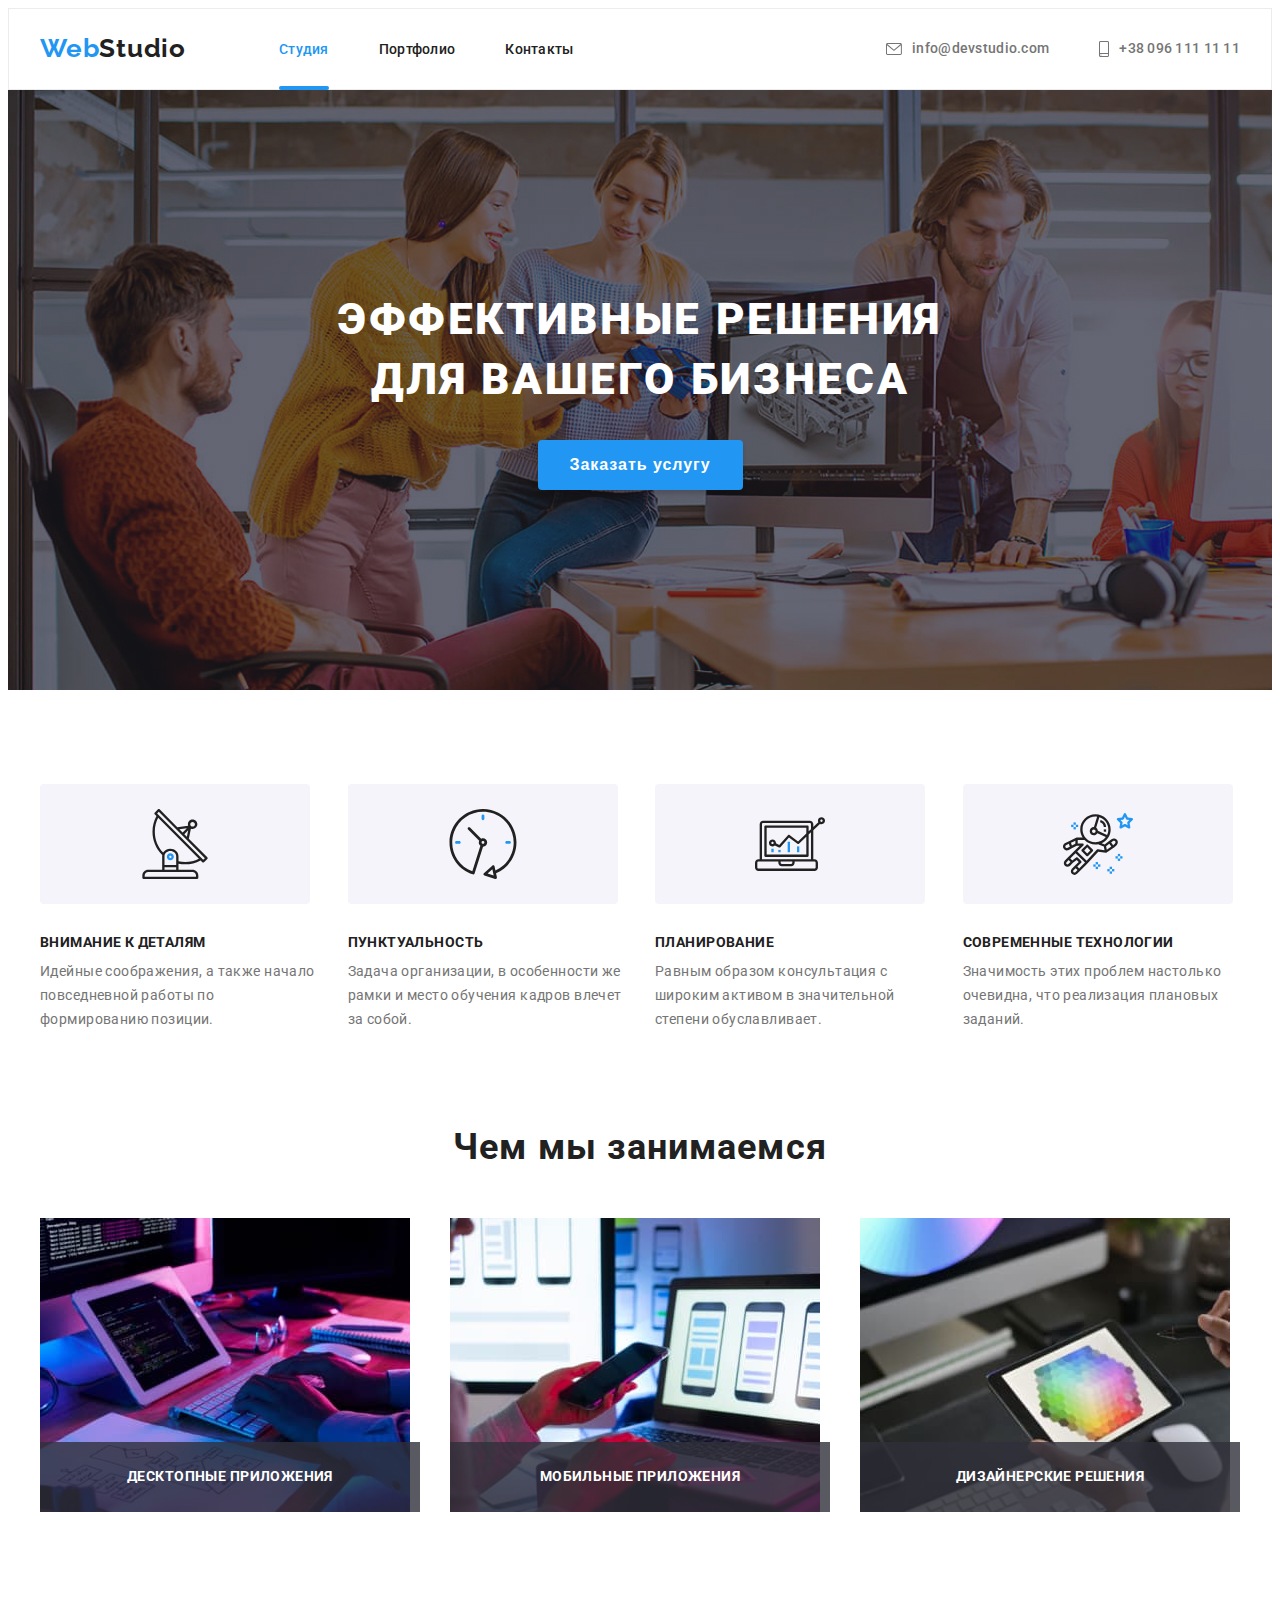
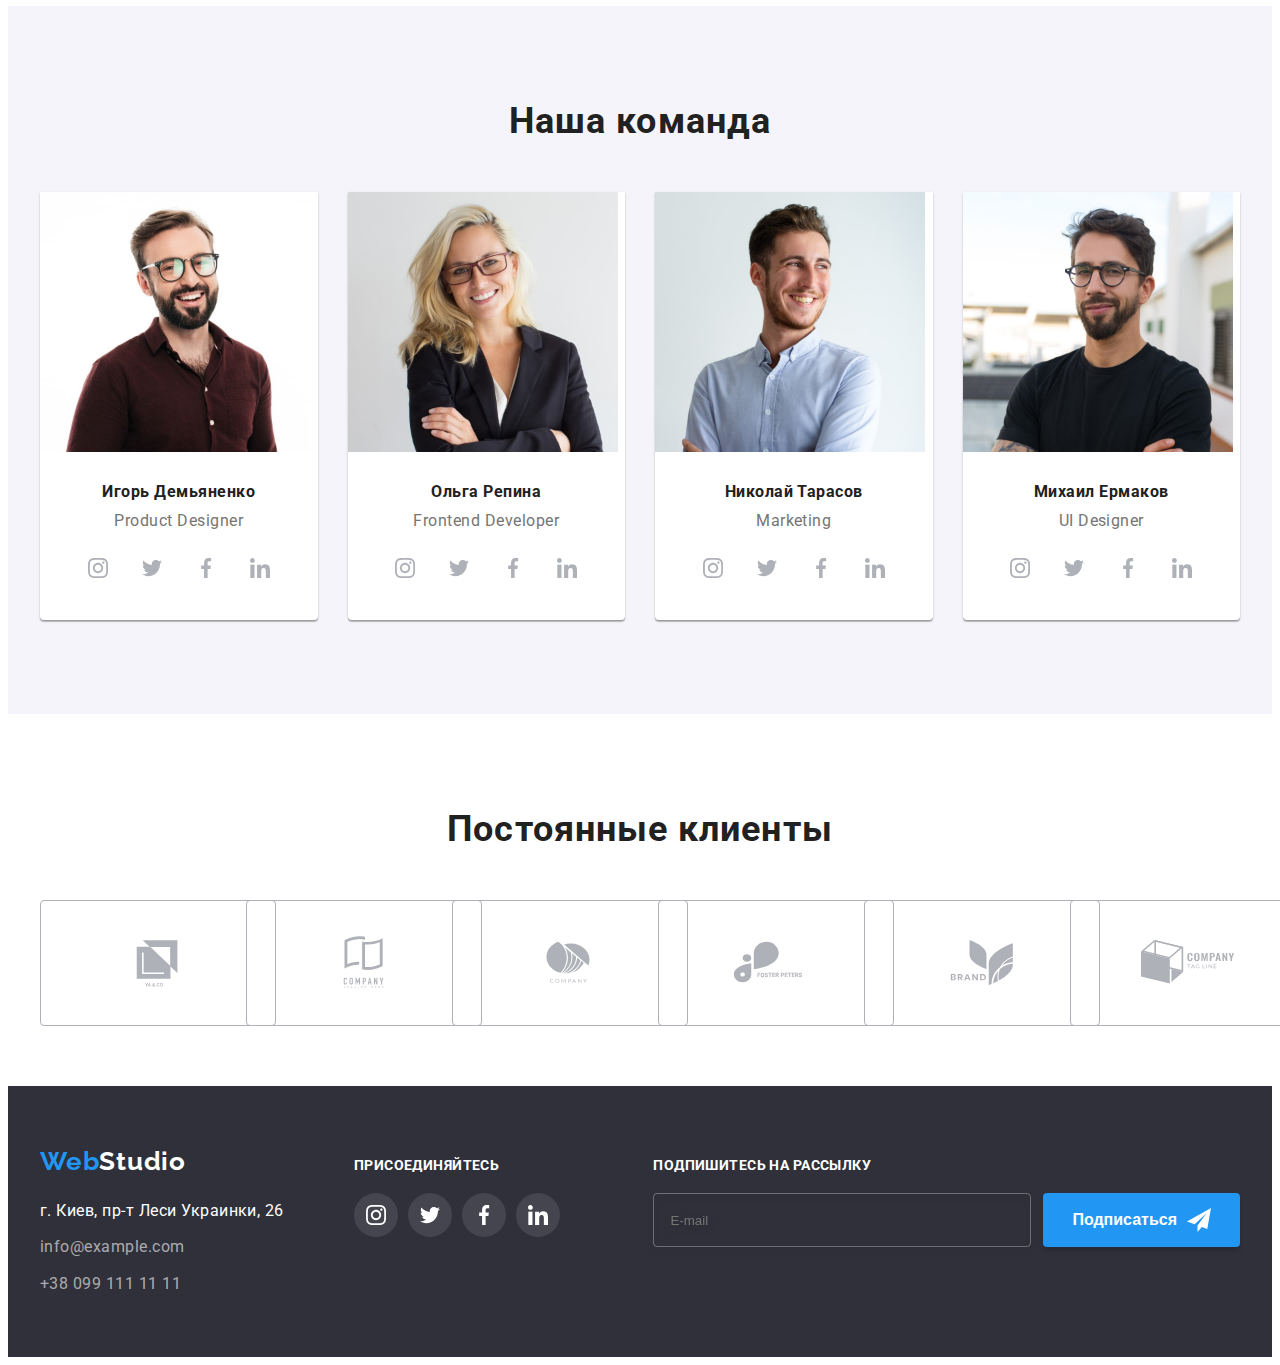
==== index.html @ e5de6712 "Выполнен рефакторинг" ====
<!DOCTYPE html>
<html lang="ru">
  <head>
    <meta charset="UTF-8" />
    <meta http-equiv="X-UA-Compatible" content="IE=edge" />
    <meta name="viewport" content="width=device-width, initial-scale=1.0" />
    <title>Студия</title>
    <link
      rel="stylesheet"
      href="https://cdnjs.cloudflare.com/ajax/libs/modern-normalize/1.1.0/modern-normalize.min.css"
      integrity="sha512-wpPYUAdjBVSE4KJnH1VR1HeZfpl1ub8YT/NKx4PuQ5NmX2tKuGu6U/JRp5y+Y8XG2tV+wKQpNHVUX03MfMFn9Q=="
      crossorigin="anonymous"
      referrerpolicy="no-referrer"
    />
    <link rel="preconnect" href="https://fonts.gstatic.com" />
    <link
      href="https://fonts.googleapis.com/css2?family=Raleway:wght@700&family=Roboto:wght@400;500;700;900&display=swap"
      rel="stylesheet"
    />
    <link rel="stylesheet" href="./css/main.min.css" />
  </head>
  <body>
    <header class="header">
      <div class="container main-nav">
        <nav class="navigation">
          <a class="logo" href="./">Web<span class="logo-text">Studio</span></a>
          <ul class="menu list">
            <li class="menu-item">
              <a class="menu-link link current" href="/">Студия</a>
            </li>
            <li class="menu-item">
              <a class="menu-link link" href="./portfolio.html">Портфолио</a>
            </li>
            <li class="menu-item">
              <a class="menu-link link" href="#">Контакты</a>
            </li>
          </ul>
        </nav>
        <ul class="contact list">
          <li class="contaact-item">
            <a class="contact-link link" href="mailto:info@devstudio.com">
              <svg width="16" height="12" class="contact-icon">
                <use href="./images/icons.svg#icon-envelope"></use>
              </svg>
              info@devstudio.com</a
            >
          </li>
          <li class="contact-item">
            <a class="contact-link link" href="tel:+380961111111">
              <svg width="10" height="16" class="contact-icon">
                <use href="./images/icons.svg#icon-smartphone"></use>
              </svg>
              +38 096 111 11 11</a
            >
          </li>
        </ul>
      </div>
    </header>

    <main>
      <section class="hero-section">
        <div class="container hero">
          <h1 class="hero-title">
            Эффективные решения <br />
            для вашего бизнеса
          </h1>
          <button class="hero-btn" type="button" data-modal-open>
            Заказать услугу
          </button>
        </div>
      </section>
      <section class="features-section section">
        <div class="container features">
          <h2 class="visually-hidden">Преимущества</h2>
          <ul class="features-list list">
            <li class="features-item">
              <div class="features-decoration">
                <svg width="70" height="70" class="features-icon">
                  <use href="./images/icons.svg#icon-antenna-1"></use>
                </svg>
              </div>
              <h3 class="features-subtitle">Внимание к деталям</h3>
              <p class="features-text">
                Идейные соображения, а также начало повседневной работы по
                формированию позиции.
              </p>
            </li>
            <li class="features-item">
              <div class="features-decoration">
                <svg width="70" height="70" class="features-icon">
                  <use href="./images/icons.svg#icon-clock-1"></use>
                </svg>
              </div>
              <h3 class="features-subtitle">Пунктуальность</h3>
              <p class="features-text">
                Задача организации, в особенности же рамки и место обучения
                кадров влечет за собой.
              </p>
            </li>
            <li class="features-item">
              <div class="features-decoration">
                <svg width="70" height="70" class="features-icon">
                  <use href="./images/icons.svg#icon-diagram-1"></use>
                </svg>
              </div>
              <h3 class="features-subtitle">Планирование</h3>
              <p class="features-text">
                Равным образом консультация с широким активом в значительной
                степени обуславливает.
              </p>
            </li>
            <li class="features-item">
              <div class="features-decoration">
                <svg width="70" height="70" class="features-icon">
                  <use href="./images/icons.svg#icon-astronaut-1"></use>
                </svg>
              </div>
              <h3 class="features-subtitle">Современные технологии</h3>
              <p class="features-text">
                Значимость этих проблем настолько очевидна, что реализация
                плановых заданий.
              </p>
            </li>
          </ul>
        </div>
      </section>
      <section class="services-section section">
        <div class="container">
          <h2 class="services-title">Чем мы занимаемся</h2>
          <ul class="services-list list">
            <li class="services-item">
              <img
                class="services-image"
                src="./images/img.jpg"
                alt="Аналитика"
                width="370"
                height="294"
              />
              <p class="services-description">Десктопные приложения</p>
            </li>
            <li class="services-item">
              <img
                class="services-image"
                src="./images/img1.jpg"
                alt="Статистика"
                width="370"
                height="294"
              />
              <p class="services-description">Мобильные приложения</p>
            </li>
            <li class="services-item">
              <img
                class="services-image"
                src="./images/img2.jpg"
                alt="Презентация"
                width="370"
                height="294"
              />
              <p class="services-description">Дизайнерские решения</p>
            </li>
          </ul>
        </div>
      </section>
      <section class="team-section section">
        <div class="container">
          <h2 class="team-title">Наша команда</h2>
          <ul class="team-list list">
            <li class="team-item">
              <img
                class="team-image"
                src="./images/demyanenko.jpg"
                alt="Игорь Демьяненко"
                width="270"
                height="260"
              />
              <h3 class="team-subtitle">Игорь Демьяненко</h3>
              <p class="team-text">Product Designer</p>
              <ul class="social-list list">
                <li class="social-list-item">
                  <a class="social-list-link" href="#">
                    <svg width="20" height="20" class="social-list-icon-">
                      <use href="./images/icons.svg#icon-instagram-2"></use>
                    </svg>
                  </a>
                </li>
                <li class="social-list-item">
                  <a class="social-list-link" href="#">
                    <svg width="20" height="20" class="social-list-icon-">
                      <use href="./images/icons.svg#icon-twitter-1"></use>
                    </svg>
                  </a>
                </li>
                <li class="social-list-item">
                  <a class="social-list-link" href="#">
                    <svg width="20" height="20" class="social-list-icon-">
                      <use href="./images/icons.svg#icon-facebook-1"></use>
                    </svg>
                  </a>
                </li>
                <li class="social-list-item">
                  <a class="social-list-link" href="#">
                    <svg width="20" height="20" class="social-list-icon-">
                      <use href="./images/icons.svg#icon-linkedin-1"></use>
                    </svg>
                  </a>
                </li>
              </ul>
            </li>
            <li class="team-item">
              <img
                class="team-image"
                src="./images/repina.jpg"
                alt="Ольга Репина"
                width="270"
                height="260"
              />
              <h3 class="team-subtitle">Ольга Репина</h3>
              <p class="team-text">Frontend Developer</p>
              <ul class="social-list list">
                <li class="social-list-item">
                  <a class="social-list-link" href="#">
                    <svg width="20" height="20" class="social-list-icon-">
                      <use href="./images/icons.svg#icon-instagram-2"></use>
                    </svg>
                  </a>
                </li>
                <li class="social-list-item">
                  <a class="social-list-link" href="#">
                    <svg width="20" height="20" class="social-list-icon-">
                      <use href="./images/icons.svg#icon-twitter-1"></use>
                    </svg>
                  </a>
                </li>
                <li class="social-list-item">
                  <a class="social-list-link" href="#">
                    <svg width="20" height="20" class="social-list-icon-">
                      <use href="./images/icons.svg#icon-facebook-1"></use>
                    </svg>
                  </a>
                </li>
                <li class="social-list-item">
                  <a class="social-list-link" href="#">
                    <svg width="20" height="20" class="social-list-icon-">
                      <use href="./images/icons.svg#icon-linkedin-1"></use>
                    </svg>
                  </a>
                </li>
              </ul>
            </li>
            <li class="team-item">
              <img
                class="team-image"
                src="./images/tarasov.jpg"
                alt="Николай Тарасов"
                width="270"
                height="260"
              />
              <h3 class="team-subtitle">Николай Тарасов</h3>
              <p class="team-text">Marketing</p>
              <ul class="social-list list">
                <li class="social-list-item">
                  <a class="social-list-link" href="#">
                    <svg width="20" height="20" class="social-list-icon-">
                      <use href="./images/icons.svg#icon-instagram-2"></use>
                    </svg>
                  </a>
                </li>
                <li class="social-list-item">
                  <a class="social-list-link" href="#">
                    <svg width="20" height="20" class="social-list-icon-">
                      <use href="./images/icons.svg#icon-twitter-1"></use>
                    </svg>
                  </a>
                </li>
                <li class="social-list-item">
                  <a class="social-list-link" href="#">
                    <svg width="20" height="20" class="social-list-icon-">
                      <use href="./images/icons.svg#icon-facebook-1"></use>
                    </svg>
                  </a>
                </li>
                <li class="social-list-item">
                  <a class="social-list-link" href="#">
                    <svg width="20" height="20" class="social-list-icon-">
                      <use href="./images/icons.svg#icon-linkedin-1"></use>
                    </svg>
                  </a>
                </li>
              </ul>
            </li>
            <li class="team-item">
              <img
                class="team-image"
                src="./images/ermakov.jpg"
                alt="Михаил Ермаков"
                width="270"
                height="260"
              />
              <h3 class="team-subtitle">Михаил Ермаков</h3>
              <p class="team-text">UI Designer</p>
              <ul class="social-list list">
                <li class="social-list-item">
                  <a class="social-list-link" href="#">
                    <svg width="20" height="20" class="social-list-icon-">
                      <use href="./images/icons.svg#icon-instagram-2"></use>
                    </svg>
                  </a>
                </li>
                <li class="social-list-item">
                  <a class="social-list-link" href="#">
                    <svg width="20" height="20" class="social-list-icon-">
                      <use href="./images/icons.svg#icon-twitter-1"></use>
                    </svg>
                  </a>
                </li>
                <li class="social-list-item">
                  <a class="social-list-link" href="#">
                    <svg width="20" height="20" class="social-list-icon-">
                      <use href="./images/icons.svg#icon-facebook-1"></use>
                    </svg>
                  </a>
                </li>
                <li class="social-list-item">
                  <a class="social-list-link" href="#">
                    <svg width="20" height="20" class="social-list-icon-">
                      <use href="./images/icons.svg#icon-linkedin-1"></use>
                    </svg>
                  </a>
                </li>
              </ul>
            </li>
          </ul>
        </div>
      </section>
      <section class="clients-section section">
        <div class="container">
          <h2 class="clients-title">Постоянные клиенты</h2>
          <ul class="clients-list list">
            <li class="clients-item">
              <a href="#" class="clients-link">
                <svg width="106" height="60" class="clients-icon">
                  <use href="./images/icons.svg#icon-client-1"></use>
                </svg>
              </a>
            </li>
            <li class="clients-item">
              <a href="#" class="clients-link">
                <svg width="106" height="60" class="clients-icon">
                  <use href="./images/icons.svg#icon-client-2"></use>
                </svg>
              </a>
            </li>
            <li class="clients-item">
              <a href="#" class="clients-link">
                <svg width="106" height="60" class="clients-icon">
                  <use href="./images/icons.svg#icon-client-3"></use>
                </svg>
              </a>
            </li>
            <li class="clients-item">
              <a href="#" class="clients-link">
                <svg width="106" height="60" class="clients-icon">
                  <use href="./images/icons.svg#icon-client-4"></use>
                </svg>
              </a>
            </li>
            <li class="clients-item">
              <a href="#" class="clients-link">
                <svg width="106" height="60" class="clients-icon">
                  <use href="./images/icons.svg#icon-client-5"></use>
                </svg>
              </a>
            </li>
            <li class="clients-item">
              <a href="#" class="clients-link">
                <svg width="106" height="60" class="clients-icon">
                  <use href="./images/icons.svg#icon-client-6"></use>
                </svg>
              </a>
            </li>
          </ul>
        </div>
      </section>
    </main>
    <footer class="footer">
      <div class="container footer-flex">
        <div class="footer-nav">
          <a class="footer-logo logo" href="/"
            >Web<span class="footer-text">Studio</span></a
          >
          <address class="footer-contacts">
            <p class="adress-text">г. Киев, пр-т Леси Украинки, 26</p>
            <a class="footer-link link" href="mailto:info@example.com"
              >info@example.com</a
            >
            <a class="footer-link link" href="tel:+380991111111"
              >+38 099 111 11 11</a
            >
          </address>
        </div>
        <div class="footer-social">
          <h3 class="footer-social-subtitle">Присоединяйтесь</h3>
          <ul class="footer-social-list list">
            <li class="footer-social-item">
              <a href="#" class="footer-social-link">
                <svg width="20" height="20" class="footer-social-icon">
                  <use href="./images/icons.svg#icon-instagram-2"></use>
                </svg>
              </a>
            </li>
            <li class="footer-social-item">
              <a href="#" class="footer-social-link">
                <svg width="20" height="20" class="footer-social-icon">
                  <use href="./images/icons.svg#icon-twitter-1"></use>
                </svg>
              </a>
            </li>
            <li class="footer-social-item">
              <a href="#" class="footer-social-link">
                <svg width="20" height="20" class="footer-social-icon">
                  <use href="./images/icons.svg#icon-facebook-1"></use>
                </svg>
              </a>
            </li>
            <li class="footer-social-item">
              <a href="#" class="footer-social-link">
                <svg width="20" height="20" class="footer-social-icon">
                  <use href="./images/icons.svg#icon-linkedin-1"></use>
                </svg>
              </a>
            </li>
          </ul>
        </div>
        <div class="footer-subscription">
          <h3 class="footer-form-subtitle">Подпишитесь на рассылку</h3>
          <form action="#" class="footer-form">
            <input
              type="email"
              class="footer-form-input"
              name="mail"
              placeholder="E-mail"
              required
            />
            <button class="subscribe-button">
              Подписаться
              <svg width="24" height="24" class="subscribe-button-icon">
                <use href="./images/icons.svg#icon-icon-send"></use>
              </svg>
            </button>
          </form>
        </div>
      </div>
    </footer>
    <div class="backdrop is-hidden" data-modal>
      <div class="modal">
        <p class="modal-title">Оставьте свои данные, мы вам перезвоним</p>
        <form action="#" class="modal-form">
          <label class="modal-form-field">
            <span class="form-field-text">Имя</span>
            <span class="modal-form-input-wrapper">
              <input
                type="text"
                class="modal-form-input"
                name="user-name"
                minlength="2"
                pattern="[a-zA-Zа-яёА-ЯЁ]+"
                title="мя должно содержать символы кирилицы или латиницы"
                required
              />
              <span class="modal-form-icon">
                <svg width="18" height="18">
                  <use href="./images/icons.svg#icon-person-black-18dp-1"></use>
                </svg>
              </span>
            </span>
          </label>
          <label class="modal-form-field">
            <span class="form-field-text">Телефон</span>
            <span class="modal-form-input-wrapper">
              <input
                type="tel"
                class="modal-form-input"
                name="phone"
                pattern="[0-9]{3}-[0-9]{3}-[0-9]{2}-[0-9]{2}"
                title="050-000-00-00"
                required
              />
              <span class="modal-form-icon">
                <svg width="18" height="18">
                  <use href="./images/icons.svg#icon-phone-black-18dp-1"></use>
                </svg>
              </span>
            </span>
          </label>
          <label class="modal-form-field">
            <span class="form-field-text">Почта</span>
            <span class="modal-form-input-wrapper">
              <input
                type="email"
                class="modal-form-input"
                name="mail"
                required
              />
              <span class="modal-form-icon">
                <svg width="18" height="18">
                  <use href="./images/icons.svg#icon-email-black-18dp-1"></use>
                </svg>
              </span>
            </span>
          </label>

          <label class="modal-form-field-comment">
            <span class="form-field-text">Комментарий</span>
            <textarea
              name="user-message"
              class="modal-form-message"
              rows="4"
              placeholder="Введите текст"
            ></textarea>
          </label>

          <input
            type="checkbox"
            class="modal-form-checkbox visually-hidden"
            id="accept-policy"
          />
          <label for="accept-policy" class="modal-form-checkbox-label">
            Соглашаюсь с рассылкой и принимаю
            <a href="#" class="modal-form-link"> Условия договора</a>
          </label>
          <button type="submit" class="submit-button">Отправить</button>
        </form>
        <button type="button" class="close-button" data-modal-close>
          <svg width="18" height="18" class="close-button-icon">
            <use href="./images/icons.svg#icon-close"></use>
          </svg>
        </button>
      </div>
    </div>
    <script src="./js/modal.js"></script>
  </body>
</html>
---- css/main.min.css ----
:root{--main-font: "Roboto", sans-serif;--secondary-font: "Raleway", sans-serif;--accent-color: #2196f3;--main-color: #212121;--secondary-color: #757575}.list{list-style:none}.link{text-decoration:none}h1,h2,h3,h4,p{margin-top:0;margin-bottom:0}ul,ol{margin-bottom:0;margin-top:0;padding-left:0}img{display:block;max-width:100%;height:auto}body{font-family:var(--main-font);font-weight:500;color:var(--main-color)}.section{padding-top:94px;padding-bottom:94px}.container{width:1200px;padding-left:15px;padding-right:15px;margin:0 auto}.visually-hidden{position:absolute !important;clip:rect(1px 1px 1px 1px);clip:rect(1px, 1px, 1px, 1px);padding:0 !important;border:0 !important;height:1px !important;width:1px !important;overflow:hidden}.header{border:1px solid #ececec}.main-nav{display:flex;align-items:center}.navigation{display:flex;align-items:center}.menu{display:flex;align-items:center;margin-left:93px}.menu-item:not(:last-child){margin-right:50px}.menu-item:visited{color:var(--main-color)}.menu-link{position:relative;display:block;padding-top:32px;padding-bottom:32px;color:var(--main-color);font-size:14px;line-height:1.15;letter-spacing:0.02em;transition:color 250ms cubic-bezier(0.4, 0, 0.2, 1)}.menu-link:hover,.menu-link:focus{color:var(--accent-color)}.menu-link.current{color:var(--accent-color)}.menu-link.current::after{content:"";position:absolute;left:0;bottom:-1px;width:100%;height:4px;border-radius:2px;background-color:var(--accent-color)}.contact{display:flex;margin-left:auto;align-items:center}.contact-item:last-child{margin-left:50px}.contact-link{display:flex;align-items:center;font-size:14px;line-height:1.15px;letter-spacing:0.02em;color:var(--secondary-color)}.contact-link:hover,.contact-link:focus{color:var(--accent-color)}.contact-icon{margin-right:10px;fill:currentColor}.logo{font-family:var(--secondary-font);font-weight:700;font-size:26px;line-height:1.2;letter-spacing:0.03em;color:var(--accent-color);text-decoration:none}.logo-text{color:var(--main-color)}.footer{background-color:#2f303a;padding-top:60px;padding-bottom:60px}.footer-flex{display:flex;align-items:baseline}.footer-nav{display:flex;flex-direction:column;margin-right:70px}.footer-logo{margin-bottom:20px}.footer-text{color:#ffffff}.adress-text{margin-bottom:9px;font-weight:400;font-style:normal;font-size:16px;line-height:1.7;letter-spacing:0.03em;color:#ffffff}.footer-link{display:flex;font-weight:400;font-style:normal;font-size:16px;line-height:1.7;letter-spacing:0.03em;color:rgba(255,255,255,0.6);transition:color 250ms cubic-bezier(0.4, 0, 0.2, 1)}.footer-link:hover,.footer-link:focus{color:var(--accent-color)}.footer-link:not(:last-child){margin-bottom:9px}.footer-social{display:flex;flex-direction:column}.footer-social-subtitle{margin-bottom:20px;font-weight:700;font-size:14px;line-height:1.15;letter-spacing:0.03em;color:#ffffff;text-transform:uppercase}.footer-social-list{display:flex;justify-content:space-between;align-items:center;width:206px}.footer-social-link{display:flex;align-items:center;justify-content:center;width:44px;height:44px;border-radius:50%;background-color:rgba(255,255,255,0.1);fill:#ffffff;transition:background-color 250ms cubic-bezier(0.4, 0, 0.2, 1)}.footer-social-link:hover,.footer-social-link:focus{background-color:var(--accent-color)}.footer-social.icon{width:20px;height:20px}.footer-subscription{margin-left:auto}.footer-form-subtitle{margin-bottom:20px;font-weight:700;font-size:14px;line-height:1.15;letter-spacing:0.03em;color:#ffffff;text-transform:uppercase}.footer-form{display:flex}.footer-form-input{width:358px;height:50px;padding-left:16px;background-color:transparent;color:#ffffff;border:1px solid rgba(255,255,255,0.3);filter:drop-shadow(0px 4px 4px rgba(0,0,0,0.15));border-radius:4px;margin-right:12px}.subscribe-button{display:inline-flex;padding:10px 29px;align-items:center;background:#2196f3;box-shadow:0px 4px 4px rgba(0,0,0,0.15);border-radius:4px;border:0;font-weight:700;font-size:16px;line-height:1.875;color:#ffffff;cursor:pointer;transition:background-color 250ms cubic-bezier(0.4, 0, 0.2, 1)}.subscribe-button:hover,.subscribe-button:focus{background:#188ce8;box-shadow:0px 4px 4px rgba(0,0,0,0.15);border-radius:4px}.subscribe-button-icon{margin-left:10px}.hero-section{max-width:1600px;padding-top:200px;padding-bottom:200px;margin-left:auto;margin-right:auto;background-color:#2f303a;background-image:linear-gradient(rgba(47,48,58,0.4), rgba(47,48,58,0.4)),url(../images/hero.jpg);background-repeat:no-repeat;background-size:cover}.hero{display:flex;flex-direction:column;align-items:center}.hero-title{font-weight:900;font-size:44px;line-height:1.36;text-align:center;letter-spacing:0.06em;text-transform:uppercase;color:#ffffff;margin-bottom:30px}.hero-btn{padding:10px 32px;font-weight:700;font-size:16px;line-height:1.9;text-align:center;letter-spacing:0.06em;color:#ffffff;background-color:var(--accent-color);box-shadow:0px 4px 4px rgba(0,0,0,0.15);border-radius:4px;border:none;cursor:pointer}.features-section{padding-bottom:0}.features-list{display:flex;flex-wrap:wrap;margin-left:-30px;margin-top:-30px}.features-decoration{display:flex;justify-content:center;align-items:center;margin-bottom:30px;width:270px;height:120px;background:#f5f4fa;border-radius:4px}.features-item{flex-basis:calc((100% - 120px) / 4);margin-left:30px;margin-top:30px}.features-subtitle{margin-bottom:10px;font-weight:700;font-size:14px;line-height:1.15;letter-spacing:0.03em;text-transform:uppercase}.features-text{font-weight:400;font-size:14px;line-height:1.7;letter-spacing:0.03em;color:var(--secondary-color)}.services-title{margin-bottom:50px;font-weight:700;font-size:36px;line-height:1.17;text-align:center;letter-spacing:0.03em}.services-list{display:flex;flex-wrap:wrap;margin-left:-30px;margin-top:-30px}.services-item{position:relative;overflow:hidden;flex-basis:calc((100% - 90px) / 3);margin-left:30px;margin-top:30px}.services-description{position:absolute;bottom:0;left:0;width:100%;text-align:center;padding-top:27px;padding-bottom:27px;font-size:14px;font-weight:700;line-height:1.14;letter-spacing:0.03em;color:#ffffff;background-color:rgba(47,48,58,0.8);text-transform:uppercase}.team-title{margin-bottom:50px;font-weight:700;font-size:36px;line-height:1.17;text-align:center;letter-spacing:0.03em}.team-section{background-color:#f5f4fa}.team-list{display:flex;flex-wrap:wrap;margin-left:-30px;margin-top:-30px}.team-item{flex-basis:calc((100% - 120px) / 4);margin-left:30px;margin-top:30px;background-color:white;box-shadow:0px 1px 3px rgba(0,0,0,0.12),0px 1px 1px rgba(0,0,0,0.14),0px 2px 1px rgba(0,0,0,0.2);border-radius:0px 0px 4px 4px}.team-image{margin-bottom:30px}.team-subtitle{margin-bottom:10px;text-align:center;font-size:16px;line-height:1.19;letter-spacing:0.03em}.team-text{margin-bottom:16px;text-align:center;font-weight:400;font-size:16px;line-height:1.19;letter-spacing:0.03em;color:var(--secondary-color)}.social-list{display:flex;justify-content:space-between;margin-left:auto;margin-right:auto;margin-bottom:30px;width:206px}.social-list-icon{width:20px;height:20px}.social-list-link{display:flex;align-items:center;justify-content:center;width:44px;height:44px;border-radius:50%;background-color:#ffffff;fill:#afb1b8;transition:background-color 250ms cubic-bezier(0.4, 0, 0.2, 1)}.social-list-link:hover,.social-list-link:focus{fill:#ffffff;background-color:var(--accent-color)}.clients-title{margin-bottom:50px;font-weight:700;font-size:36px;line-height:1.17;text-align:center;letter-spacing:0.03em}.clients-list{display:flex;justify-content:space-between}.clients-item{width:170px;height:92px}.clients-link{display:flex;justify-content:center;align-items:center;padding:16px 32px;width:100%;height:100%;fill:#afb1b8;border:1px solid #afb1b8;border-radius:4px}.clients-link:hover,.clients-link:focus{fill:var(--accent-color);border:1px solid #2196f3;box-sizing:border-box;border-radius:4px}.filters-list{display:flex;justify-content:center;margin-bottom:50px}.filters-item:not(:last-child){margin-right:8px}.filters-button{padding:6px 22px;font-size:16px;line-height:1.85;text-align:center;letter-spacing:0.03em;background-color:#f5f4fa;border-radius:4px;border:none;cursor:pointer;transition:box-shadow 250ms cubic-bezier(0.4, 0, 0.2, 1);transition:background-color 250ms cubic-bezier(0.4, 0, 0.2, 1)}.filters-button:hover,.filters-button:focus{background-color:var(--accent-color);color:#ffffff;box-shadow:0px 3px 1px rgba(0,0,0,0.1),0px 1px 2px rgba(0,0,0,0.08),0px 2px 2px rgba(0,0,0,0.12);border-radius:4px}.portfolio-list{display:flex;flex-wrap:wrap;margin-left:-30px;margin-top:-30px}.portfolio-content{background:#ffffff;border:1px solid #eeeeee;padding:20px 24px;box-sizing:border-box}.portfolio-item{flex-basis:calc((100% - 90px) / 3);margin-left:30px;margin-top:30px;transition:box-shadow 250ms cubic-bezier(0.4, 0, 0.2, 1)}.portfolio-item:hover,.portfolio-item:focus{box-shadow:0px 1px 1px rgba(0,0,0,0.12),0px 4px 4px rgba(0,0,0,0.06),1px 4px 6px rgba(0,0,0,0.16);cursor:pointer}.portfolio-link{display:block;color:var(--main-color)}.portfolio-link:visited{color:var(--main-color)}.portfolio-wrapper{position:relative;overflow:hidden}.portfolio-overlay{position:absolute;top:0;left:0;width:100%;height:100%;padding:63px 24px;overflow:auto;font-weight:400;font-size:18px;line-height:1.55;letter-spacing:0.03em;color:#ffffff;background-color:rgba(33,150,243,0.9);transform:translateY(100%);transition:transform 250ms cubic-bezier(0.4, 0, 0.2, 1)}.portfolio-link:hover .portfolio-overlay,.portfolio-link:focus .portfolio-overlay{transform:translateY(0%)}.portfolio-subtitle{margin-bottom:4px;font-weight:700;font-size:18px;line-height:2;letter-spacing:0.06em;color:var(--main-color)}.portfolio-text{font-weight:400;font-size:16px;line-height:1.87;letter-spacing:0.03em;color:var(--secondary-color)}.backdrop{position:fixed;top:0;left:0;width:100vw;height:100vh;background-color:rgba(0,0,0,0.2);transition:opacity 250ms linear, visibility 250ms linear}.is-hidden{opacity:0;visibility:hidden;pointer-events:none}.modal{position:absolute;left:50%;top:50%;transform:translate(-50%, -50%);width:528px;padding:40px;background-color:#ffffff}.modal-title{margin-bottom:12px;font-weight:700;font-size:20px;line-height:1.15;letter-spacing:0.03em;text-align:center}.close-button{position:absolute;display:flex;align-items:center;justify-content:center;top:8px;right:8px;width:30px;height:30px;border-radius:50%;border:1px solid rgba(0,0,0,0.1);background-color:transparent;cursor:pointer;transition:fill 250ms linear}.close-button:focus,.close-button:hover{fill:var(--accent-color)}.modal-form{display:flex;flex-direction:column}.modal-form-field{display:flex;flex-direction:column;margin-bottom:10px;position:relative}.modal-form-field-comment{margin-bottom:20px}.form-field-text{font-weight:400;font-size:12px;letter-spacing:0.01em;color:var(--secondary-color);margin-bottom:4px}.modal-form-input-wrapper{position:relative;display:block}.modal-form-input{width:100%;height:40px;border:1px solid rgba(33,33,33,0.2);border-radius:4px;padding-left:40px;cursor:pointer;transition:border-color 250ms linear}.modal-form-input:focus,.modal-form-input:hover{outline:none;border-color:var(--accent-color)}.modal-form-icon{position:absolute;top:50%;left:12px;transform:translateY(-50%)}.modal-form-icon .modal-form-input:focus,.modal-form-input:hover+.modal-form-icon{fill:var(--accent-color)}.modal-form-message{width:100%;height:120px;border:1px solid rgba(33,33,33,0.2);border-radius:4px;resize:none;padding-left:16px;padding-top:12px;transition:border-color 250ms linear}.modal-form-message:hover,.modal-form-message:focus{outline:none;border-color:var(--accent-color)}.modal-form-message::placeholder{font-weight:400;font-size:12px;line-height:1.16;letter-spacing:0.01em;color:rgba(117,117,117,0.5)}.modal-form-checkbox-label{display:flex;align-items:center;justify-content:center;margin-top:var(--accent-color);font-size:14px;line-height:1.71px;letter-spacing:0.03em;color:var(--secondary-color);margin-bottom:30px}.modal-form-checkbox-label::before{display:block;content:"";width:16px;height:15px;border:2px solid #212121;border-radius:2px;cursor:pointer;margin-right:10px}.modal-form-checkbox:checked+.modal-form-checkbox-label::before{background-image:url(../images/icon_check.svg);border:none}.modal-form-checkbox:focus+.modal-form-checkbox-label::before{color:rgba 0,0,255,0.5}.modal-form-link{margin-left:4px;color:var(--accent-color);transition:border-color 250ms linear}.submit-button{align-self:center;padding:10px 55px;font-weight:700;font-size:16px;line-height:1.9;text-align:center;letter-spacing:0.06em;color:#ffffff;background-color:var(--accent-color);box-shadow:0px 4px 4px rgba(0,0,0,0.15);border-radius:4px;border:none;cursor:pointer;transition:box-shadow 250ms cubic-bezier(0.4, 0, 0.2, 1);transition:background-color 250ms cubic-bezier(0.4, 0, 0.2, 1)}.submit-button:hover,.submit-button:focus{background:#188ce8;box-shadow:0px 4px 4px rgba(0,0,0,0.15);border-radius:4px}
/*# sourceMappingURL=main.min.css.map */
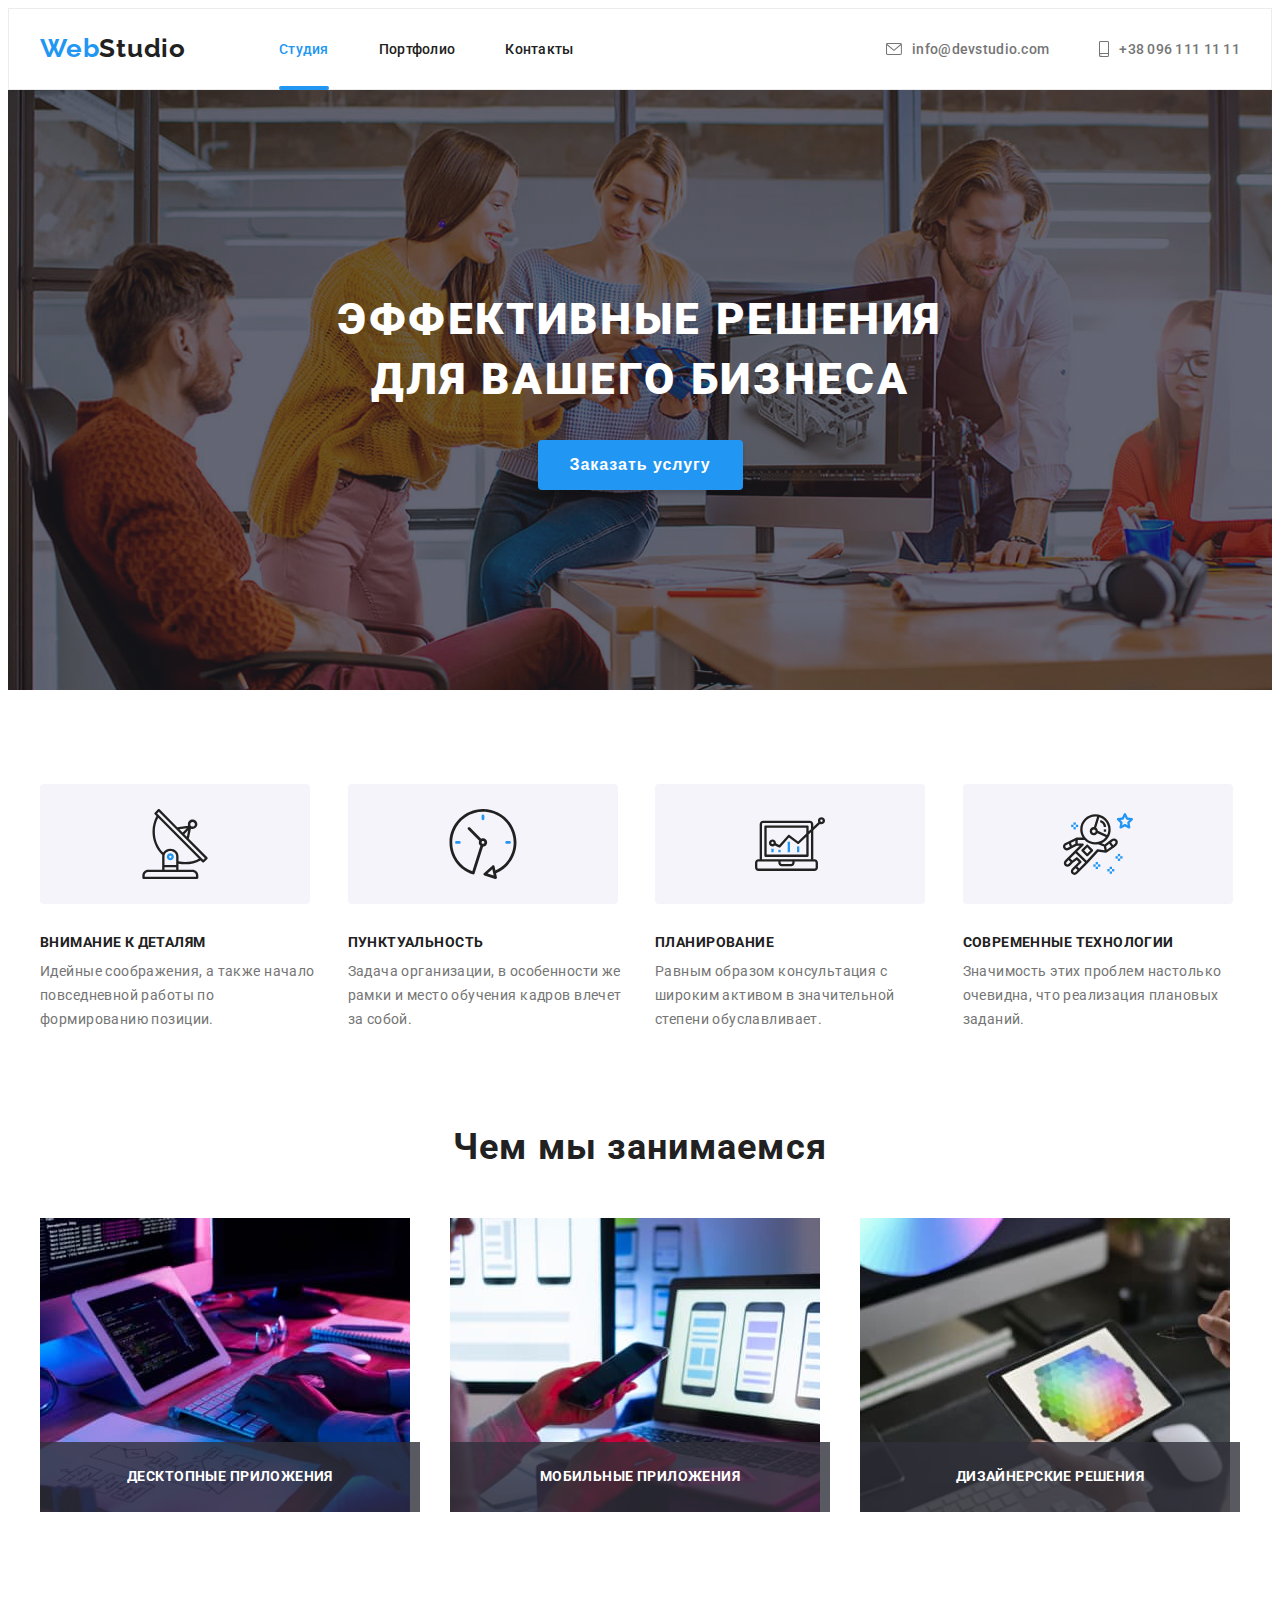
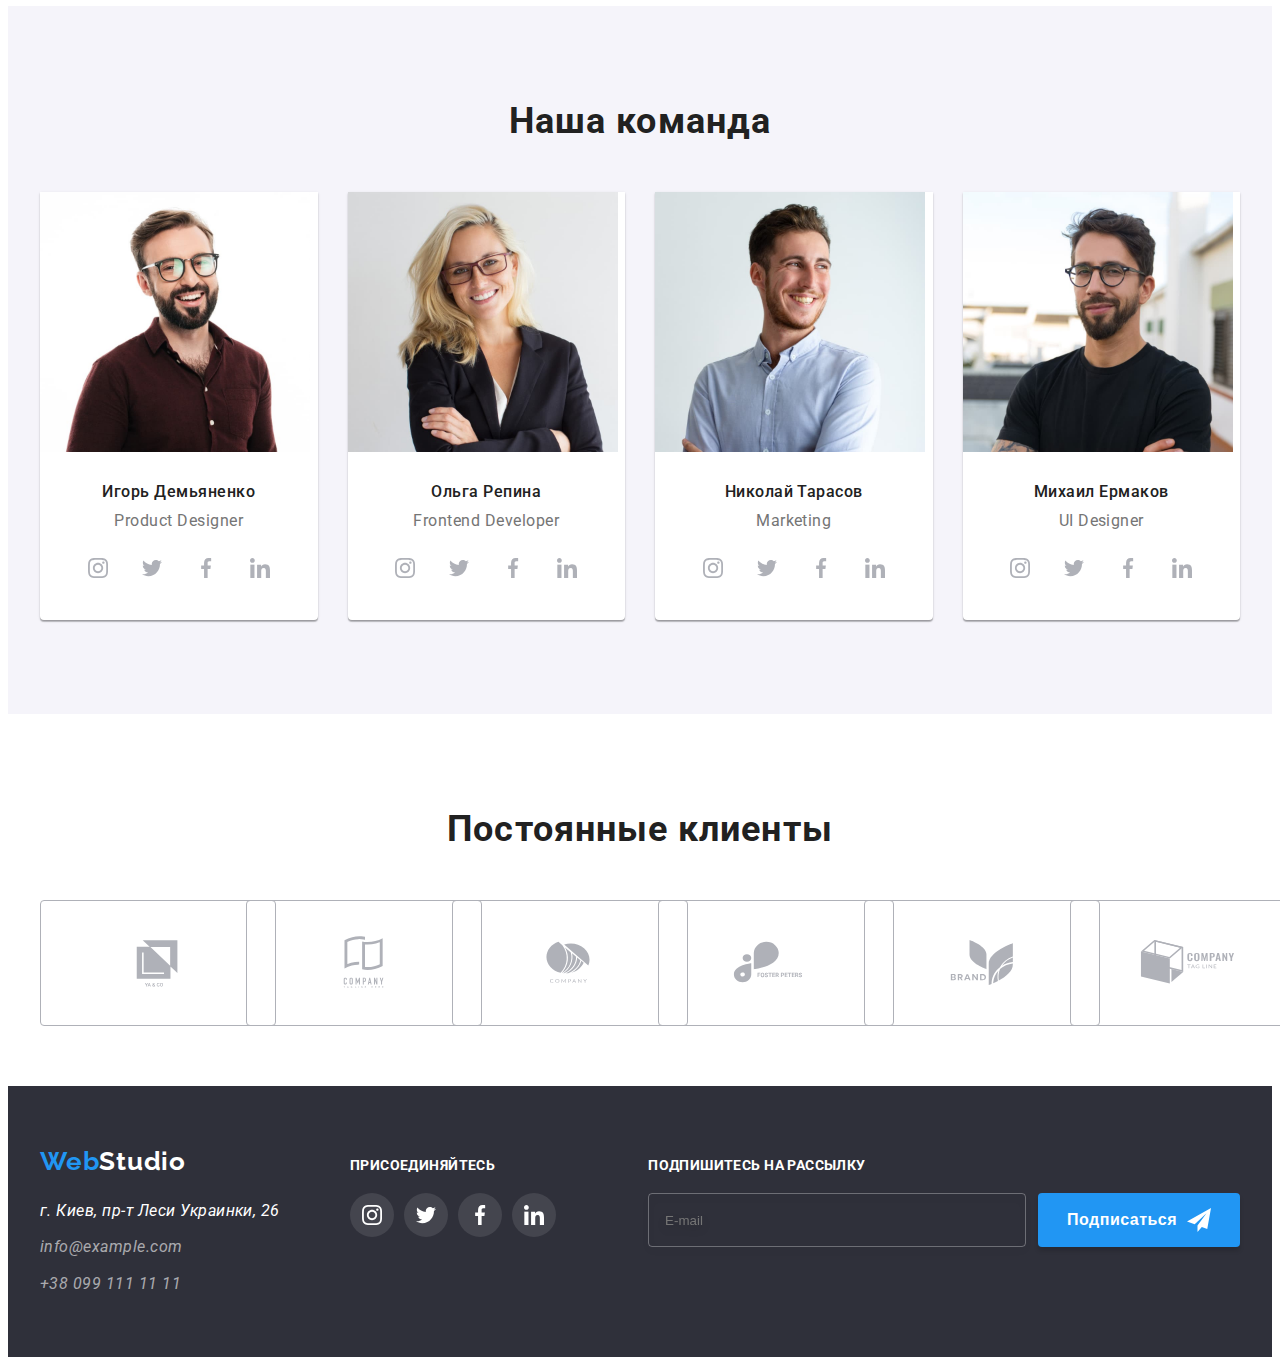
==== commit a642466f: "Прописаны по БЭМу секции хэдера, героя и преимуществ" ====
--- a/index.html
+++ b/index.html
@@ -21,33 +21,37 @@
   </head>
   <body>
     <header class="header">
-      <div class="container main-nav">
+      <div class="container header__navigation">
         <nav class="navigation">
-          <a class="logo" href="./">Web<span class="logo-text">Studio</span></a>
-          <ul class="menu list">
-            <li class="menu-item">
-              <a class="menu-link link current" href="/">Студия</a>
-            </li>
-            <li class="menu-item">
-              <a class="menu-link link" href="./portfolio.html">Портфолио</a>
-            </li>
-            <li class="menu-item">
-              <a class="menu-link link" href="#">Контакты</a>
+          <a class="logo" href="./"
+            >Web<span class="logo__text">Studio</span></a
+          >
+          <ul class="navigation__list list">
+            <li class="navigation__item">
+              <a class="navigation__link link current" href="/">Студия</a>
+            </li>
+            <li class="navigation__item">
+              <a class="navigation__link link" href="./portfolio.html"
+                >Портфолио</a
+              >
+            </li>
+            <li class="navigation__item">
+              <a class="navigation__link link" href="#">Контакты</a>
             </li>
           </ul>
         </nav>
         <ul class="contact list">
-          <li class="contaact-item">
-            <a class="contact-link link" href="mailto:info@devstudio.com">
-              <svg width="16" height="12" class="contact-icon">
+          <li class="contaact__item">
+            <a class="contact__link link" href="mailto:info@devstudio.com">
+              <svg width="16" height="12" class="contact__icon">
                 <use href="./images/icons.svg#icon-envelope"></use>
               </svg>
               info@devstudio.com</a
             >
           </li>
-          <li class="contact-item">
-            <a class="contact-link link" href="tel:+380961111111">
-              <svg width="10" height="16" class="contact-icon">
+          <li class="contact__item">
+            <a class="contact__link link" href="tel:+380961111111">
+              <svg width="10" height="16" class="contact__icon">
                 <use href="./images/icons.svg#icon-smartphone"></use>
               </svg>
               +38 096 111 11 11</a
@@ -58,65 +62,65 @@
     </header>
 
     <main>
-      <section class="hero-section">
-        <div class="container hero">
-          <h1 class="hero-title">
+      <section class="hero">
+        <div class="container hero__container">
+          <h1 class="hero__title">
             Эффективные решения <br />
             для вашего бизнеса
           </h1>
-          <button class="hero-btn" type="button" data-modal-open>
+          <button class="hero-button" type="button" data-modal-open>
             Заказать услугу
           </button>
         </div>
       </section>
-      <section class="features-section section">
-        <div class="container features">
+      <section class="features section">
+        <div class="container features__container">
           <h2 class="visually-hidden">Преимущества</h2>
-          <ul class="features-list list">
-            <li class="features-item">
-              <div class="features-decoration">
+          <ul class="features__list list">
+            <li class="features__item">
+              <div class="features__decoration">
                 <svg width="70" height="70" class="features-icon">
                   <use href="./images/icons.svg#icon-antenna-1"></use>
                 </svg>
               </div>
-              <h3 class="features-subtitle">Внимание к деталям</h3>
-              <p class="features-text">
+              <h3 class="features__subtitle">Внимание к деталям</h3>
+              <p class="features__text">
                 Идейные соображения, а также начало повседневной работы по
                 формированию позиции.
               </p>
             </li>
-            <li class="features-item">
-              <div class="features-decoration">
+            <li class="features__item">
+              <div class="features__decoration">
                 <svg width="70" height="70" class="features-icon">
                   <use href="./images/icons.svg#icon-clock-1"></use>
                 </svg>
               </div>
-              <h3 class="features-subtitle">Пунктуальность</h3>
-              <p class="features-text">
+              <h3 class="features__subtitle">Пунктуальность</h3>
+              <p class="features__text">
                 Задача организации, в особенности же рамки и место обучения
                 кадров влечет за собой.
               </p>
             </li>
-            <li class="features-item">
-              <div class="features-decoration">
+            <li class="features__item">
+              <div class="features__decoration">
                 <svg width="70" height="70" class="features-icon">
                   <use href="./images/icons.svg#icon-diagram-1"></use>
                 </svg>
               </div>
-              <h3 class="features-subtitle">Планирование</h3>
-              <p class="features-text">
+              <h3 class="features__subtitle">Планирование</h3>
+              <p class="features__text">
                 Равным образом консультация с широким активом в значительной
                 степени обуславливает.
               </p>
             </li>
-            <li class="features-item">
-              <div class="features-decoration">
+            <li class="features__item">
+              <div class="features__decoration">
                 <svg width="70" height="70" class="features-icon">
                   <use href="./images/icons.svg#icon-astronaut-1"></use>
                 </svg>
               </div>
-              <h3 class="features-subtitle">Современные технологии</h3>
-              <p class="features-text">
+              <h3 class="features__subtitle">Современные технологии</h3>
+              <p class="features__text">
                 Значимость этих проблем настолько очевидна, что реализация
                 плановых заданий.
               </p>
--- a/css/main.min.css
+++ b/css/main.min.css
@@ -1,2 +1,2 @@
-:root{--main-font: "Roboto", sans-serif;--secondary-font: "Raleway", sans-serif;--accent-color: #2196f3;--main-color: #212121;--secondary-color: #757575}.list{list-style:none}.link{text-decoration:none}h1,h2,h3,h4,p{margin-top:0;margin-bottom:0}ul,ol{margin-bottom:0;margin-top:0;padding-left:0}img{display:block;max-width:100%;height:auto}body{font-family:var(--main-font);font-weight:500;color:var(--main-color)}.section{padding-top:94px;padding-bottom:94px}.container{width:1200px;padding-left:15px;padding-right:15px;margin:0 auto}.visually-hidden{position:absolute !important;clip:rect(1px 1px 1px 1px);clip:rect(1px, 1px, 1px, 1px);padding:0 !important;border:0 !important;height:1px !important;width:1px !important;overflow:hidden}.header{border:1px solid #ececec}.main-nav{display:flex;align-items:center}.navigation{display:flex;align-items:center}.menu{display:flex;align-items:center;margin-left:93px}.menu-item:not(:last-child){margin-right:50px}.menu-item:visited{color:var(--main-color)}.menu-link{position:relative;display:block;padding-top:32px;padding-bottom:32px;color:var(--main-color);font-size:14px;line-height:1.15;letter-spacing:0.02em;transition:color 250ms cubic-bezier(0.4, 0, 0.2, 1)}.menu-link:hover,.menu-link:focus{color:var(--accent-color)}.menu-link.current{color:var(--accent-color)}.menu-link.current::after{content:"";position:absolute;left:0;bottom:-1px;width:100%;height:4px;border-radius:2px;background-color:var(--accent-color)}.contact{display:flex;margin-left:auto;align-items:center}.contact-item:last-child{margin-left:50px}.contact-link{display:flex;align-items:center;font-size:14px;line-height:1.15px;letter-spacing:0.02em;color:var(--secondary-color)}.contact-link:hover,.contact-link:focus{color:var(--accent-color)}.contact-icon{margin-right:10px;fill:currentColor}.logo{font-family:var(--secondary-font);font-weight:700;font-size:26px;line-height:1.2;letter-spacing:0.03em;color:var(--accent-color);text-decoration:none}.logo-text{color:var(--main-color)}.footer{background-color:#2f303a;padding-top:60px;padding-bottom:60px}.footer-flex{display:flex;align-items:baseline}.footer-nav{display:flex;flex-direction:column;margin-right:70px}.footer-logo{margin-bottom:20px}.footer-text{color:#ffffff}.adress-text{margin-bottom:9px;font-weight:400;font-style:normal;font-size:16px;line-height:1.7;letter-spacing:0.03em;color:#ffffff}.footer-link{display:flex;font-weight:400;font-style:normal;font-size:16px;line-height:1.7;letter-spacing:0.03em;color:rgba(255,255,255,0.6);transition:color 250ms cubic-bezier(0.4, 0, 0.2, 1)}.footer-link:hover,.footer-link:focus{color:var(--accent-color)}.footer-link:not(:last-child){margin-bottom:9px}.footer-social{display:flex;flex-direction:column}.footer-social-subtitle{margin-bottom:20px;font-weight:700;font-size:14px;line-height:1.15;letter-spacing:0.03em;color:#ffffff;text-transform:uppercase}.footer-social-list{display:flex;justify-content:space-between;align-items:center;width:206px}.footer-social-link{display:flex;align-items:center;justify-content:center;width:44px;height:44px;border-radius:50%;background-color:rgba(255,255,255,0.1);fill:#ffffff;transition:background-color 250ms cubic-bezier(0.4, 0, 0.2, 1)}.footer-social-link:hover,.footer-social-link:focus{background-color:var(--accent-color)}.footer-social.icon{width:20px;height:20px}.footer-subscription{margin-left:auto}.footer-form-subtitle{margin-bottom:20px;font-weight:700;font-size:14px;line-height:1.15;letter-spacing:0.03em;color:#ffffff;text-transform:uppercase}.footer-form{display:flex}.footer-form-input{width:358px;height:50px;padding-left:16px;background-color:transparent;color:#ffffff;border:1px solid rgba(255,255,255,0.3);filter:drop-shadow(0px 4px 4px rgba(0,0,0,0.15));border-radius:4px;margin-right:12px}.subscribe-button{display:inline-flex;padding:10px 29px;align-items:center;background:#2196f3;box-shadow:0px 4px 4px rgba(0,0,0,0.15);border-radius:4px;border:0;font-weight:700;font-size:16px;line-height:1.875;color:#ffffff;cursor:pointer;transition:background-color 250ms cubic-bezier(0.4, 0, 0.2, 1)}.subscribe-button:hover,.subscribe-button:focus{background:#188ce8;box-shadow:0px 4px 4px rgba(0,0,0,0.15);border-radius:4px}.subscribe-button-icon{margin-left:10px}.hero-section{max-width:1600px;padding-top:200px;padding-bottom:200px;margin-left:auto;margin-right:auto;background-color:#2f303a;background-image:linear-gradient(rgba(47,48,58,0.4), rgba(47,48,58,0.4)),url(../images/hero.jpg);background-repeat:no-repeat;background-size:cover}.hero{display:flex;flex-direction:column;align-items:center}.hero-title{font-weight:900;font-size:44px;line-height:1.36;text-align:center;letter-spacing:0.06em;text-transform:uppercase;color:#ffffff;margin-bottom:30px}.hero-btn{padding:10px 32px;font-weight:700;font-size:16px;line-height:1.9;text-align:center;letter-spacing:0.06em;color:#ffffff;background-color:var(--accent-color);box-shadow:0px 4px 4px rgba(0,0,0,0.15);border-radius:4px;border:none;cursor:pointer}.features-section{padding-bottom:0}.features-list{display:flex;flex-wrap:wrap;margin-left:-30px;margin-top:-30px}.features-decoration{display:flex;justify-content:center;align-items:center;margin-bottom:30px;width:270px;height:120px;background:#f5f4fa;border-radius:4px}.features-item{flex-basis:calc((100% - 120px) / 4);margin-left:30px;margin-top:30px}.features-subtitle{margin-bottom:10px;font-weight:700;font-size:14px;line-height:1.15;letter-spacing:0.03em;text-transform:uppercase}.features-text{font-weight:400;font-size:14px;line-height:1.7;letter-spacing:0.03em;color:var(--secondary-color)}.services-title{margin-bottom:50px;font-weight:700;font-size:36px;line-height:1.17;text-align:center;letter-spacing:0.03em}.services-list{display:flex;flex-wrap:wrap;margin-left:-30px;margin-top:-30px}.services-item{position:relative;overflow:hidden;flex-basis:calc((100% - 90px) / 3);margin-left:30px;margin-top:30px}.services-description{position:absolute;bottom:0;left:0;width:100%;text-align:center;padding-top:27px;padding-bottom:27px;font-size:14px;font-weight:700;line-height:1.14;letter-spacing:0.03em;color:#ffffff;background-color:rgba(47,48,58,0.8);text-transform:uppercase}.team-title{margin-bottom:50px;font-weight:700;font-size:36px;line-height:1.17;text-align:center;letter-spacing:0.03em}.team-section{background-color:#f5f4fa}.team-list{display:flex;flex-wrap:wrap;margin-left:-30px;margin-top:-30px}.team-item{flex-basis:calc((100% - 120px) / 4);margin-left:30px;margin-top:30px;background-color:white;box-shadow:0px 1px 3px rgba(0,0,0,0.12),0px 1px 1px rgba(0,0,0,0.14),0px 2px 1px rgba(0,0,0,0.2);border-radius:0px 0px 4px 4px}.team-image{margin-bottom:30px}.team-subtitle{margin-bottom:10px;text-align:center;font-size:16px;line-height:1.19;letter-spacing:0.03em}.team-text{margin-bottom:16px;text-align:center;font-weight:400;font-size:16px;line-height:1.19;letter-spacing:0.03em;color:var(--secondary-color)}.social-list{display:flex;justify-content:space-between;margin-left:auto;margin-right:auto;margin-bottom:30px;width:206px}.social-list-icon{width:20px;height:20px}.social-list-link{display:flex;align-items:center;justify-content:center;width:44px;height:44px;border-radius:50%;background-color:#ffffff;fill:#afb1b8;transition:background-color 250ms cubic-bezier(0.4, 0, 0.2, 1)}.social-list-link:hover,.social-list-link:focus{fill:#ffffff;background-color:var(--accent-color)}.clients-title{margin-bottom:50px;font-weight:700;font-size:36px;line-height:1.17;text-align:center;letter-spacing:0.03em}.clients-list{display:flex;justify-content:space-between}.clients-item{width:170px;height:92px}.clients-link{display:flex;justify-content:center;align-items:center;padding:16px 32px;width:100%;height:100%;fill:#afb1b8;border:1px solid #afb1b8;border-radius:4px}.clients-link:hover,.clients-link:focus{fill:var(--accent-color);border:1px solid #2196f3;box-sizing:border-box;border-radius:4px}.filters-list{display:flex;justify-content:center;margin-bottom:50px}.filters-item:not(:last-child){margin-right:8px}.filters-button{padding:6px 22px;font-size:16px;line-height:1.85;text-align:center;letter-spacing:0.03em;background-color:#f5f4fa;border-radius:4px;border:none;cursor:pointer;transition:box-shadow 250ms cubic-bezier(0.4, 0, 0.2, 1);transition:background-color 250ms cubic-bezier(0.4, 0, 0.2, 1)}.filters-button:hover,.filters-button:focus{background-color:var(--accent-color);color:#ffffff;box-shadow:0px 3px 1px rgba(0,0,0,0.1),0px 1px 2px rgba(0,0,0,0.08),0px 2px 2px rgba(0,0,0,0.12);border-radius:4px}.portfolio-list{display:flex;flex-wrap:wrap;margin-left:-30px;margin-top:-30px}.portfolio-content{background:#ffffff;border:1px solid #eeeeee;padding:20px 24px;box-sizing:border-box}.portfolio-item{flex-basis:calc((100% - 90px) / 3);margin-left:30px;margin-top:30px;transition:box-shadow 250ms cubic-bezier(0.4, 0, 0.2, 1)}.portfolio-item:hover,.portfolio-item:focus{box-shadow:0px 1px 1px rgba(0,0,0,0.12),0px 4px 4px rgba(0,0,0,0.06),1px 4px 6px rgba(0,0,0,0.16);cursor:pointer}.portfolio-link{display:block;color:var(--main-color)}.portfolio-link:visited{color:var(--main-color)}.portfolio-wrapper{position:relative;overflow:hidden}.portfolio-overlay{position:absolute;top:0;left:0;width:100%;height:100%;padding:63px 24px;overflow:auto;font-weight:400;font-size:18px;line-height:1.55;letter-spacing:0.03em;color:#ffffff;background-color:rgba(33,150,243,0.9);transform:translateY(100%);transition:transform 250ms cubic-bezier(0.4, 0, 0.2, 1)}.portfolio-link:hover .portfolio-overlay,.portfolio-link:focus .portfolio-overlay{transform:translateY(0%)}.portfolio-subtitle{margin-bottom:4px;font-weight:700;font-size:18px;line-height:2;letter-spacing:0.06em;color:var(--main-color)}.portfolio-text{font-weight:400;font-size:16px;line-height:1.87;letter-spacing:0.03em;color:var(--secondary-color)}.backdrop{position:fixed;top:0;left:0;width:100vw;height:100vh;background-color:rgba(0,0,0,0.2);transition:opacity 250ms linear, visibility 250ms linear}.is-hidden{opacity:0;visibility:hidden;pointer-events:none}.modal{position:absolute;left:50%;top:50%;transform:translate(-50%, -50%);width:528px;padding:40px;background-color:#ffffff}.modal-title{margin-bottom:12px;font-weight:700;font-size:20px;line-height:1.15;letter-spacing:0.03em;text-align:center}.close-button{position:absolute;display:flex;align-items:center;justify-content:center;top:8px;right:8px;width:30px;height:30px;border-radius:50%;border:1px solid rgba(0,0,0,0.1);background-color:transparent;cursor:pointer;transition:fill 250ms linear}.close-button:focus,.close-button:hover{fill:var(--accent-color)}.modal-form{display:flex;flex-direction:column}.modal-form-field{display:flex;flex-direction:column;margin-bottom:10px;position:relative}.modal-form-field-comment{margin-bottom:20px}.form-field-text{font-weight:400;font-size:12px;letter-spacing:0.01em;color:var(--secondary-color);margin-bottom:4px}.modal-form-input-wrapper{position:relative;display:block}.modal-form-input{width:100%;height:40px;border:1px solid rgba(33,33,33,0.2);border-radius:4px;padding-left:40px;cursor:pointer;transition:border-color 250ms linear}.modal-form-input:focus,.modal-form-input:hover{outline:none;border-color:var(--accent-color)}.modal-form-icon{position:absolute;top:50%;left:12px;transform:translateY(-50%)}.modal-form-icon .modal-form-input:focus,.modal-form-input:hover+.modal-form-icon{fill:var(--accent-color)}.modal-form-message{width:100%;height:120px;border:1px solid rgba(33,33,33,0.2);border-radius:4px;resize:none;padding-left:16px;padding-top:12px;transition:border-color 250ms linear}.modal-form-message:hover,.modal-form-message:focus{outline:none;border-color:var(--accent-color)}.modal-form-message::placeholder{font-weight:400;font-size:12px;line-height:1.16;letter-spacing:0.01em;color:rgba(117,117,117,0.5)}.modal-form-checkbox-label{display:flex;align-items:center;justify-content:center;margin-top:var(--accent-color);font-size:14px;line-height:1.71px;letter-spacing:0.03em;color:var(--secondary-color);margin-bottom:30px}.modal-form-checkbox-label::before{display:block;content:"";width:16px;height:15px;border:2px solid #212121;border-radius:2px;cursor:pointer;margin-right:10px}.modal-form-checkbox:checked+.modal-form-checkbox-label::before{background-image:url(../images/icon_check.svg);border:none}.modal-form-checkbox:focus+.modal-form-checkbox-label::before{color:rgba 0,0,255,0.5}.modal-form-link{margin-left:4px;color:var(--accent-color);transition:border-color 250ms linear}.submit-button{align-self:center;padding:10px 55px;font-weight:700;font-size:16px;line-height:1.9;text-align:center;letter-spacing:0.06em;color:#ffffff;background-color:var(--accent-color);box-shadow:0px 4px 4px rgba(0,0,0,0.15);border-radius:4px;border:none;cursor:pointer;transition:box-shadow 250ms cubic-bezier(0.4, 0, 0.2, 1);transition:background-color 250ms cubic-bezier(0.4, 0, 0.2, 1)}.submit-button:hover,.submit-button:focus{background:#188ce8;box-shadow:0px 4px 4px rgba(0,0,0,0.15);border-radius:4px}
+:root{--main-font: "Roboto", sans-serif;--secondary-font: "Raleway", sans-serif;--accent-color: #2196f3;--main-color: #212121;--secondary-color: #757575}.visually-hidden{position:absolute !important;clip:rect(1px 1px 1px 1px);clip:rect(1px, 1px, 1px, 1px);padding:0 !important;border:0 !important;height:1px !important;width:1px !important;overflow:hidden}.list{list-style:none}.link{text-decoration:none}h1,h2,h3,h4,p{margin-top:0;margin-bottom:0}ul,ol{margin-bottom:0;margin-top:0;padding-left:0}img{display:block;max-width:100%;height:auto}body{font-family:var(--main-font);font-weight:500;color:var(--main-color)}.section{padding-top:94px;padding-bottom:94px}.container{width:1200px;padding-left:15px;padding-right:15px;margin:0 auto}.logo{font-family:var(--secondary-font);font-size:26px;font-weight:700;line-height:1.2;letter-spacing:.03em;color:var(--accent-color);text-decoration:none}.logo__text{color:var(--main-color)}.header{border:1px solid #ececec}.header__navigation{display:flex;align-items:center}.navigation{display:flex;align-items:center}.navigation__list{display:flex;align-items:center;margin-left:93px}.navigation__item:not(:last-child){margin-right:50px}.navigation__item:visited{color:var(--main-color)}.navigation__link{position:relative;display:block;padding-top:32px;padding-bottom:32px;color:var(--main-color);font-size:14px;font-weight:500;line-height:1.15;letter-spacing:.02em;transition:color 250ms cubic-bezier(0.4, 0, 0.2, 1)}.navigation__link:hover,.navigation__link:focus{color:var(--accent-color)}.navigation__link.current{color:var(--accent-color)}.navigation__link.current::after{content:"";position:absolute;left:0;bottom:-1px;width:100%;height:4px;border-radius:2px;background-color:var(--accent-color)}.contact{display:flex;margin-left:auto;align-items:center}.contact__item:last-child{margin-left:50px}.contact__link{display:flex;align-items:center;font-size:14px;font-weight:500;line-height:1.15;letter-spacing:.02em;color:var(--secondary-color)}.contact__link:hover,.contact__link:focus{color:var(--accent-color)}.contact__icon{margin-right:10px;fill:currentColor}.footer{background-color:#2f303a;padding-top:60px;padding-bottom:60px}.footer-flex{display:flex;align-items:baseline}.footer-nav{display:flex;flex-direction:column;margin-right:70px}.footer-logo{margin-bottom:20px}.footer-text{color:#ffffff}.adress-text{margin-bottom:9px;font-size:16px;font-weight:400;line-height:1.7;letter-spacing:.03em;color:#ffffff}.footer-link{display:flex;font-size:16px;font-weight:400;line-height:1.7;letter-spacing:.03em;color:rgba(255,255,255,0.6);transition:color 250ms cubic-bezier(0.4, 0, 0.2, 1)}.footer-link:hover,.footer-link:focus{color:var(--accent-color)}.footer-link:not(:last-child){margin-bottom:9px}.footer-social{display:flex;flex-direction:column}.footer-social-subtitle{margin-bottom:20px;font-size:14px;font-weight:700;line-height:1.15;letter-spacing:.03em;color:#ffffff;text-transform:uppercase}.footer-social-list{display:flex;justify-content:space-between;align-items:center;width:206px}.footer-social-link{display:flex;align-items:center;justify-content:center;width:44px;height:44px;border-radius:50%;background-color:rgba(255,255,255,0.1);fill:#ffffff;transition:background-color 250ms cubic-bezier(0.4, 0, 0.2, 1)}.footer-social-link:hover,.footer-social-link:focus{background-color:var(--accent-color)}.footer-social.icon{width:20px;height:20px}.footer-subscription{margin-left:auto}.footer-form-subtitle{margin-bottom:20px;font-size:14px;font-weight:700;line-height:1.15;letter-spacing:.03em;color:#ffffff;text-transform:uppercase}.footer-form{display:flex}.footer-form-input{width:358px;height:50px;padding-left:16px;background-color:transparent;color:#ffffff;border:1px solid rgba(255,255,255,0.3);filter:drop-shadow(0px 4px 4px rgba(0,0,0,0.15));border-radius:4px;margin-right:12px}.subscribe-button{display:inline-flex;padding:10px 29px;align-items:center;background:#2196f3;box-shadow:0px 4px 4px rgba(0,0,0,0.15);border-radius:4px;border:0;font-size:16px;font-weight:700;line-height:1.875;letter-spacing:.03em;color:#ffffff;cursor:pointer;transition:background-color 250ms cubic-bezier(0.4, 0, 0.2, 1)}.subscribe-button:hover,.subscribe-button:focus{background:#188ce8;box-shadow:0px 4px 4px rgba(0,0,0,0.15);border-radius:4px}.subscribe-button-icon{margin-left:10px}.hero{max-width:1600px;padding-top:200px;padding-bottom:200px;margin-left:auto;margin-right:auto;background-color:#2f303a;background-image:linear-gradient(rgba(47,48,58,0.4), rgba(47,48,58,0.4)),url(../images/hero.jpg);background-repeat:no-repeat;background-size:cover}.hero__container{display:flex;flex-direction:column;align-items:center}.hero__title{font-size:44px;font-weight:900;line-height:1.36;letter-spacing:.06em;text-align:center;text-transform:uppercase;color:#ffffff;margin-bottom:30px}.hero-button{padding:10px 32px;font-size:16px;font-weight:700;line-height:1.9;letter-spacing:.06em;text-align:center;color:#ffffff;background-color:var(--accent-color);box-shadow:0px 4px 4px rgba(0,0,0,0.15);border-radius:4px;border:none;cursor:pointer}.features{padding-bottom:0}.features__list{display:flex;flex-wrap:wrap;margin-left:-30px;margin-top:-30px}.features__decoration{display:flex;justify-content:center;align-items:center;margin-bottom:30px;width:270px;height:120px;background:#f5f4fa;border-radius:4px}.features__item{flex-basis:calc((100% - 120px) / 4);margin-left:30px;margin-top:30px}.features__subtitle{margin-bottom:10px;font-size:14px;font-weight:700;line-height:1.15;letter-spacing:.03em;text-transform:uppercase}.features__text{font-size:14px;font-weight:400;line-height:1.7;letter-spacing:.03em;color:var(--secondary-color)}.services-title{margin-bottom:50px;font-size:36px;font-weight:700;line-height:1.17;letter-spacing:.03em;text-align:center}.services-list{display:flex;flex-wrap:wrap;margin-left:-30px;margin-top:-30px}.services-item{position:relative;overflow:hidden;flex-basis:calc((100% - 90px) / 3);margin-left:30px;margin-top:30px}.services-description{position:absolute;bottom:0;left:0;width:100%;text-align:center;padding-top:27px;padding-bottom:27px;font-size:14px;font-weight:700;line-height:1.14;letter-spacing:.03em;color:#ffffff;background-color:rgba(47,48,58,0.8);text-transform:uppercase}.team-title{margin-bottom:50px;font-size:36px;font-weight:700;line-height:1.17;letter-spacing:.03em;text-align:center}.team-section{background-color:#f5f4fa}.team-list{display:flex;flex-wrap:wrap;margin-left:-30px;margin-top:-30px}.team-item{flex-basis:calc((100% - 120px) / 4);margin-left:30px;margin-top:30px;background-color:white;box-shadow:0px 1px 3px rgba(0,0,0,0.12),0px 1px 1px rgba(0,0,0,0.14),0px 2px 1px rgba(0,0,0,0.2);border-radius:0px 0px 4px 4px}.team-image{margin-bottom:30px}.team-subtitle{margin-bottom:10px;font-size:16px;font-weight:500;line-height:1.19;letter-spacing:.03em;text-align:center}.team-text{margin-bottom:16px;text-align:center;font-size:16px;font-weight:400;line-height:1.19;letter-spacing:.03em;color:var(--secondary-color)}.social-list{display:flex;justify-content:space-between;margin-left:auto;margin-right:auto;margin-bottom:30px;width:206px}.social-list-icon{width:20px;height:20px}.social-list-link{display:flex;align-items:center;justify-content:center;width:44px;height:44px;border-radius:50%;background-color:#ffffff;fill:#afb1b8;transition:background-color 250ms cubic-bezier(0.4, 0, 0.2, 1)}.social-list-link:hover,.social-list-link:focus{fill:#ffffff;background-color:var(--accent-color)}.clients-title{margin-bottom:50px;font-size:36px;font-weight:700;line-height:1.17;letter-spacing:.03em;text-align:center}.clients-list{display:flex;justify-content:space-between}.clients-item{width:170px;height:92px}.clients-link{display:flex;justify-content:center;align-items:center;padding:16px 32px;width:100%;height:100%;fill:#afb1b8;border:1px solid #afb1b8;border-radius:4px}.clients-link:hover,.clients-link:focus{fill:var(--accent-color);border:1px solid #2196f3;box-sizing:border-box;border-radius:4px}.backdrop{position:fixed;top:0;left:0;width:100vw;height:100vh;background-color:rgba(0,0,0,0.2);transition:opacity 250ms linear, visibility 250ms linear}.is-hidden{opacity:0;visibility:hidden;pointer-events:none}.modal{position:absolute;left:50%;top:50%;transform:translate(-50%, -50%);width:528px;padding:40px;background-color:#ffffff}.modal-title{margin-bottom:12px;font-size:20px;font-weight:700;line-height:1.15;letter-spacing:.03em;text-align:center}.close-button{position:absolute;display:flex;align-items:center;justify-content:center;top:8px;right:8px;width:30px;height:30px;border-radius:50%;border:1px solid rgba(0,0,0,0.1);background-color:transparent;cursor:pointer;transition:fill 250ms linear}.close-button:focus,.close-button:hover{fill:var(--accent-color)}.modal-form{display:flex;flex-direction:column}.modal-form-field{display:flex;flex-direction:column;margin-bottom:10px;position:relative}.modal-form-field-comment{margin-bottom:20px}.form-field-text{font-size:12px;font-weight:400;line-height:1.15;letter-spacing:.01em;color:var(--secondary-color);margin-bottom:4px}.modal-form-input-wrapper{position:relative;display:block}.modal-form-input{width:100%;height:40px;border:1px solid rgba(33,33,33,0.2);border-radius:4px;padding-left:40px;cursor:pointer;transition:border-color 250ms linear}.modal-form-input:focus,.modal-form-input:hover{outline:none;border-color:var(--accent-color)}.modal-form-icon{position:absolute;top:50%;left:12px;transform:translateY(-50%)}.modal-form-icon .modal-form-input:focus,.modal-form-input:hover+.modal-form-icon{fill:var(--accent-color)}.modal-form-message{width:100%;height:120px;border:1px solid rgba(33,33,33,0.2);border-radius:4px;resize:none;padding-left:16px;padding-top:12px;transition:border-color 250ms linear}.modal-form-message:hover,.modal-form-message:focus{outline:none;border-color:var(--accent-color)}.modal-form-message::placeholder{font-size:12px;font-weight:400;line-height:1.16;letter-spacing:.01em;color:rgba(117,117,117,0.5)}.modal-form-checkbox-label{display:flex;align-items:center;justify-content:center;margin-top:var(--accent-color);font-size:14px;line-height:1.71px;letter-spacing:0.03em;color:var(--secondary-color);margin-bottom:30px}.modal-form-checkbox-label::before{display:block;content:"";width:16px;height:15px;border:2px solid #212121;border-radius:2px;cursor:pointer;margin-right:10px}.modal-form-checkbox:checked+.modal-form-checkbox-label::before{background-image:url(../images/icon_check.svg);border:none}.modal-form-checkbox:focus+.modal-form-checkbox-label::before{color:rgba 0,0,255,0.5}.modal-form-link{margin-left:4px;color:var(--accent-color);transition:border-color 250ms linear}.submit-button{align-self:center;padding:10px 55px;font-size:16px;font-weight:700;line-height:1.9;letter-spacing:.06em;text-align:center;color:#ffffff;background-color:var(--accent-color);box-shadow:0px 4px 4px rgba(0,0,0,0.15);border-radius:4px;border:none;cursor:pointer;transition:box-shadow 250ms cubic-bezier(0.4, 0, 0.2, 1);transition:background-color 250ms cubic-bezier(0.4, 0, 0.2, 1)}.submit-button:hover,.submit-button:focus{background:#188ce8;box-shadow:0px 4px 4px rgba(0,0,0,0.15);border-radius:4px}.filters-list{display:flex;justify-content:center;margin-bottom:50px}.filters-item:not(:last-child){margin-right:8px}.filters-button{padding:6px 22px;font-size:16px;font-weight:500;line-height:1.85;letter-spacing:.03em;text-align:center;background-color:#f5f4fa;border-radius:4px;border:none;cursor:pointer;transition:box-shadow 250ms cubic-bezier(0.4, 0, 0.2, 1);transition:background-color 250ms cubic-bezier(0.4, 0, 0.2, 1)}.filters-button:hover,.filters-button:focus{background-color:var(--accent-color);color:#ffffff;box-shadow:0px 3px 1px rgba(0,0,0,0.1),0px 1px 2px rgba(0,0,0,0.08),0px 2px 2px rgba(0,0,0,0.12);border-radius:4px}.portfolio-list{display:flex;flex-wrap:wrap;margin-left:-30px;margin-top:-30px}.portfolio-content{background:#ffffff;border:1px solid #eeeeee;padding:20px 24px;box-sizing:border-box}.portfolio-item{flex-basis:calc((100% - 90px) / 3);margin-left:30px;margin-top:30px;transition:box-shadow 250ms cubic-bezier(0.4, 0, 0.2, 1)}.portfolio-item:hover,.portfolio-item:focus{box-shadow:0px 1px 1px rgba(0,0,0,0.12),0px 4px 4px rgba(0,0,0,0.06),1px 4px 6px rgba(0,0,0,0.16);cursor:pointer}.portfolio-link{display:block;color:var(--main-color)}.portfolio-link:visited{color:var(--main-color)}.portfolio-wrapper{position:relative;overflow:hidden}.portfolio-overlay{position:absolute;top:0;left:0;width:100%;height:100%;padding:63px 24px;overflow:auto;font-size:18px;font-weight:400;line-height:1.55;letter-spacing:.03em;color:#ffffff;background-color:rgba(33,150,243,0.9);transform:translateY(100%);transition:transform 250ms cubic-bezier(0.4, 0, 0.2, 1)}.portfolio-link:hover .portfolio-overlay,.portfolio-link:focus .portfolio-overlay{transform:translateY(0%)}.portfolio-subtitle{margin-bottom:4px;font-size:18px;font-weight:700;line-height:2;letter-spacing:.06em;color:var(--main-color)}.portfolio-text{font-size:16px;font-weight:400;line-height:1.87;letter-spacing:.03em;color:var(--secondary-color)}
 /*# sourceMappingURL=main.min.css.map */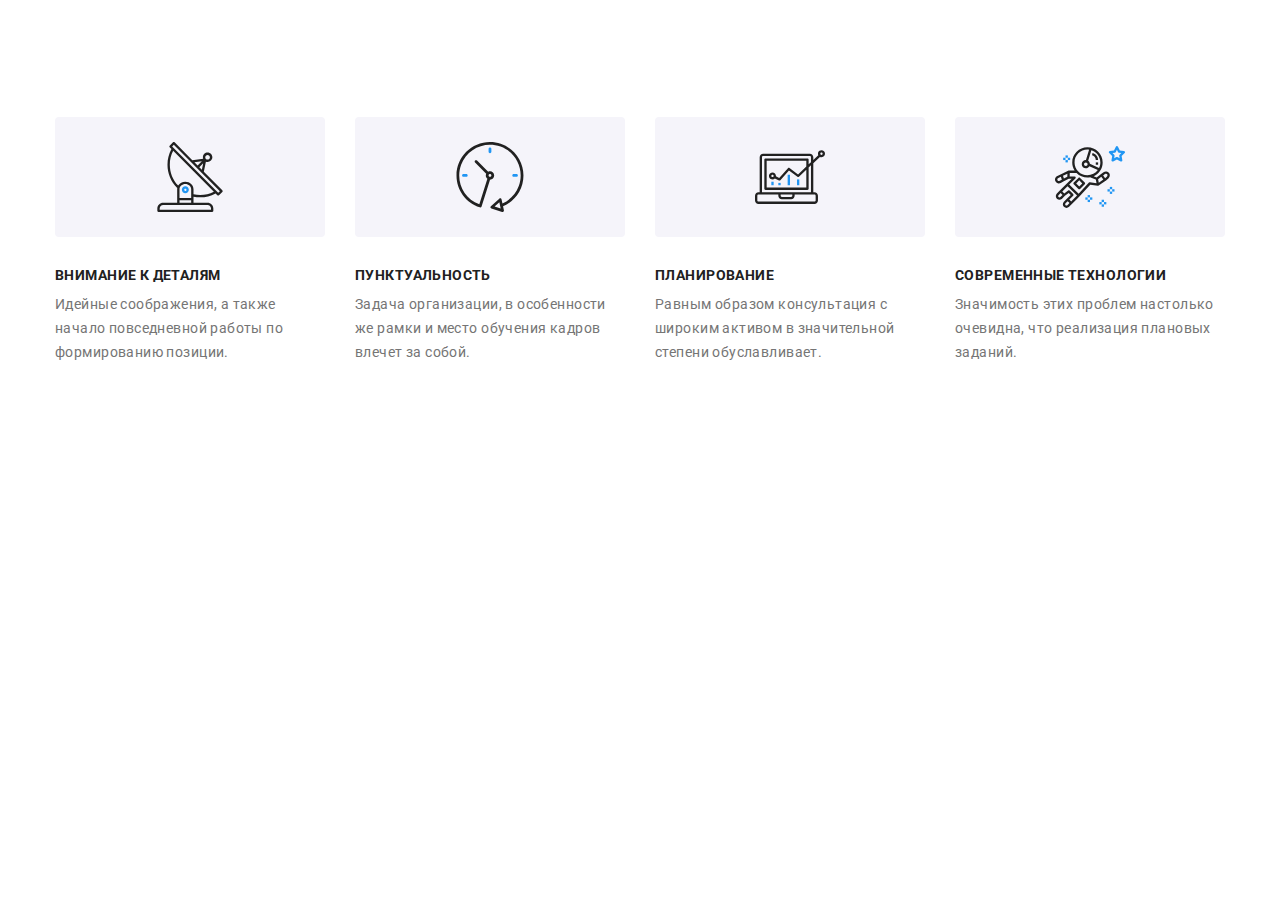
==== commit a26414a7: "mobile и desctop для features" ====
--- a/index.html
+++ b/index.html
@@ -20,7 +20,7 @@
     <link rel="stylesheet" href="./css/main.min.css" />
   </head>
   <body>
-    <header class="header">
+    <!-- <header class="header">
       <div class="container header__navigation">
         <nav class="navigation">
           <a class="logo" href="./"
@@ -59,10 +59,10 @@
           </li>
         </ul>
       </div>
-    </header>
+    </header> -->
 
     <main>
-      <section class="hero">
+      <!-- <section class="hero">
         <div class="container hero__container">
           <h1 class="hero__title">
             Эффективные решения <br />
@@ -72,7 +72,7 @@
             Заказать услугу
           </button>
         </div>
-      </section>
+      </section> -->
       <section class="features section">
         <div class="container features__container">
           <h2 class="visually-hidden">Преимущества</h2>
@@ -128,7 +128,7 @@
           </ul>
         </div>
       </section>
-      <section class="services-section section">
+      <!-- <section class="services-section section">
         <div class="container">
           <h2 class="services-title">Чем мы занимаемся</h2>
           <ul class="services-list list">
@@ -164,8 +164,8 @@
             </li>
           </ul>
         </div>
-      </section>
-      <section class="team-section section">
+      </section> -->
+      <!-- <section class="team-section section">
         <div class="container">
           <h2 class="team-title">Наша команда</h2>
           <ul class="team-list list">
@@ -335,8 +335,8 @@
             </li>
           </ul>
         </div>
-      </section>
-      <section class="clients-section section">
+      </section> -->
+      <!-- <section class="clients-section section">
         <div class="container">
           <h2 class="clients-title">Постоянные клиенты</h2>
           <ul class="clients-list list">
@@ -384,9 +384,9 @@
             </li>
           </ul>
         </div>
-      </section>
+      </section> -->
     </main>
-    <footer class="footer">
+    <!-- <footer class="footer">
       <div class="container footer-flex">
         <div class="footer-nav">
           <a class="footer-logo logo" href="/"
@@ -454,8 +454,8 @@
           </form>
         </div>
       </div>
-    </footer>
-    <div class="backdrop is-hidden" data-modal>
+    </footer> -->
+    <!-- <div class="backdrop is-hidden" data-modal>
       <div class="modal">
         <p class="modal-title">Оставьте свои данные, мы вам перезвоним</p>
         <form action="#" class="modal-form">
@@ -541,6 +541,6 @@
         </button>
       </div>
     </div>
-    <script src="./js/modal.js"></script>
+    <script src="./js/modal.js"></script> -->
   </body>
 </html>
--- a/css/main.min.css
+++ b/css/main.min.css
@@ -1,2 +1,2 @@
-:root{--main-font: "Roboto", sans-serif;--secondary-font: "Raleway", sans-serif;--accent-color: #2196f3;--main-color: #212121;--secondary-color: #757575}.visually-hidden{position:absolute !important;clip:rect(1px 1px 1px 1px);clip:rect(1px, 1px, 1px, 1px);padding:0 !important;border:0 !important;height:1px !important;width:1px !important;overflow:hidden}.list{list-style:none}.link{text-decoration:none}h1,h2,h3,h4,p{margin-top:0;margin-bottom:0}ul,ol{margin-bottom:0;margin-top:0;padding-left:0}img{display:block;max-width:100%;height:auto}body{font-family:var(--main-font);font-weight:500;color:var(--main-color)}.section{padding-top:94px;padding-bottom:94px}.container{width:1200px;padding-left:15px;padding-right:15px;margin:0 auto}.logo{font-family:var(--secondary-font);font-size:26px;font-weight:700;line-height:1.2;letter-spacing:.03em;color:var(--accent-color);text-decoration:none}.logo__text{color:var(--main-color)}.header{border:1px solid #ececec}.header__navigation{display:flex;align-items:center}.navigation{display:flex;align-items:center}.navigation__list{display:flex;align-items:center;margin-left:93px}.navigation__item:not(:last-child){margin-right:50px}.navigation__item:visited{color:var(--main-color)}.navigation__link{position:relative;display:block;padding-top:32px;padding-bottom:32px;color:var(--main-color);font-size:14px;font-weight:500;line-height:1.15;letter-spacing:.02em;transition:color 250ms cubic-bezier(0.4, 0, 0.2, 1)}.navigation__link:hover,.navigation__link:focus{color:var(--accent-color)}.navigation__link.current{color:var(--accent-color)}.navigation__link.current::after{content:"";position:absolute;left:0;bottom:-1px;width:100%;height:4px;border-radius:2px;background-color:var(--accent-color)}.contact{display:flex;margin-left:auto;align-items:center}.contact__item:last-child{margin-left:50px}.contact__link{display:flex;align-items:center;font-size:14px;font-weight:500;line-height:1.15;letter-spacing:.02em;color:var(--secondary-color)}.contact__link:hover,.contact__link:focus{color:var(--accent-color)}.contact__icon{margin-right:10px;fill:currentColor}.footer{background-color:#2f303a;padding-top:60px;padding-bottom:60px}.footer-flex{display:flex;align-items:baseline}.footer-nav{display:flex;flex-direction:column;margin-right:70px}.footer-logo{margin-bottom:20px}.footer-text{color:#ffffff}.adress-text{margin-bottom:9px;font-size:16px;font-weight:400;line-height:1.7;letter-spacing:.03em;color:#ffffff}.footer-link{display:flex;font-size:16px;font-weight:400;line-height:1.7;letter-spacing:.03em;color:rgba(255,255,255,0.6);transition:color 250ms cubic-bezier(0.4, 0, 0.2, 1)}.footer-link:hover,.footer-link:focus{color:var(--accent-color)}.footer-link:not(:last-child){margin-bottom:9px}.footer-social{display:flex;flex-direction:column}.footer-social-subtitle{margin-bottom:20px;font-size:14px;font-weight:700;line-height:1.15;letter-spacing:.03em;color:#ffffff;text-transform:uppercase}.footer-social-list{display:flex;justify-content:space-between;align-items:center;width:206px}.footer-social-link{display:flex;align-items:center;justify-content:center;width:44px;height:44px;border-radius:50%;background-color:rgba(255,255,255,0.1);fill:#ffffff;transition:background-color 250ms cubic-bezier(0.4, 0, 0.2, 1)}.footer-social-link:hover,.footer-social-link:focus{background-color:var(--accent-color)}.footer-social.icon{width:20px;height:20px}.footer-subscription{margin-left:auto}.footer-form-subtitle{margin-bottom:20px;font-size:14px;font-weight:700;line-height:1.15;letter-spacing:.03em;color:#ffffff;text-transform:uppercase}.footer-form{display:flex}.footer-form-input{width:358px;height:50px;padding-left:16px;background-color:transparent;color:#ffffff;border:1px solid rgba(255,255,255,0.3);filter:drop-shadow(0px 4px 4px rgba(0,0,0,0.15));border-radius:4px;margin-right:12px}.subscribe-button{display:inline-flex;padding:10px 29px;align-items:center;background:#2196f3;box-shadow:0px 4px 4px rgba(0,0,0,0.15);border-radius:4px;border:0;font-size:16px;font-weight:700;line-height:1.875;letter-spacing:.03em;color:#ffffff;cursor:pointer;transition:background-color 250ms cubic-bezier(0.4, 0, 0.2, 1)}.subscribe-button:hover,.subscribe-button:focus{background:#188ce8;box-shadow:0px 4px 4px rgba(0,0,0,0.15);border-radius:4px}.subscribe-button-icon{margin-left:10px}.hero{max-width:1600px;padding-top:200px;padding-bottom:200px;margin-left:auto;margin-right:auto;background-color:#2f303a;background-image:linear-gradient(rgba(47,48,58,0.4), rgba(47,48,58,0.4)),url(../images/hero.jpg);background-repeat:no-repeat;background-size:cover}.hero__container{display:flex;flex-direction:column;align-items:center}.hero__title{font-size:44px;font-weight:900;line-height:1.36;letter-spacing:.06em;text-align:center;text-transform:uppercase;color:#ffffff;margin-bottom:30px}.hero-button{padding:10px 32px;font-size:16px;font-weight:700;line-height:1.9;letter-spacing:.06em;text-align:center;color:#ffffff;background-color:var(--accent-color);box-shadow:0px 4px 4px rgba(0,0,0,0.15);border-radius:4px;border:none;cursor:pointer}.features{padding-bottom:0}.features__list{display:flex;flex-wrap:wrap;margin-left:-30px;margin-top:-30px}.features__decoration{display:flex;justify-content:center;align-items:center;margin-bottom:30px;width:270px;height:120px;background:#f5f4fa;border-radius:4px}.features__item{flex-basis:calc((100% - 120px) / 4);margin-left:30px;margin-top:30px}.features__subtitle{margin-bottom:10px;font-size:14px;font-weight:700;line-height:1.15;letter-spacing:.03em;text-transform:uppercase}.features__text{font-size:14px;font-weight:400;line-height:1.7;letter-spacing:.03em;color:var(--secondary-color)}.services-title{margin-bottom:50px;font-size:36px;font-weight:700;line-height:1.17;letter-spacing:.03em;text-align:center}.services-list{display:flex;flex-wrap:wrap;margin-left:-30px;margin-top:-30px}.services-item{position:relative;overflow:hidden;flex-basis:calc((100% - 90px) / 3);margin-left:30px;margin-top:30px}.services-description{position:absolute;bottom:0;left:0;width:100%;text-align:center;padding-top:27px;padding-bottom:27px;font-size:14px;font-weight:700;line-height:1.14;letter-spacing:.03em;color:#ffffff;background-color:rgba(47,48,58,0.8);text-transform:uppercase}.team-title{margin-bottom:50px;font-size:36px;font-weight:700;line-height:1.17;letter-spacing:.03em;text-align:center}.team-section{background-color:#f5f4fa}.team-list{display:flex;flex-wrap:wrap;margin-left:-30px;margin-top:-30px}.team-item{flex-basis:calc((100% - 120px) / 4);margin-left:30px;margin-top:30px;background-color:white;box-shadow:0px 1px 3px rgba(0,0,0,0.12),0px 1px 1px rgba(0,0,0,0.14),0px 2px 1px rgba(0,0,0,0.2);border-radius:0px 0px 4px 4px}.team-image{margin-bottom:30px}.team-subtitle{margin-bottom:10px;font-size:16px;font-weight:500;line-height:1.19;letter-spacing:.03em;text-align:center}.team-text{margin-bottom:16px;text-align:center;font-size:16px;font-weight:400;line-height:1.19;letter-spacing:.03em;color:var(--secondary-color)}.social-list{display:flex;justify-content:space-between;margin-left:auto;margin-right:auto;margin-bottom:30px;width:206px}.social-list-icon{width:20px;height:20px}.social-list-link{display:flex;align-items:center;justify-content:center;width:44px;height:44px;border-radius:50%;background-color:#ffffff;fill:#afb1b8;transition:background-color 250ms cubic-bezier(0.4, 0, 0.2, 1)}.social-list-link:hover,.social-list-link:focus{fill:#ffffff;background-color:var(--accent-color)}.clients-title{margin-bottom:50px;font-size:36px;font-weight:700;line-height:1.17;letter-spacing:.03em;text-align:center}.clients-list{display:flex;justify-content:space-between}.clients-item{width:170px;height:92px}.clients-link{display:flex;justify-content:center;align-items:center;padding:16px 32px;width:100%;height:100%;fill:#afb1b8;border:1px solid #afb1b8;border-radius:4px}.clients-link:hover,.clients-link:focus{fill:var(--accent-color);border:1px solid #2196f3;box-sizing:border-box;border-radius:4px}.backdrop{position:fixed;top:0;left:0;width:100vw;height:100vh;background-color:rgba(0,0,0,0.2);transition:opacity 250ms linear, visibility 250ms linear}.is-hidden{opacity:0;visibility:hidden;pointer-events:none}.modal{position:absolute;left:50%;top:50%;transform:translate(-50%, -50%);width:528px;padding:40px;background-color:#ffffff}.modal-title{margin-bottom:12px;font-size:20px;font-weight:700;line-height:1.15;letter-spacing:.03em;text-align:center}.close-button{position:absolute;display:flex;align-items:center;justify-content:center;top:8px;right:8px;width:30px;height:30px;border-radius:50%;border:1px solid rgba(0,0,0,0.1);background-color:transparent;cursor:pointer;transition:fill 250ms linear}.close-button:focus,.close-button:hover{fill:var(--accent-color)}.modal-form{display:flex;flex-direction:column}.modal-form-field{display:flex;flex-direction:column;margin-bottom:10px;position:relative}.modal-form-field-comment{margin-bottom:20px}.form-field-text{font-size:12px;font-weight:400;line-height:1.15;letter-spacing:.01em;color:var(--secondary-color);margin-bottom:4px}.modal-form-input-wrapper{position:relative;display:block}.modal-form-input{width:100%;height:40px;border:1px solid rgba(33,33,33,0.2);border-radius:4px;padding-left:40px;cursor:pointer;transition:border-color 250ms linear}.modal-form-input:focus,.modal-form-input:hover{outline:none;border-color:var(--accent-color)}.modal-form-icon{position:absolute;top:50%;left:12px;transform:translateY(-50%)}.modal-form-icon .modal-form-input:focus,.modal-form-input:hover+.modal-form-icon{fill:var(--accent-color)}.modal-form-message{width:100%;height:120px;border:1px solid rgba(33,33,33,0.2);border-radius:4px;resize:none;padding-left:16px;padding-top:12px;transition:border-color 250ms linear}.modal-form-message:hover,.modal-form-message:focus{outline:none;border-color:var(--accent-color)}.modal-form-message::placeholder{font-size:12px;font-weight:400;line-height:1.16;letter-spacing:.01em;color:rgba(117,117,117,0.5)}.modal-form-checkbox-label{display:flex;align-items:center;justify-content:center;margin-top:var(--accent-color);font-size:14px;line-height:1.71px;letter-spacing:0.03em;color:var(--secondary-color);margin-bottom:30px}.modal-form-checkbox-label::before{display:block;content:"";width:16px;height:15px;border:2px solid #212121;border-radius:2px;cursor:pointer;margin-right:10px}.modal-form-checkbox:checked+.modal-form-checkbox-label::before{background-image:url(../images/icon_check.svg);border:none}.modal-form-checkbox:focus+.modal-form-checkbox-label::before{color:rgba 0,0,255,0.5}.modal-form-link{margin-left:4px;color:var(--accent-color);transition:border-color 250ms linear}.submit-button{align-self:center;padding:10px 55px;font-size:16px;font-weight:700;line-height:1.9;letter-spacing:.06em;text-align:center;color:#ffffff;background-color:var(--accent-color);box-shadow:0px 4px 4px rgba(0,0,0,0.15);border-radius:4px;border:none;cursor:pointer;transition:box-shadow 250ms cubic-bezier(0.4, 0, 0.2, 1);transition:background-color 250ms cubic-bezier(0.4, 0, 0.2, 1)}.submit-button:hover,.submit-button:focus{background:#188ce8;box-shadow:0px 4px 4px rgba(0,0,0,0.15);border-radius:4px}.filters-list{display:flex;justify-content:center;margin-bottom:50px}.filters-item:not(:last-child){margin-right:8px}.filters-button{padding:6px 22px;font-size:16px;font-weight:500;line-height:1.85;letter-spacing:.03em;text-align:center;background-color:#f5f4fa;border-radius:4px;border:none;cursor:pointer;transition:box-shadow 250ms cubic-bezier(0.4, 0, 0.2, 1);transition:background-color 250ms cubic-bezier(0.4, 0, 0.2, 1)}.filters-button:hover,.filters-button:focus{background-color:var(--accent-color);color:#ffffff;box-shadow:0px 3px 1px rgba(0,0,0,0.1),0px 1px 2px rgba(0,0,0,0.08),0px 2px 2px rgba(0,0,0,0.12);border-radius:4px}.portfolio-list{display:flex;flex-wrap:wrap;margin-left:-30px;margin-top:-30px}.portfolio-content{background:#ffffff;border:1px solid #eeeeee;padding:20px 24px;box-sizing:border-box}.portfolio-item{flex-basis:calc((100% - 90px) / 3);margin-left:30px;margin-top:30px;transition:box-shadow 250ms cubic-bezier(0.4, 0, 0.2, 1)}.portfolio-item:hover,.portfolio-item:focus{box-shadow:0px 1px 1px rgba(0,0,0,0.12),0px 4px 4px rgba(0,0,0,0.06),1px 4px 6px rgba(0,0,0,0.16);cursor:pointer}.portfolio-link{display:block;color:var(--main-color)}.portfolio-link:visited{color:var(--main-color)}.portfolio-wrapper{position:relative;overflow:hidden}.portfolio-overlay{position:absolute;top:0;left:0;width:100%;height:100%;padding:63px 24px;overflow:auto;font-size:18px;font-weight:400;line-height:1.55;letter-spacing:.03em;color:#ffffff;background-color:rgba(33,150,243,0.9);transform:translateY(100%);transition:transform 250ms cubic-bezier(0.4, 0, 0.2, 1)}.portfolio-link:hover .portfolio-overlay,.portfolio-link:focus .portfolio-overlay{transform:translateY(0%)}.portfolio-subtitle{margin-bottom:4px;font-size:18px;font-weight:700;line-height:2;letter-spacing:.06em;color:var(--main-color)}.portfolio-text{font-size:16px;font-weight:400;line-height:1.87;letter-spacing:.03em;color:var(--secondary-color)}
+:root{--main-font: "Roboto", sans-serif;--secondary-font: "Raleway", sans-serif;--accent-color: #2196f3;--main-color: #212121;--secondary-color: #757575}.visually-hidden{position:absolute !important;clip:rect(1px 1px 1px 1px);clip:rect(1px, 1px, 1px, 1px);padding:0 !important;border:0 !important;height:1px !important;width:1px !important;overflow:hidden}.list{list-style:none}.link{text-decoration:none}h1,h2,h3,h4,p{margin-top:0;margin-bottom:0}ul,ol{margin-bottom:0;margin-top:0;padding-left:0}img{display:block;max-width:100%;height:auto}body{font-family:var(--main-font);font-weight:500;color:var(--main-color)}.section{padding-top:60px;padding-bottom:60px}@media screen and (min-width: 1200px){.section{padding-top:94px;padding-bottom:94px}}.container{padding-left:15px;padding-right:15px}@media screen and (min-width: 480px){.container{width:480px;margin:0 auto}}@media screen and (min-width: 768px){.container{width:768px}}@media screen and (min-width: 1200px){.container{width:1200px}}.logo{font-family:var(--secondary-font);font-size:26px;font-weight:700;line-height:1.2;letter-spacing:.03em;color:var(--accent-color);text-decoration:none}.logo__text{color:var(--main-color)}.header{border:1px solid #ececec}.header__navigation{display:flex;align-items:center}.navigation{display:flex;align-items:center}.navigation__list{display:flex;align-items:center;margin-left:93px}.navigation__item:not(:last-child){margin-right:50px}.navigation__item:visited{color:var(--main-color)}.navigation__link{position:relative;display:block;padding-top:32px;padding-bottom:32px;color:var(--main-color);font-size:14px;font-weight:500;line-height:1.15;letter-spacing:.02em;transition:color 250ms cubic-bezier(0.4, 0, 0.2, 1)}.navigation__link:hover,.navigation__link:focus{color:var(--accent-color)}.navigation__link.current{color:var(--accent-color)}.navigation__link.current::after{content:"";position:absolute;left:0;bottom:-1px;width:100%;height:4px;border-radius:2px;background-color:var(--accent-color)}.contact{display:flex;margin-left:auto;align-items:center}.contact__item:last-child{margin-left:50px}.contact__link{display:flex;align-items:center;font-size:14px;font-weight:500;line-height:1.15;letter-spacing:.02em;color:var(--secondary-color)}.contact__link:hover,.contact__link:focus{color:var(--accent-color)}.contact__icon{margin-right:10px;fill:currentColor}.footer{background-color:#2f303a;padding-top:60px;padding-bottom:60px}.footer-flex{display:flex;align-items:baseline}.footer-nav{display:flex;flex-direction:column;margin-right:70px}.footer-logo{margin-bottom:20px}.footer-text{color:#ffffff}.adress-text{margin-bottom:9px;font-size:16px;font-weight:400;line-height:1.7;letter-spacing:.03em;color:#ffffff}.footer-link{display:flex;font-size:16px;font-weight:400;line-height:1.7;letter-spacing:.03em;color:rgba(255,255,255,0.6);transition:color 250ms cubic-bezier(0.4, 0, 0.2, 1)}.footer-link:hover,.footer-link:focus{color:var(--accent-color)}.footer-link:not(:last-child){margin-bottom:9px}.footer-social{display:flex;flex-direction:column}.footer-social-subtitle{margin-bottom:20px;font-size:14px;font-weight:700;line-height:1.15;letter-spacing:.03em;color:#ffffff;text-transform:uppercase}.footer-social-list{display:flex;justify-content:space-between;align-items:center;width:206px}.footer-social-link{display:flex;align-items:center;justify-content:center;width:44px;height:44px;border-radius:50%;background-color:rgba(255,255,255,0.1);fill:#ffffff;transition:background-color 250ms cubic-bezier(0.4, 0, 0.2, 1)}.footer-social-link:hover,.footer-social-link:focus{background-color:var(--accent-color)}.footer-social.icon{width:20px;height:20px}.footer-subscription{margin-left:auto}.footer-form-subtitle{margin-bottom:20px;font-size:14px;font-weight:700;line-height:1.15;letter-spacing:.03em;color:#ffffff;text-transform:uppercase}.footer-form{display:flex}.footer-form-input{width:358px;height:50px;padding-left:16px;background-color:transparent;color:#ffffff;border:1px solid rgba(255,255,255,0.3);filter:drop-shadow(0px 4px 4px rgba(0,0,0,0.15));border-radius:4px;margin-right:12px}.subscribe-button{display:inline-flex;padding:10px 29px;align-items:center;background:#2196f3;box-shadow:0px 4px 4px rgba(0,0,0,0.15);border-radius:4px;border:0;font-size:16px;font-weight:700;line-height:1.875;letter-spacing:.03em;color:#ffffff;cursor:pointer;transition:background-color 250ms cubic-bezier(0.4, 0, 0.2, 1)}.subscribe-button:hover,.subscribe-button:focus{background:#188ce8;box-shadow:0px 4px 4px rgba(0,0,0,0.15);border-radius:4px}.subscribe-button-icon{margin-left:10px}.hero{max-width:1600px;padding-top:200px;padding-bottom:200px;margin-left:auto;margin-right:auto;background-color:#2f303a;background-image:linear-gradient(rgba(47,48,58,0.4), rgba(47,48,58,0.4)),url(../images/hero.jpg);background-repeat:no-repeat;background-size:cover}.hero__container{display:flex;flex-direction:column;align-items:center}.hero__title{font-size:44px;font-weight:900;line-height:1.36;letter-spacing:.06em;text-align:center;text-transform:uppercase;color:#ffffff;margin-bottom:30px}.hero-button{padding:10px 32px;font-size:16px;font-weight:700;line-height:1.9;letter-spacing:.06em;text-align:center;color:#ffffff;background-color:var(--accent-color);box-shadow:0px 4px 4px rgba(0,0,0,0.15);border-radius:4px;border:none;cursor:pointer}.features__decoration{display:flex;justify-content:center;align-items:center;height:120px;background:#f5f4fa;margin-bottom:30px;border-radius:4px}.features__item{margin-top:30px}.features__subtitle{margin-bottom:10px;font-size:14px;font-weight:700;line-height:1.15;letter-spacing:.03em;text-transform:uppercase;text-align:center}.features__text{font-size:14px;font-weight:400;line-height:1.7;letter-spacing:.03em;color:var(--secondary-color)}@media screen and (max-width: 767px){.features__list:not(:last-child){margin-bottom:20px}}@media screen and (min-width: 768px){.features__subtitle{text-align:left}.features__list{display:flex;flex-wrap:wrap}.features__item{flex-basis:calc((100% - 60px) / 2);margin:15px}}@media screen and (min-width: 1200px){.features__item{flex-basis:calc((100% - 120px) / 4);margin:15px}}.services-title{margin-bottom:50px;font-size:36px;font-weight:700;line-height:1.17;letter-spacing:.03em;text-align:center}.services-list{display:flex;flex-wrap:wrap;margin-left:-30px;margin-top:-30px}.services-item{position:relative;overflow:hidden;flex-basis:calc((100% - 90px) / 3);margin-left:30px;margin-top:30px}.services-description{position:absolute;bottom:0;left:0;width:100%;text-align:center;padding-top:27px;padding-bottom:27px;font-size:14px;font-weight:700;line-height:1.14;letter-spacing:.03em;color:#ffffff;background-color:rgba(47,48,58,0.8);text-transform:uppercase}.team-title{margin-bottom:50px;font-size:36px;font-weight:700;line-height:1.17;letter-spacing:.03em;text-align:center}.team-section{background-color:#f5f4fa}.team-list{display:flex;flex-wrap:wrap;margin-left:-30px;margin-top:-30px}.team-item{flex-basis:calc((100% - 120px) / 4);margin-left:30px;margin-top:30px;background-color:white;box-shadow:0px 1px 3px rgba(0,0,0,0.12),0px 1px 1px rgba(0,0,0,0.14),0px 2px 1px rgba(0,0,0,0.2);border-radius:0px 0px 4px 4px}.team-image{margin-bottom:30px}.team-subtitle{margin-bottom:10px;font-size:16px;font-weight:500;line-height:1.19;letter-spacing:.03em;text-align:center}.team-text{margin-bottom:16px;text-align:center;font-size:16px;font-weight:400;line-height:1.19;letter-spacing:.03em;color:var(--secondary-color)}.social-list{display:flex;justify-content:space-between;margin-left:auto;margin-right:auto;margin-bottom:30px;width:206px}.social-list-icon{width:20px;height:20px}.social-list-link{display:flex;align-items:center;justify-content:center;width:44px;height:44px;border-radius:50%;background-color:#ffffff;fill:#afb1b8;transition:background-color 250ms cubic-bezier(0.4, 0, 0.2, 1)}.social-list-link:hover,.social-list-link:focus{fill:#ffffff;background-color:var(--accent-color)}.clients-title{margin-bottom:50px;font-size:36px;font-weight:700;line-height:1.17;letter-spacing:.03em;text-align:center}.clients-list{display:flex;justify-content:space-between}.clients-item{width:170px;height:92px}.clients-link{display:flex;justify-content:center;align-items:center;padding:16px 32px;width:100%;height:100%;fill:#afb1b8;border:1px solid #afb1b8;border-radius:4px}.clients-link:hover,.clients-link:focus{fill:var(--accent-color);border:1px solid #2196f3;box-sizing:border-box;border-radius:4px}.backdrop{position:fixed;top:0;left:0;width:100vw;height:100vh;background-color:rgba(0,0,0,0.2);transition:opacity 250ms linear, visibility 250ms linear}.is-hidden{opacity:0;visibility:hidden;pointer-events:none}.modal{position:absolute;left:50%;top:50%;transform:translate(-50%, -50%);width:528px;padding:40px;background-color:#ffffff}.modal-title{margin-bottom:12px;font-size:20px;font-weight:700;line-height:1.15;letter-spacing:.03em;text-align:center}.close-button{position:absolute;display:flex;align-items:center;justify-content:center;top:8px;right:8px;width:30px;height:30px;border-radius:50%;border:1px solid rgba(0,0,0,0.1);background-color:transparent;cursor:pointer;transition:fill 250ms linear}.close-button:focus,.close-button:hover{fill:var(--accent-color)}.modal-form{display:flex;flex-direction:column}.modal-form-field{display:flex;flex-direction:column;margin-bottom:10px;position:relative}.modal-form-field-comment{margin-bottom:20px}.form-field-text{font-size:12px;font-weight:400;line-height:1.15;letter-spacing:.01em;color:var(--secondary-color);margin-bottom:4px}.modal-form-input-wrapper{position:relative;display:block}.modal-form-input{width:100%;height:40px;border:1px solid rgba(33,33,33,0.2);border-radius:4px;padding-left:40px;cursor:pointer;transition:border-color 250ms linear}.modal-form-input:focus,.modal-form-input:hover{outline:none;border-color:var(--accent-color)}.modal-form-icon{position:absolute;top:50%;left:12px;transform:translateY(-50%)}.modal-form-icon .modal-form-input:focus,.modal-form-input:hover+.modal-form-icon{fill:var(--accent-color)}.modal-form-message{width:100%;height:120px;border:1px solid rgba(33,33,33,0.2);border-radius:4px;resize:none;padding-left:16px;padding-top:12px;transition:border-color 250ms linear}.modal-form-message:hover,.modal-form-message:focus{outline:none;border-color:var(--accent-color)}.modal-form-message::placeholder{font-size:12px;font-weight:400;line-height:1.16;letter-spacing:.01em;color:rgba(117,117,117,0.5)}.modal-form-checkbox-label{display:flex;align-items:center;justify-content:center;margin-top:var(--accent-color);font-size:14px;line-height:1.71px;letter-spacing:0.03em;color:var(--secondary-color);margin-bottom:30px}.modal-form-checkbox-label::before{display:block;content:"";width:16px;height:15px;border:2px solid #212121;border-radius:2px;cursor:pointer;margin-right:10px}.modal-form-checkbox:checked+.modal-form-checkbox-label::before{background-image:url(../images/icon_check.svg);border:none}.modal-form-checkbox:focus+.modal-form-checkbox-label::before{color:rgba 0,0,255,0.5}.modal-form-link{margin-left:4px;color:var(--accent-color);transition:border-color 250ms linear}.submit-button{align-self:center;padding:10px 55px;font-size:16px;font-weight:700;line-height:1.9;letter-spacing:.06em;text-align:center;color:#ffffff;background-color:var(--accent-color);box-shadow:0px 4px 4px rgba(0,0,0,0.15);border-radius:4px;border:none;cursor:pointer;transition:box-shadow 250ms cubic-bezier(0.4, 0, 0.2, 1);transition:background-color 250ms cubic-bezier(0.4, 0, 0.2, 1)}.submit-button:hover,.submit-button:focus{background:#188ce8;box-shadow:0px 4px 4px rgba(0,0,0,0.15);border-radius:4px}.filters-list{display:flex;justify-content:center;margin-bottom:50px}.filters-item:not(:last-child){margin-right:8px}.filters-button{padding:6px 22px;font-size:16px;font-weight:500;line-height:1.85;letter-spacing:.03em;text-align:center;background-color:#f5f4fa;border-radius:4px;border:none;cursor:pointer;transition:box-shadow 250ms cubic-bezier(0.4, 0, 0.2, 1);transition:background-color 250ms cubic-bezier(0.4, 0, 0.2, 1)}.filters-button:hover,.filters-button:focus{background-color:var(--accent-color);color:#ffffff;box-shadow:0px 3px 1px rgba(0,0,0,0.1),0px 1px 2px rgba(0,0,0,0.08),0px 2px 2px rgba(0,0,0,0.12);border-radius:4px}.portfolio-list{display:flex;flex-wrap:wrap;margin-left:-30px;margin-top:-30px}.portfolio-content{background:#ffffff;border:1px solid #eeeeee;padding:20px 24px;box-sizing:border-box}.portfolio-item{flex-basis:calc((100% - 90px) / 3);margin-left:30px;margin-top:30px;transition:box-shadow 250ms cubic-bezier(0.4, 0, 0.2, 1)}.portfolio-item:hover,.portfolio-item:focus{box-shadow:0px 1px 1px rgba(0,0,0,0.12),0px 4px 4px rgba(0,0,0,0.06),1px 4px 6px rgba(0,0,0,0.16);cursor:pointer}.portfolio-link{display:block;color:var(--main-color)}.portfolio-link:visited{color:var(--main-color)}.portfolio-wrapper{position:relative;overflow:hidden}.portfolio-overlay{position:absolute;top:0;left:0;width:100%;height:100%;padding:63px 24px;overflow:auto;font-size:18px;font-weight:400;line-height:1.55;letter-spacing:.03em;color:#ffffff;background-color:rgba(33,150,243,0.9);transform:translateY(100%);transition:transform 250ms cubic-bezier(0.4, 0, 0.2, 1)}.portfolio-link:hover .portfolio-overlay,.portfolio-link:focus .portfolio-overlay{transform:translateY(0%)}.portfolio-subtitle{margin-bottom:4px;font-size:18px;font-weight:700;line-height:2;letter-spacing:.06em;color:var(--main-color)}.portfolio-text{font-size:16px;font-weight:400;line-height:1.87;letter-spacing:.03em;color:var(--secondary-color)}
 /*# sourceMappingURL=main.min.css.map */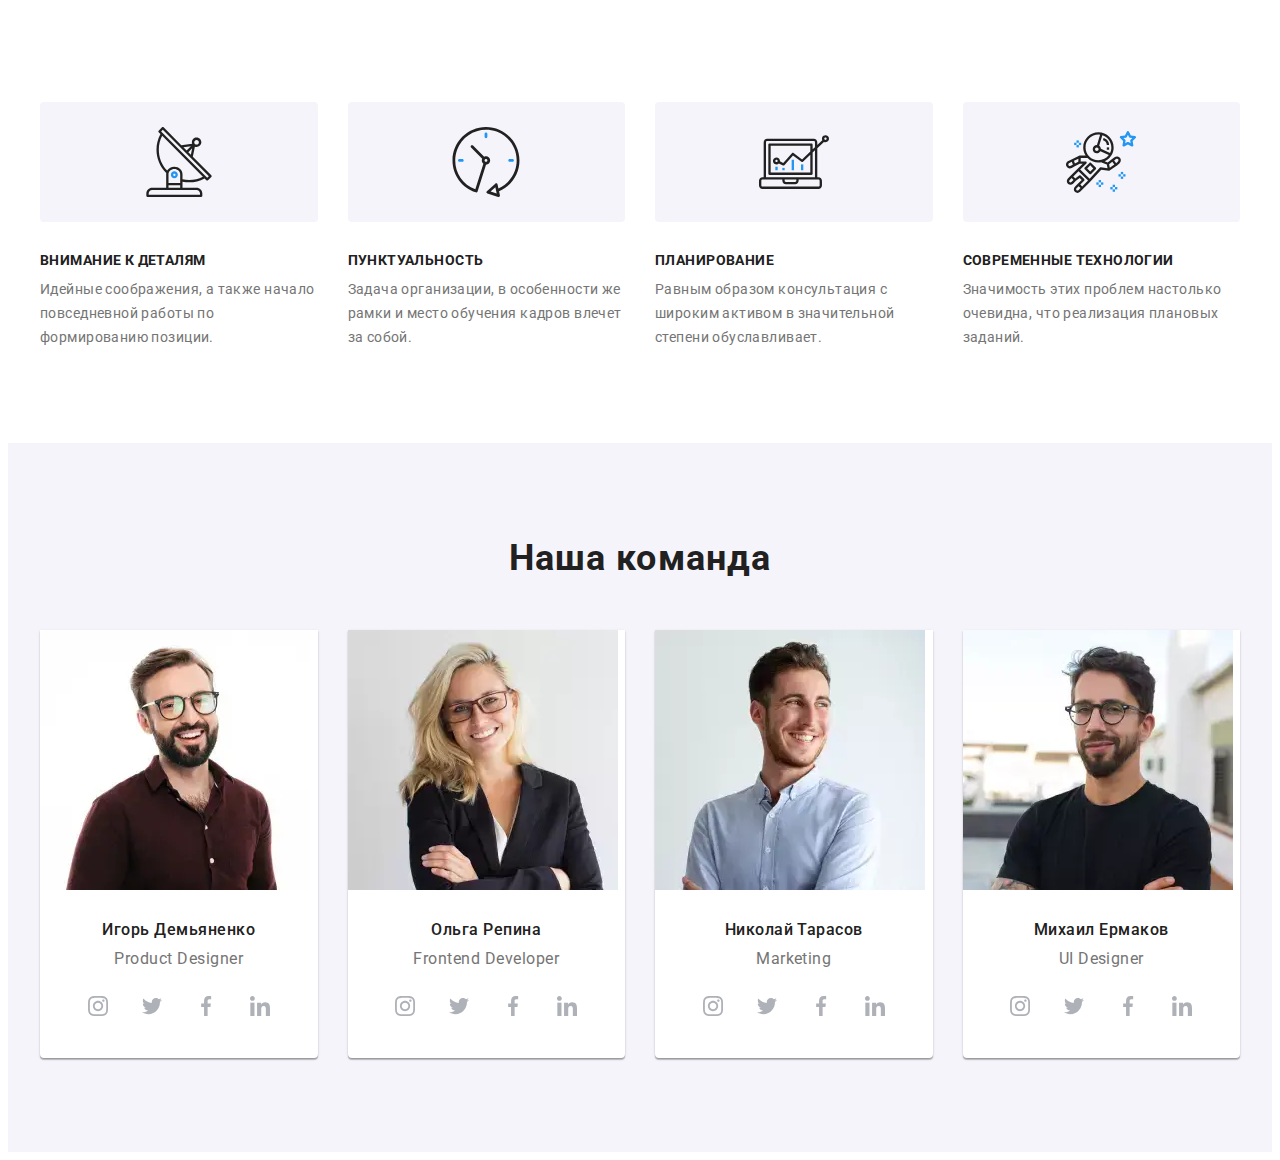
==== commit 9b62ece6: "добавлены mobile и tablet для  team" ====
--- a/index.html
+++ b/index.html
@@ -165,18 +165,67 @@
           </ul>
         </div>
       </section> -->
-      <!-- <section class="team-section section">
+      <section class="team-section section">
         <div class="container">
           <h2 class="team-title">Наша команда</h2>
           <ul class="team-list list">
             <li class="team-item">
-              <img
+              <!-- <img
                 class="team-image"
                 src="./images/demyanenko.jpg"
                 alt="Игорь Демьяненко"
                 width="270"
                 height="260"
-              />
+              /> -->
+              <picture>
+                <source
+                  media="(min-width: 1200px)"
+                  srcset="
+                    ./images/team_1/team1-desktop.webp    1x,
+                    ./images/team_1/team1-desktop@2x.webp 2x
+                  "
+                  type="image/webp"
+                />
+                <source
+                  media="(min-width: 1200px)"
+                  srcset="
+                    ./images/team_1/team1-desktop.jpg    1x,
+                    ./images/team_1/team1-desktop@2x.jpg 2x
+                  "
+                />
+                <source
+                  media="(min-width: 768px)"
+                  srcset="
+                    ./images/team_1/team1-tablet.webp    1x,
+                    ./images/team_1/team1-tablet@2x.webp 2x
+                  "
+                  type="image/webp"
+                />
+                <source
+                  media="(min-width: 768px)"
+                  srcset="
+                    ./images/team_1/team1-tablet.jpg    1x,
+                    ./images/team_1/team1-tablet@2x.jpg 2x
+                  "
+                />
+                <source
+                  media="(max-width: 767px)"
+                  srcset="
+                    ./images/team_1/team1-mobile.webp    1x,
+                    ./images/team_1/team1-mobile@2x.webp 2x
+                  "
+                  type="image/webp"
+                />
+                <source
+                  media="(max-width: 767px)"
+                  srcset="
+                    ./images/team_1/team1-mobile.jpg    1x,
+                    ./images/team_1/team1-mobile@2x.jpg 2x
+                  "
+                />
+
+                <img class="team-image" src="#" alt="Игорь Демьяненко" />
+              </picture>
               <h3 class="team-subtitle">Игорь Демьяненко</h3>
               <p class="team-text">Product Designer</p>
               <ul class="social-list list">
@@ -211,13 +260,55 @@
               </ul>
             </li>
             <li class="team-item">
-              <img
-                class="team-image"
-                src="./images/repina.jpg"
-                alt="Ольга Репина"
-                width="270"
-                height="260"
-              />
+              <picture>
+                <source
+                  media="(min-width: 1200px)"
+                  srcset="
+                    ./images/team_2/team2-desktop.webp    1x,
+                    ./images/team_2/team2-desktop@2x.webp 2x
+                  "
+                  type="image/webp"
+                />
+                <source
+                  media="(min-width: 1200px)"
+                  srcset="
+                    ./images/team_2/team2-desktop.jpg    1x,
+                    ./images/team_2/team2-desktop@2x.jpg 2x
+                  "
+                />
+                <source
+                  media="(min-width: 768px)"
+                  srcset="
+                    ./images/team_2/team2-tablet.webp    1x,
+                    ./images/team_2/team2-tablet@2x.webp 2x
+                  "
+                  type="image/webp"
+                />
+                <source
+                  media="(min-width: 768px)"
+                  srcset="
+                    ./images/team_2/team2-tablet.jpg    1x,
+                    ./images/team_2/team2-tablet@2x.jpg 2x
+                  "
+                />
+                <source
+                  media="(max-width: 767px)"
+                  srcset="
+                    ./images/team_2/team2-mobile.webp    1x,
+                    ./images/team_2/team2-mobile@2x.webp 2x
+                  "
+                  type="image/webp"
+                />
+                <source
+                  media="(max-width: 767px)"
+                  srcset="
+                    ./images/team_2/team2-mobile.jpg    1x,
+                    ./images/team_2/team2-mobile@2x.jpg 2x
+                  "
+                />
+
+                <img class="team-image" src="#" alt="Ольга Репина" />
+              </picture>
               <h3 class="team-subtitle">Ольга Репина</h3>
               <p class="team-text">Frontend Developer</p>
               <ul class="social-list list">
@@ -252,13 +343,55 @@
               </ul>
             </li>
             <li class="team-item">
-              <img
-                class="team-image"
-                src="./images/tarasov.jpg"
-                alt="Николай Тарасов"
-                width="270"
-                height="260"
-              />
+              <picture>
+                <source
+                  media="(min-width: 1200px)"
+                  srcset="
+                    ./images/team_3/team3-desktop.webp    1x,
+                    ./images/team_3/team3-desktop@2x.webp 2x
+                  "
+                  type="image/webp"
+                />
+                <source
+                  media="(min-width: 1200px)"
+                  srcset="
+                    ./images/team_3/team3-desktop.jpg    1x,
+                    ./images/team_3/team3-desktop@2x.jpg 2x
+                  "
+                />
+                <source
+                  media="(min-width: 768px)"
+                  srcset="
+                    ./images/team_3/team3-tablet.webp    1x,
+                    ./images/team_3/team3-tablet@2x.webp 2x
+                  "
+                  type="image/webp"
+                />
+                <source
+                  media="(min-width: 768px)"
+                  srcset="
+                    ./images/team_3/team3-tablet.jpg    1x,
+                    ./images/team_3/team3-tablet@2x.jpg 2x
+                  "
+                />
+                <source
+                  media="(max-width: 767px)"
+                  srcset="
+                    ./images/team_3/team3-mobile.webp    1x,
+                    ./images/team_3/team3-mobile@2x.webp 2x
+                  "
+                  type="image/webp"
+                />
+                <source
+                  media="(max-width: 767px)"
+                  srcset="
+                    ./images/team_3/team3-mobile.jpg    1x,
+                    ./images/team_3/team3-mobile@2x.jpg 2x
+                  "
+                />
+
+                <img class="team-image" src="#" alt="Николай Тарасов" />
+              </picture>
               <h3 class="team-subtitle">Николай Тарасов</h3>
               <p class="team-text">Marketing</p>
               <ul class="social-list list">
@@ -293,13 +426,55 @@
               </ul>
             </li>
             <li class="team-item">
-              <img
-                class="team-image"
-                src="./images/ermakov.jpg"
-                alt="Михаил Ермаков"
-                width="270"
-                height="260"
-              />
+              <picture>
+                <source
+                  media="(min-width: 1200px)"
+                  srcset="
+                    ./images/team_4/team4-desktop.webp    1x,
+                    ./images/team_4/team4-desktop@2x.webp 2x
+                  "
+                  type="image/webp"
+                />
+                <source
+                  media="(min-width: 1200px)"
+                  srcset="
+                    ./images/team_4/team4-desktop.jpg    1x,
+                    ./images/team_4/team4-desktop@2x.jpg 2x
+                  "
+                />
+                <source
+                  media="(min-width: 768px)"
+                  srcset="
+                    ./images/team_4/team4-tablet.webp    1x,
+                    ./images/team_4/team4-tablet@2x.webp 2x
+                  "
+                  type="image/webp"
+                />
+                <source
+                  media="(min-width: 768px)"
+                  srcset="
+                    ./images/team_4/team4-tablet.jpg    1x,
+                    ./images/team_4/team4-tablet@2x.jpg 2x
+                  "
+                />
+                <source
+                  media="(max-width: 767px)"
+                  srcset="
+                    ./images/team_4/team4-mobile.webp    1x,
+                    ./images/team_4/team4-mobile@2x.webp 2x
+                  "
+                  type="image/webp"
+                />
+                <source
+                  media="(max-width: 767px)"
+                  srcset="
+                    ./images/team_4/team4-mobile.jpg    1x,
+                    ./images/team_4/team4-mobile@2x.jpg 2x
+                  "
+                />
+
+                <img class="team-image" src="#" alt="Михаил Ермаков" />
+              </picture>
               <h3 class="team-subtitle">Михаил Ермаков</h3>
               <p class="team-text">UI Designer</p>
               <ul class="social-list list">
@@ -335,7 +510,7 @@
             </li>
           </ul>
         </div>
-      </section> -->
+      </section>
       <!-- <section class="clients-section section">
         <div class="container">
           <h2 class="clients-title">Постоянные клиенты</h2>
--- a/css/main.min.css
+++ b/css/main.min.css
@@ -1,2 +1,2 @@
-:root{--main-font: "Roboto", sans-serif;--secondary-font: "Raleway", sans-serif;--accent-color: #2196f3;--main-color: #212121;--secondary-color: #757575}.visually-hidden{position:absolute !important;clip:rect(1px 1px 1px 1px);clip:rect(1px, 1px, 1px, 1px);padding:0 !important;border:0 !important;height:1px !important;width:1px !important;overflow:hidden}.list{list-style:none}.link{text-decoration:none}h1,h2,h3,h4,p{margin-top:0;margin-bottom:0}ul,ol{margin-bottom:0;margin-top:0;padding-left:0}img{display:block;max-width:100%;height:auto}body{font-family:var(--main-font);font-weight:500;color:var(--main-color)}.section{padding-top:60px;padding-bottom:60px}@media screen and (min-width: 1200px){.section{padding-top:94px;padding-bottom:94px}}.container{padding-left:15px;padding-right:15px}@media screen and (min-width: 480px){.container{width:480px;margin:0 auto}}@media screen and (min-width: 768px){.container{width:768px}}@media screen and (min-width: 1200px){.container{width:1200px}}.logo{font-family:var(--secondary-font);font-size:26px;font-weight:700;line-height:1.2;letter-spacing:.03em;color:var(--accent-color);text-decoration:none}.logo__text{color:var(--main-color)}.header{border:1px solid #ececec}.header__navigation{display:flex;align-items:center}.navigation{display:flex;align-items:center}.navigation__list{display:flex;align-items:center;margin-left:93px}.navigation__item:not(:last-child){margin-right:50px}.navigation__item:visited{color:var(--main-color)}.navigation__link{position:relative;display:block;padding-top:32px;padding-bottom:32px;color:var(--main-color);font-size:14px;font-weight:500;line-height:1.15;letter-spacing:.02em;transition:color 250ms cubic-bezier(0.4, 0, 0.2, 1)}.navigation__link:hover,.navigation__link:focus{color:var(--accent-color)}.navigation__link.current{color:var(--accent-color)}.navigation__link.current::after{content:"";position:absolute;left:0;bottom:-1px;width:100%;height:4px;border-radius:2px;background-color:var(--accent-color)}.contact{display:flex;margin-left:auto;align-items:center}.contact__item:last-child{margin-left:50px}.contact__link{display:flex;align-items:center;font-size:14px;font-weight:500;line-height:1.15;letter-spacing:.02em;color:var(--secondary-color)}.contact__link:hover,.contact__link:focus{color:var(--accent-color)}.contact__icon{margin-right:10px;fill:currentColor}.footer{background-color:#2f303a;padding-top:60px;padding-bottom:60px}.footer-flex{display:flex;align-items:baseline}.footer-nav{display:flex;flex-direction:column;margin-right:70px}.footer-logo{margin-bottom:20px}.footer-text{color:#ffffff}.adress-text{margin-bottom:9px;font-size:16px;font-weight:400;line-height:1.7;letter-spacing:.03em;color:#ffffff}.footer-link{display:flex;font-size:16px;font-weight:400;line-height:1.7;letter-spacing:.03em;color:rgba(255,255,255,0.6);transition:color 250ms cubic-bezier(0.4, 0, 0.2, 1)}.footer-link:hover,.footer-link:focus{color:var(--accent-color)}.footer-link:not(:last-child){margin-bottom:9px}.footer-social{display:flex;flex-direction:column}.footer-social-subtitle{margin-bottom:20px;font-size:14px;font-weight:700;line-height:1.15;letter-spacing:.03em;color:#ffffff;text-transform:uppercase}.footer-social-list{display:flex;justify-content:space-between;align-items:center;width:206px}.footer-social-link{display:flex;align-items:center;justify-content:center;width:44px;height:44px;border-radius:50%;background-color:rgba(255,255,255,0.1);fill:#ffffff;transition:background-color 250ms cubic-bezier(0.4, 0, 0.2, 1)}.footer-social-link:hover,.footer-social-link:focus{background-color:var(--accent-color)}.footer-social.icon{width:20px;height:20px}.footer-subscription{margin-left:auto}.footer-form-subtitle{margin-bottom:20px;font-size:14px;font-weight:700;line-height:1.15;letter-spacing:.03em;color:#ffffff;text-transform:uppercase}.footer-form{display:flex}.footer-form-input{width:358px;height:50px;padding-left:16px;background-color:transparent;color:#ffffff;border:1px solid rgba(255,255,255,0.3);filter:drop-shadow(0px 4px 4px rgba(0,0,0,0.15));border-radius:4px;margin-right:12px}.subscribe-button{display:inline-flex;padding:10px 29px;align-items:center;background:#2196f3;box-shadow:0px 4px 4px rgba(0,0,0,0.15);border-radius:4px;border:0;font-size:16px;font-weight:700;line-height:1.875;letter-spacing:.03em;color:#ffffff;cursor:pointer;transition:background-color 250ms cubic-bezier(0.4, 0, 0.2, 1)}.subscribe-button:hover,.subscribe-button:focus{background:#188ce8;box-shadow:0px 4px 4px rgba(0,0,0,0.15);border-radius:4px}.subscribe-button-icon{margin-left:10px}.hero{max-width:1600px;padding-top:200px;padding-bottom:200px;margin-left:auto;margin-right:auto;background-color:#2f303a;background-image:linear-gradient(rgba(47,48,58,0.4), rgba(47,48,58,0.4)),url(../images/hero.jpg);background-repeat:no-repeat;background-size:cover}.hero__container{display:flex;flex-direction:column;align-items:center}.hero__title{font-size:44px;font-weight:900;line-height:1.36;letter-spacing:.06em;text-align:center;text-transform:uppercase;color:#ffffff;margin-bottom:30px}.hero-button{padding:10px 32px;font-size:16px;font-weight:700;line-height:1.9;letter-spacing:.06em;text-align:center;color:#ffffff;background-color:var(--accent-color);box-shadow:0px 4px 4px rgba(0,0,0,0.15);border-radius:4px;border:none;cursor:pointer}.features__decoration{display:flex;justify-content:center;align-items:center;height:120px;background:#f5f4fa;margin-bottom:30px;border-radius:4px}.features__item{margin-top:30px}.features__subtitle{margin-bottom:10px;font-size:14px;font-weight:700;line-height:1.15;letter-spacing:.03em;text-transform:uppercase;text-align:center}.features__text{font-size:14px;font-weight:400;line-height:1.7;letter-spacing:.03em;color:var(--secondary-color)}@media screen and (max-width: 767px){.features__list:not(:last-child){margin-bottom:20px}}@media screen and (min-width: 768px){.features__subtitle{text-align:left}.features__list{display:flex;flex-wrap:wrap}.features__item{flex-basis:calc((100% - 60px) / 2);margin:15px}}@media screen and (min-width: 1200px){.features__item{flex-basis:calc((100% - 120px) / 4);margin:15px}}.services-title{margin-bottom:50px;font-size:36px;font-weight:700;line-height:1.17;letter-spacing:.03em;text-align:center}.services-list{display:flex;flex-wrap:wrap;margin-left:-30px;margin-top:-30px}.services-item{position:relative;overflow:hidden;flex-basis:calc((100% - 90px) / 3);margin-left:30px;margin-top:30px}.services-description{position:absolute;bottom:0;left:0;width:100%;text-align:center;padding-top:27px;padding-bottom:27px;font-size:14px;font-weight:700;line-height:1.14;letter-spacing:.03em;color:#ffffff;background-color:rgba(47,48,58,0.8);text-transform:uppercase}.team-title{margin-bottom:50px;font-size:36px;font-weight:700;line-height:1.17;letter-spacing:.03em;text-align:center}.team-section{background-color:#f5f4fa}.team-list{display:flex;flex-wrap:wrap;margin-left:-30px;margin-top:-30px}.team-item{flex-basis:calc((100% - 120px) / 4);margin-left:30px;margin-top:30px;background-color:white;box-shadow:0px 1px 3px rgba(0,0,0,0.12),0px 1px 1px rgba(0,0,0,0.14),0px 2px 1px rgba(0,0,0,0.2);border-radius:0px 0px 4px 4px}.team-image{margin-bottom:30px}.team-subtitle{margin-bottom:10px;font-size:16px;font-weight:500;line-height:1.19;letter-spacing:.03em;text-align:center}.team-text{margin-bottom:16px;text-align:center;font-size:16px;font-weight:400;line-height:1.19;letter-spacing:.03em;color:var(--secondary-color)}.social-list{display:flex;justify-content:space-between;margin-left:auto;margin-right:auto;margin-bottom:30px;width:206px}.social-list-icon{width:20px;height:20px}.social-list-link{display:flex;align-items:center;justify-content:center;width:44px;height:44px;border-radius:50%;background-color:#ffffff;fill:#afb1b8;transition:background-color 250ms cubic-bezier(0.4, 0, 0.2, 1)}.social-list-link:hover,.social-list-link:focus{fill:#ffffff;background-color:var(--accent-color)}.clients-title{margin-bottom:50px;font-size:36px;font-weight:700;line-height:1.17;letter-spacing:.03em;text-align:center}.clients-list{display:flex;justify-content:space-between}.clients-item{width:170px;height:92px}.clients-link{display:flex;justify-content:center;align-items:center;padding:16px 32px;width:100%;height:100%;fill:#afb1b8;border:1px solid #afb1b8;border-radius:4px}.clients-link:hover,.clients-link:focus{fill:var(--accent-color);border:1px solid #2196f3;box-sizing:border-box;border-radius:4px}.backdrop{position:fixed;top:0;left:0;width:100vw;height:100vh;background-color:rgba(0,0,0,0.2);transition:opacity 250ms linear, visibility 250ms linear}.is-hidden{opacity:0;visibility:hidden;pointer-events:none}.modal{position:absolute;left:50%;top:50%;transform:translate(-50%, -50%);width:528px;padding:40px;background-color:#ffffff}.modal-title{margin-bottom:12px;font-size:20px;font-weight:700;line-height:1.15;letter-spacing:.03em;text-align:center}.close-button{position:absolute;display:flex;align-items:center;justify-content:center;top:8px;right:8px;width:30px;height:30px;border-radius:50%;border:1px solid rgba(0,0,0,0.1);background-color:transparent;cursor:pointer;transition:fill 250ms linear}.close-button:focus,.close-button:hover{fill:var(--accent-color)}.modal-form{display:flex;flex-direction:column}.modal-form-field{display:flex;flex-direction:column;margin-bottom:10px;position:relative}.modal-form-field-comment{margin-bottom:20px}.form-field-text{font-size:12px;font-weight:400;line-height:1.15;letter-spacing:.01em;color:var(--secondary-color);margin-bottom:4px}.modal-form-input-wrapper{position:relative;display:block}.modal-form-input{width:100%;height:40px;border:1px solid rgba(33,33,33,0.2);border-radius:4px;padding-left:40px;cursor:pointer;transition:border-color 250ms linear}.modal-form-input:focus,.modal-form-input:hover{outline:none;border-color:var(--accent-color)}.modal-form-icon{position:absolute;top:50%;left:12px;transform:translateY(-50%)}.modal-form-icon .modal-form-input:focus,.modal-form-input:hover+.modal-form-icon{fill:var(--accent-color)}.modal-form-message{width:100%;height:120px;border:1px solid rgba(33,33,33,0.2);border-radius:4px;resize:none;padding-left:16px;padding-top:12px;transition:border-color 250ms linear}.modal-form-message:hover,.modal-form-message:focus{outline:none;border-color:var(--accent-color)}.modal-form-message::placeholder{font-size:12px;font-weight:400;line-height:1.16;letter-spacing:.01em;color:rgba(117,117,117,0.5)}.modal-form-checkbox-label{display:flex;align-items:center;justify-content:center;margin-top:var(--accent-color);font-size:14px;line-height:1.71px;letter-spacing:0.03em;color:var(--secondary-color);margin-bottom:30px}.modal-form-checkbox-label::before{display:block;content:"";width:16px;height:15px;border:2px solid #212121;border-radius:2px;cursor:pointer;margin-right:10px}.modal-form-checkbox:checked+.modal-form-checkbox-label::before{background-image:url(../images/icon_check.svg);border:none}.modal-form-checkbox:focus+.modal-form-checkbox-label::before{color:rgba 0,0,255,0.5}.modal-form-link{margin-left:4px;color:var(--accent-color);transition:border-color 250ms linear}.submit-button{align-self:center;padding:10px 55px;font-size:16px;font-weight:700;line-height:1.9;letter-spacing:.06em;text-align:center;color:#ffffff;background-color:var(--accent-color);box-shadow:0px 4px 4px rgba(0,0,0,0.15);border-radius:4px;border:none;cursor:pointer;transition:box-shadow 250ms cubic-bezier(0.4, 0, 0.2, 1);transition:background-color 250ms cubic-bezier(0.4, 0, 0.2, 1)}.submit-button:hover,.submit-button:focus{background:#188ce8;box-shadow:0px 4px 4px rgba(0,0,0,0.15);border-radius:4px}.filters-list{display:flex;justify-content:center;margin-bottom:50px}.filters-item:not(:last-child){margin-right:8px}.filters-button{padding:6px 22px;font-size:16px;font-weight:500;line-height:1.85;letter-spacing:.03em;text-align:center;background-color:#f5f4fa;border-radius:4px;border:none;cursor:pointer;transition:box-shadow 250ms cubic-bezier(0.4, 0, 0.2, 1);transition:background-color 250ms cubic-bezier(0.4, 0, 0.2, 1)}.filters-button:hover,.filters-button:focus{background-color:var(--accent-color);color:#ffffff;box-shadow:0px 3px 1px rgba(0,0,0,0.1),0px 1px 2px rgba(0,0,0,0.08),0px 2px 2px rgba(0,0,0,0.12);border-radius:4px}.portfolio-list{display:flex;flex-wrap:wrap;margin-left:-30px;margin-top:-30px}.portfolio-content{background:#ffffff;border:1px solid #eeeeee;padding:20px 24px;box-sizing:border-box}.portfolio-item{flex-basis:calc((100% - 90px) / 3);margin-left:30px;margin-top:30px;transition:box-shadow 250ms cubic-bezier(0.4, 0, 0.2, 1)}.portfolio-item:hover,.portfolio-item:focus{box-shadow:0px 1px 1px rgba(0,0,0,0.12),0px 4px 4px rgba(0,0,0,0.06),1px 4px 6px rgba(0,0,0,0.16);cursor:pointer}.portfolio-link{display:block;color:var(--main-color)}.portfolio-link:visited{color:var(--main-color)}.portfolio-wrapper{position:relative;overflow:hidden}.portfolio-overlay{position:absolute;top:0;left:0;width:100%;height:100%;padding:63px 24px;overflow:auto;font-size:18px;font-weight:400;line-height:1.55;letter-spacing:.03em;color:#ffffff;background-color:rgba(33,150,243,0.9);transform:translateY(100%);transition:transform 250ms cubic-bezier(0.4, 0, 0.2, 1)}.portfolio-link:hover .portfolio-overlay,.portfolio-link:focus .portfolio-overlay{transform:translateY(0%)}.portfolio-subtitle{margin-bottom:4px;font-size:18px;font-weight:700;line-height:2;letter-spacing:.06em;color:var(--main-color)}.portfolio-text{font-size:16px;font-weight:400;line-height:1.87;letter-spacing:.03em;color:var(--secondary-color)}
+:root{--main-font: "Roboto", sans-serif;--secondary-font: "Raleway", sans-serif;--accent-color: #2196f3;--main-color: #212121;--secondary-color: #757575}.visually-hidden{position:absolute !important;clip:rect(1px 1px 1px 1px);clip:rect(1px, 1px, 1px, 1px);padding:0 !important;border:0 !important;height:1px !important;width:1px !important;overflow:hidden}.list{list-style:none}.link{text-decoration:none}h1,h2,h3,h4,p{margin-top:0;margin-bottom:0}ul,ol{margin-bottom:0;margin-top:0;padding-left:0}img{display:block;max-width:100%;height:auto}body{font-family:var(--main-font);font-weight:500;color:var(--main-color)}.section{padding-top:60px;padding-bottom:60px}@media screen and (min-width: 1200px){.section{padding-top:94px;padding-bottom:94px}}.container{padding-left:15px;padding-right:15px}@media screen and (min-width: 480px){.container{width:480px;margin:0 auto}}@media screen and (min-width: 768px){.container{width:768px}}@media screen and (min-width: 1200px){.container{width:1200px}}.logo{font-family:var(--secondary-font);font-size:26px;font-weight:700;line-height:1.2;letter-spacing:.03em;color:var(--accent-color);text-decoration:none}.logo__text{color:var(--main-color)}.header{border:1px solid #ececec}.header__navigation{display:flex;align-items:center}.navigation{display:flex;align-items:center}.navigation__list{display:flex;align-items:center;margin-left:93px}.navigation__item:not(:last-child){margin-right:50px}.navigation__item:visited{color:var(--main-color)}.navigation__link{position:relative;display:block;padding-top:32px;padding-bottom:32px;color:var(--main-color);font-size:14px;font-weight:500;line-height:1.15;letter-spacing:.02em;transition:color 250ms cubic-bezier(0.4, 0, 0.2, 1)}.navigation__link:hover,.navigation__link:focus{color:var(--accent-color)}.navigation__link.current{color:var(--accent-color)}.navigation__link.current::after{content:"";position:absolute;left:0;bottom:-1px;width:100%;height:4px;border-radius:2px;background-color:var(--accent-color)}.contact{display:flex;margin-left:auto;align-items:center}.contact__item:last-child{margin-left:50px}.contact__link{display:flex;align-items:center;font-size:14px;font-weight:500;line-height:1.15;letter-spacing:.02em;color:var(--secondary-color)}.contact__link:hover,.contact__link:focus{color:var(--accent-color)}.contact__icon{margin-right:10px;fill:currentColor}.footer{background-color:#2f303a;padding-top:60px;padding-bottom:60px}.footer-flex{display:flex;align-items:baseline}.footer-nav{display:flex;flex-direction:column;margin-right:70px}.footer-logo{margin-bottom:20px}.footer-text{color:#ffffff}.adress-text{margin-bottom:9px;font-size:16px;font-weight:400;line-height:1.7;letter-spacing:.03em;color:#ffffff}.footer-link{display:flex;font-size:16px;font-weight:400;line-height:1.7;letter-spacing:.03em;color:rgba(255,255,255,0.6);transition:color 250ms cubic-bezier(0.4, 0, 0.2, 1)}.footer-link:hover,.footer-link:focus{color:var(--accent-color)}.footer-link:not(:last-child){margin-bottom:9px}.footer-social{display:flex;flex-direction:column}.footer-social-subtitle{margin-bottom:20px;font-size:14px;font-weight:700;line-height:1.15;letter-spacing:.03em;color:#ffffff;text-transform:uppercase}.footer-social-list{display:flex;justify-content:space-between;align-items:center;width:206px}.footer-social-link{display:flex;align-items:center;justify-content:center;width:44px;height:44px;border-radius:50%;background-color:rgba(255,255,255,0.1);fill:#ffffff;transition:background-color 250ms cubic-bezier(0.4, 0, 0.2, 1)}.footer-social-link:hover,.footer-social-link:focus{background-color:var(--accent-color)}.footer-social.icon{width:20px;height:20px}.footer-subscription{margin-left:auto}.footer-form-subtitle{margin-bottom:20px;font-size:14px;font-weight:700;line-height:1.15;letter-spacing:.03em;color:#ffffff;text-transform:uppercase}.footer-form{display:flex}.footer-form-input{width:358px;height:50px;padding-left:16px;background-color:transparent;color:#ffffff;border:1px solid rgba(255,255,255,0.3);filter:drop-shadow(0px 4px 4px rgba(0,0,0,0.15));border-radius:4px;margin-right:12px}.subscribe-button{display:inline-flex;padding:10px 29px;align-items:center;background:#2196f3;box-shadow:0px 4px 4px rgba(0,0,0,0.15);border-radius:4px;border:0;font-size:16px;font-weight:700;line-height:1.875;letter-spacing:.03em;color:#ffffff;cursor:pointer;transition:background-color 250ms cubic-bezier(0.4, 0, 0.2, 1)}.subscribe-button:hover,.subscribe-button:focus{background:#188ce8;box-shadow:0px 4px 4px rgba(0,0,0,0.15);border-radius:4px}.subscribe-button-icon{margin-left:10px}.hero{max-width:1600px;padding-top:200px;padding-bottom:200px;margin-left:auto;margin-right:auto;background-color:#2f303a;background-image:linear-gradient(rgba(47,48,58,0.4), rgba(47,48,58,0.4)),url(../images/hero.jpg);background-repeat:no-repeat;background-size:cover}.hero__container{display:flex;flex-direction:column;align-items:center}.hero__title{font-size:44px;font-weight:900;line-height:1.36;letter-spacing:.06em;text-align:center;text-transform:uppercase;color:#ffffff;margin-bottom:30px}.hero-button{padding:10px 32px;font-size:16px;font-weight:700;line-height:1.9;letter-spacing:.06em;text-align:center;color:#ffffff;background-color:var(--accent-color);box-shadow:0px 4px 4px rgba(0,0,0,0.15);border-radius:4px;border:none;cursor:pointer}.features__decoration{display:flex;justify-content:center;align-items:center;height:120px;background:#f5f4fa;margin-bottom:30px;border-radius:4px}.features__subtitle{margin-bottom:10px;font-size:14px;font-weight:700;line-height:1.15;letter-spacing:.03em;text-transform:uppercase;text-align:center}.features__text{font-size:14px;font-weight:400;line-height:1.7;letter-spacing:.03em;color:var(--secondary-color)}@media screen and (max-width: 767px){.features__item:not(:last-child){margin-bottom:30px}}@media screen and (min-width: 768px){.features__subtitle{text-align:left}.features__list{display:flex;flex-wrap:wrap;margin-top:-30px;margin-left:-30px}.features__item{flex-basis:calc((100% - 60px) / 2);margin-top:30px;margin-left:30px}}@media screen and (min-width: 1200px){.features__item{flex-basis:calc((100% - 120px) / 4)}}.services-title{margin-bottom:50px;font-size:36px;font-weight:700;line-height:1.17;letter-spacing:.03em;text-align:center}.services-list{display:flex;flex-wrap:wrap;margin-left:-30px;margin-top:-30px}.services-item{position:relative;overflow:hidden;flex-basis:calc((100% - 90px) / 3);margin-left:30px;margin-top:30px}.services-description{position:absolute;bottom:0;left:0;width:100%;text-align:center;padding-top:27px;padding-bottom:27px;font-size:14px;font-weight:700;line-height:1.14;letter-spacing:.03em;color:#ffffff;background-color:rgba(47,48,58,0.8);text-transform:uppercase}.team-section{background-color:#f5f4fa}.team-title{font-size:28px;font-weight:700;line-height:1.17;letter-spacing:.03em;text-align:center;margin-bottom:30px}.team-item{background-color:white;box-shadow:0px 1px 3px rgba(0,0,0,0.12),0px 1px 1px rgba(0,0,0,0.14),0px 2px 1px rgba(0,0,0,0.2);border-radius:0px 0px 4px 4px}.team-image{margin-bottom:30px}.team-subtitle{margin-bottom:10px;font-size:16px;font-weight:500;line-height:1.19;letter-spacing:.03em;text-align:center}.team-text{margin-bottom:16px;text-align:center;font-size:16px;font-weight:400;line-height:1.19;letter-spacing:.03em;color:var(--secondary-color)}.social-list{display:flex;justify-content:space-between;margin-left:auto;margin-right:auto;margin-bottom:24px;width:206px}.social-list-icon{width:20px;height:20px}.social-list-link{display:flex;align-items:center;justify-content:center;width:44px;height:44px;border-radius:50%;background-color:#ffffff;fill:#afb1b8;transition:background-color 250ms cubic-bezier(0.4, 0, 0.2, 1)}.social-list-link:hover,.social-list-link:focus{fill:#ffffff;background-color:var(--accent-color)}@media screen and (max-width: 767px){.team-list:not(:last-child){margin-bottom:30px}}@media screen and (min-width: 768px){.team-list{display:flex;flex-wrap:wrap;margin-top:-30px;margin-left:-30px}.team-item{flex-basis:calc((100% - 60px) / 2);margin-top:30px;margin-left:30px}}@media screen and (min-width: 1200px){.team-title{font-size:36px;font-weight:700;line-height:1.17;letter-spacing:.03em;margin-bottom:50px}.team-item{flex-basis:calc((100% - 120px) / 4);margin-top:30px;margin-left:30px}.social-list{margin-bottom:30px}}.clients-title{margin-bottom:50px;font-size:36px;font-weight:700;line-height:1.17;letter-spacing:.03em;text-align:center}.clients-list{display:flex;justify-content:space-between}.clients-item{width:170px;height:92px}.clients-link{display:flex;justify-content:center;align-items:center;padding:16px 32px;width:100%;height:100%;fill:#afb1b8;border:1px solid #afb1b8;border-radius:4px}.clients-link:hover,.clients-link:focus{fill:var(--accent-color);border:1px solid #2196f3;box-sizing:border-box;border-radius:4px}.backdrop{position:fixed;top:0;left:0;width:100vw;height:100vh;background-color:rgba(0,0,0,0.2);transition:opacity 250ms linear, visibility 250ms linear}.is-hidden{opacity:0;visibility:hidden;pointer-events:none}.modal{position:absolute;left:50%;top:50%;transform:translate(-50%, -50%);width:528px;padding:40px;background-color:#ffffff}.modal-title{margin-bottom:12px;font-size:20px;font-weight:700;line-height:1.15;letter-spacing:.03em;text-align:center}.close-button{position:absolute;display:flex;align-items:center;justify-content:center;top:8px;right:8px;width:30px;height:30px;border-radius:50%;border:1px solid rgba(0,0,0,0.1);background-color:transparent;cursor:pointer;transition:fill 250ms linear}.close-button:focus,.close-button:hover{fill:var(--accent-color)}.modal-form{display:flex;flex-direction:column}.modal-form-field{display:flex;flex-direction:column;margin-bottom:10px;position:relative}.modal-form-field-comment{margin-bottom:20px}.form-field-text{font-size:12px;font-weight:400;line-height:1.15;letter-spacing:.01em;color:var(--secondary-color);margin-bottom:4px}.modal-form-input-wrapper{position:relative;display:block}.modal-form-input{width:100%;height:40px;border:1px solid rgba(33,33,33,0.2);border-radius:4px;padding-left:40px;cursor:pointer;transition:border-color 250ms linear}.modal-form-input:focus,.modal-form-input:hover{outline:none;border-color:var(--accent-color)}.modal-form-icon{position:absolute;top:50%;left:12px;transform:translateY(-50%)}.modal-form-icon .modal-form-input:focus,.modal-form-input:hover+.modal-form-icon{fill:var(--accent-color)}.modal-form-message{width:100%;height:120px;border:1px solid rgba(33,33,33,0.2);border-radius:4px;resize:none;padding-left:16px;padding-top:12px;transition:border-color 250ms linear}.modal-form-message:hover,.modal-form-message:focus{outline:none;border-color:var(--accent-color)}.modal-form-message::placeholder{font-size:12px;font-weight:400;line-height:1.16;letter-spacing:.01em;color:rgba(117,117,117,0.5)}.modal-form-checkbox-label{display:flex;align-items:center;justify-content:center;margin-top:var(--accent-color);font-size:14px;line-height:1.71px;letter-spacing:0.03em;color:var(--secondary-color);margin-bottom:30px}.modal-form-checkbox-label::before{display:block;content:"";width:16px;height:15px;border:2px solid #212121;border-radius:2px;cursor:pointer;margin-right:10px}.modal-form-checkbox:checked+.modal-form-checkbox-label::before{background-image:url(../images/icon_check.svg);border:none}.modal-form-checkbox:focus+.modal-form-checkbox-label::before{color:rgba 0,0,255,0.5}.modal-form-link{margin-left:4px;color:var(--accent-color);transition:border-color 250ms linear}.submit-button{align-self:center;padding:10px 55px;font-size:16px;font-weight:700;line-height:1.9;letter-spacing:.06em;text-align:center;color:#ffffff;background-color:var(--accent-color);box-shadow:0px 4px 4px rgba(0,0,0,0.15);border-radius:4px;border:none;cursor:pointer;transition:box-shadow 250ms cubic-bezier(0.4, 0, 0.2, 1);transition:background-color 250ms cubic-bezier(0.4, 0, 0.2, 1)}.submit-button:hover,.submit-button:focus{background:#188ce8;box-shadow:0px 4px 4px rgba(0,0,0,0.15);border-radius:4px}.filters-list{display:flex;justify-content:center;margin-bottom:50px}.filters-item:not(:last-child){margin-right:8px}.filters-button{padding:6px 22px;font-size:16px;font-weight:500;line-height:1.85;letter-spacing:.03em;text-align:center;background-color:#f5f4fa;border-radius:4px;border:none;cursor:pointer;transition:box-shadow 250ms cubic-bezier(0.4, 0, 0.2, 1);transition:background-color 250ms cubic-bezier(0.4, 0, 0.2, 1)}.filters-button:hover,.filters-button:focus{background-color:var(--accent-color);color:#ffffff;box-shadow:0px 3px 1px rgba(0,0,0,0.1),0px 1px 2px rgba(0,0,0,0.08),0px 2px 2px rgba(0,0,0,0.12);border-radius:4px}.portfolio-list{display:flex;flex-wrap:wrap;margin-left:-30px;margin-top:-30px}.portfolio-content{background:#ffffff;border:1px solid #eeeeee;padding:20px 24px;box-sizing:border-box}.portfolio-item{flex-basis:calc((100% - 90px) / 3);margin-left:30px;margin-top:30px;transition:box-shadow 250ms cubic-bezier(0.4, 0, 0.2, 1)}.portfolio-item:hover,.portfolio-item:focus{box-shadow:0px 1px 1px rgba(0,0,0,0.12),0px 4px 4px rgba(0,0,0,0.06),1px 4px 6px rgba(0,0,0,0.16);cursor:pointer}.portfolio-link{display:block;color:var(--main-color)}.portfolio-link:visited{color:var(--main-color)}.portfolio-wrapper{position:relative;overflow:hidden}.portfolio-overlay{position:absolute;top:0;left:0;width:100%;height:100%;padding:63px 24px;overflow:auto;font-size:18px;font-weight:400;line-height:1.55;letter-spacing:.03em;color:#ffffff;background-color:rgba(33,150,243,0.9);transform:translateY(100%);transition:transform 250ms cubic-bezier(0.4, 0, 0.2, 1)}.portfolio-link:hover .portfolio-overlay,.portfolio-link:focus .portfolio-overlay{transform:translateY(0%)}.portfolio-subtitle{margin-bottom:4px;font-size:18px;font-weight:700;line-height:2;letter-spacing:.06em;color:var(--main-color)}.portfolio-text{font-size:16px;font-weight:400;line-height:1.87;letter-spacing:.03em;color:var(--secondary-color)}
 /*# sourceMappingURL=main.min.css.map */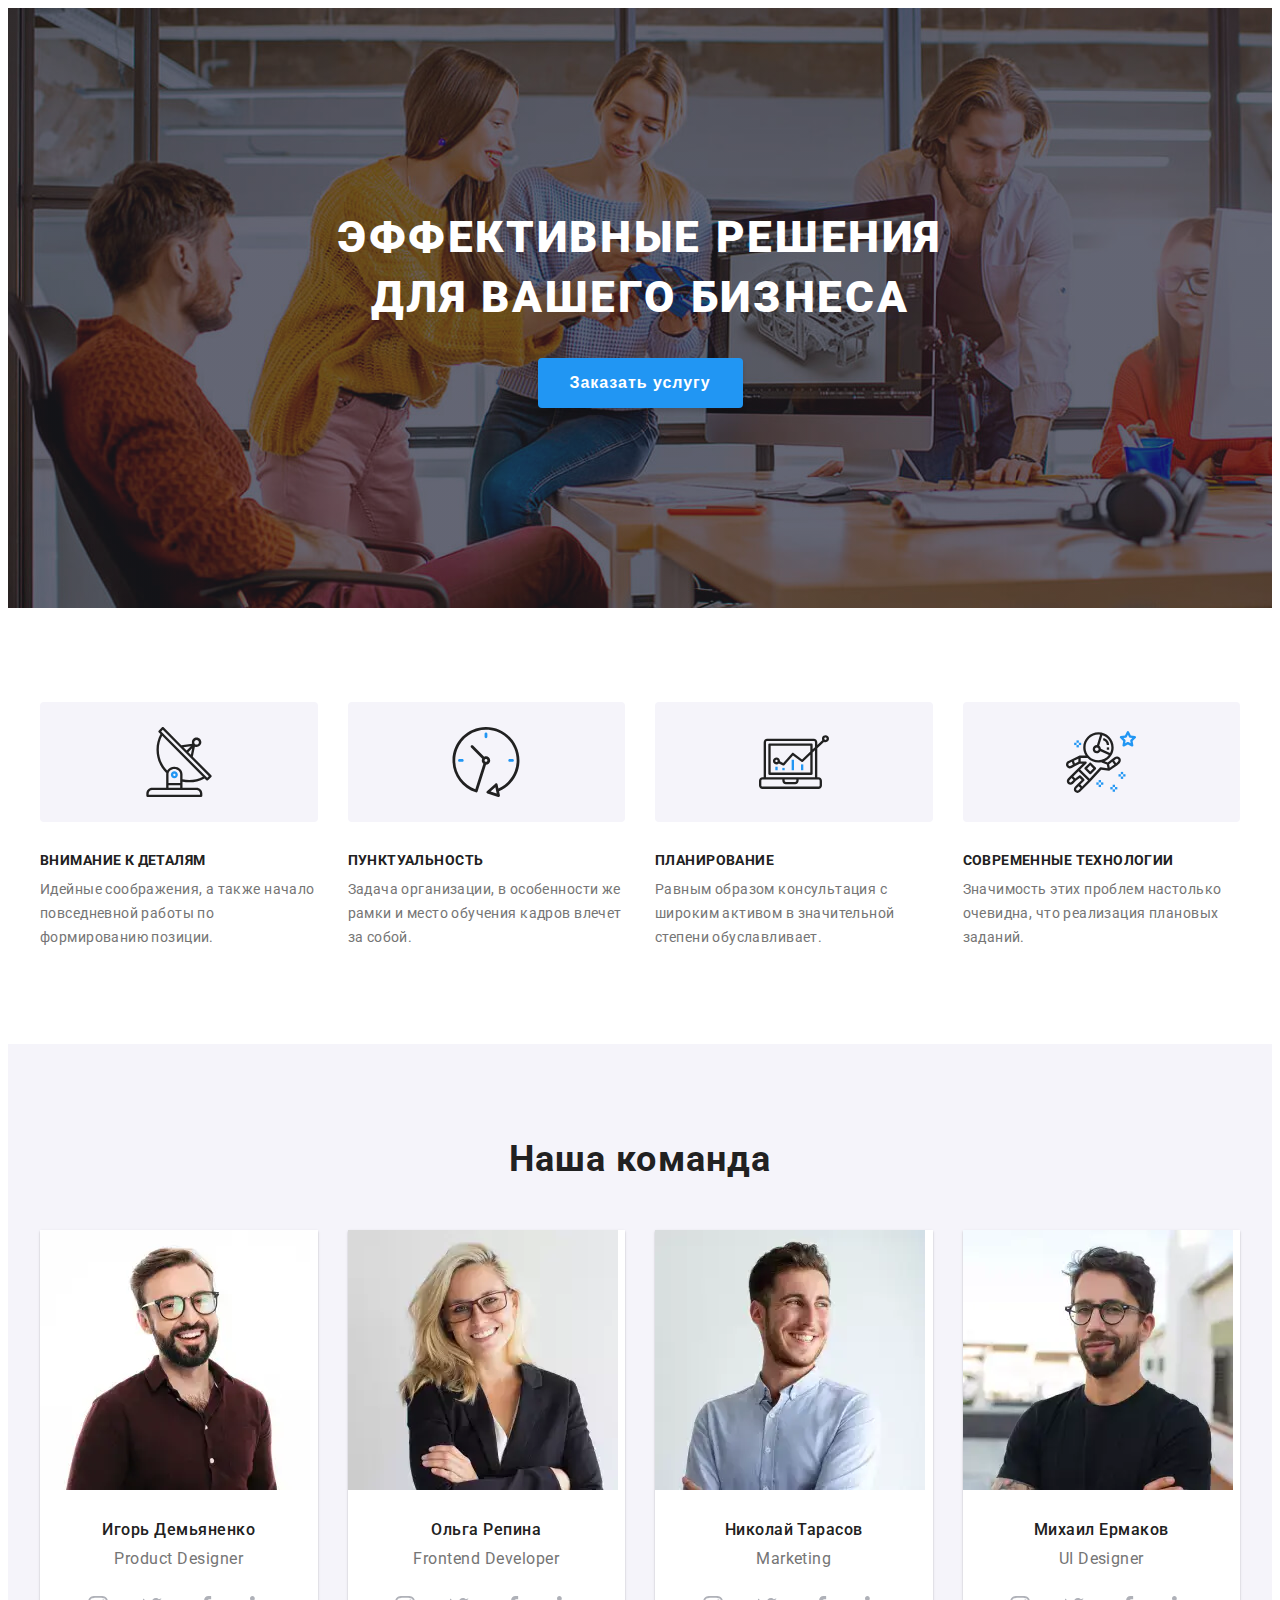
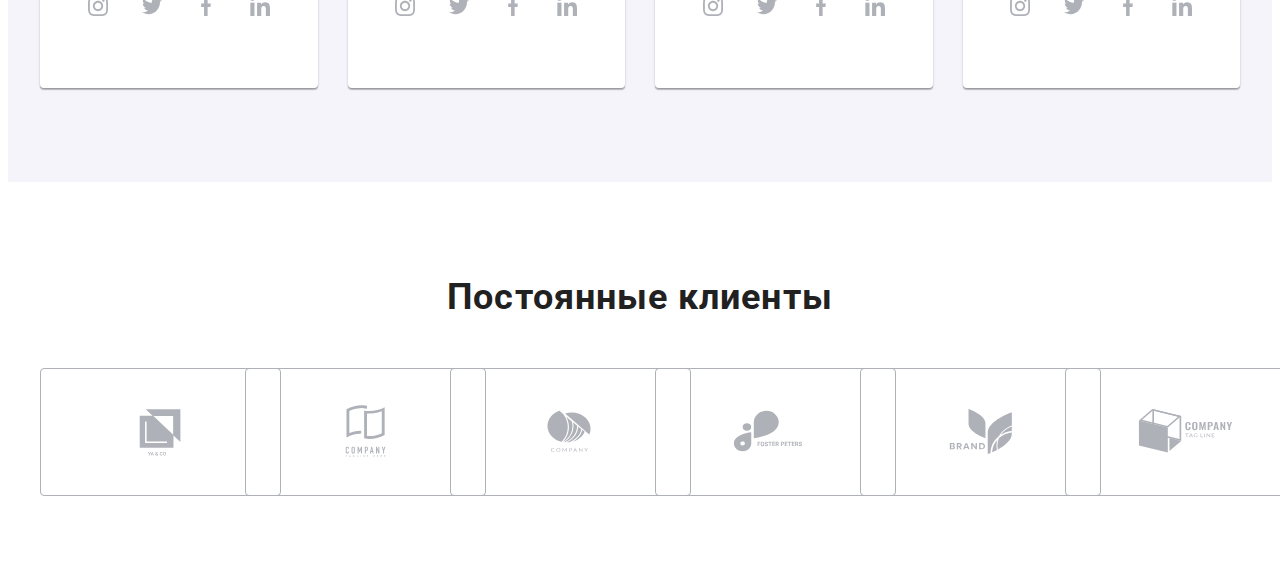
==== commit 830870a5: "Добавлена секция Hero и клиенты" ====
--- a/index.html
+++ b/index.html
@@ -62,7 +62,7 @@
     </header> -->
 
     <main>
-      <!-- <section class="hero">
+      <section class="hero">
         <div class="container hero__container">
           <h1 class="hero__title">
             Эффективные решения <br />
@@ -72,7 +72,7 @@
             Заказать услугу
           </button>
         </div>
-      </section> -->
+      </section>
       <section class="features section">
         <div class="container features__container">
           <h2 class="visually-hidden">Преимущества</h2>
@@ -226,38 +226,40 @@
 
                 <img class="team-image" src="#" alt="Игорь Демьяненко" />
               </picture>
-              <h3 class="team-subtitle">Игорь Демьяненко</h3>
-              <p class="team-text">Product Designer</p>
-              <ul class="social-list list">
-                <li class="social-list-item">
-                  <a class="social-list-link" href="#">
-                    <svg width="20" height="20" class="social-list-icon-">
-                      <use href="./images/icons.svg#icon-instagram-2"></use>
-                    </svg>
-                  </a>
-                </li>
-                <li class="social-list-item">
-                  <a class="social-list-link" href="#">
-                    <svg width="20" height="20" class="social-list-icon-">
-                      <use href="./images/icons.svg#icon-twitter-1"></use>
-                    </svg>
-                  </a>
-                </li>
-                <li class="social-list-item">
-                  <a class="social-list-link" href="#">
-                    <svg width="20" height="20" class="social-list-icon-">
-                      <use href="./images/icons.svg#icon-facebook-1"></use>
-                    </svg>
-                  </a>
-                </li>
-                <li class="social-list-item">
-                  <a class="social-list-link" href="#">
-                    <svg width="20" height="20" class="social-list-icon-">
-                      <use href="./images/icons.svg#icon-linkedin-1"></use>
-                    </svg>
-                  </a>
-                </li>
-              </ul>
+              <div class="team-info">
+                <h3 class="team-subtitle">Игорь Демьяненко</h3>
+                <p class="team-text">Product Designer</p>
+                <ul class="social-list list">
+                  <li class="social-list-item">
+                    <a class="social-list-link" href="#">
+                      <svg width="20" height="20" class="social-list-icon-">
+                        <use href="./images/icons.svg#icon-instagram-2"></use>
+                      </svg>
+                    </a>
+                  </li>
+                  <li class="social-list-item">
+                    <a class="social-list-link" href="#">
+                      <svg width="20" height="20" class="social-list-icon-">
+                        <use href="./images/icons.svg#icon-twitter-1"></use>
+                      </svg>
+                    </a>
+                  </li>
+                  <li class="social-list-item">
+                    <a class="social-list-link" href="#">
+                      <svg width="20" height="20" class="social-list-icon-">
+                        <use href="./images/icons.svg#icon-facebook-1"></use>
+                      </svg>
+                    </a>
+                  </li>
+                  <li class="social-list-item">
+                    <a class="social-list-link" href="#">
+                      <svg width="20" height="20" class="social-list-icon-">
+                        <use href="./images/icons.svg#icon-linkedin-1"></use>
+                      </svg>
+                    </a>
+                  </li>
+                </ul>
+              </div>
             </li>
             <li class="team-item">
               <picture>
@@ -309,38 +311,40 @@
 
                 <img class="team-image" src="#" alt="Ольга Репина" />
               </picture>
-              <h3 class="team-subtitle">Ольга Репина</h3>
-              <p class="team-text">Frontend Developer</p>
-              <ul class="social-list list">
-                <li class="social-list-item">
-                  <a class="social-list-link" href="#">
-                    <svg width="20" height="20" class="social-list-icon-">
-                      <use href="./images/icons.svg#icon-instagram-2"></use>
-                    </svg>
-                  </a>
-                </li>
-                <li class="social-list-item">
-                  <a class="social-list-link" href="#">
-                    <svg width="20" height="20" class="social-list-icon-">
-                      <use href="./images/icons.svg#icon-twitter-1"></use>
-                    </svg>
-                  </a>
-                </li>
-                <li class="social-list-item">
-                  <a class="social-list-link" href="#">
-                    <svg width="20" height="20" class="social-list-icon-">
-                      <use href="./images/icons.svg#icon-facebook-1"></use>
-                    </svg>
-                  </a>
-                </li>
-                <li class="social-list-item">
-                  <a class="social-list-link" href="#">
-                    <svg width="20" height="20" class="social-list-icon-">
-                      <use href="./images/icons.svg#icon-linkedin-1"></use>
-                    </svg>
-                  </a>
-                </li>
-              </ul>
+              <div class="team-info">
+                <h3 class="team-subtitle">Ольга Репина</h3>
+                <p class="team-text">Frontend Developer</p>
+                <ul class="social-list list">
+                  <li class="social-list-item">
+                    <a class="social-list-link" href="#">
+                      <svg width="20" height="20" class="social-list-icon-">
+                        <use href="./images/icons.svg#icon-instagram-2"></use>
+                      </svg>
+                    </a>
+                  </li>
+                  <li class="social-list-item">
+                    <a class="social-list-link" href="#">
+                      <svg width="20" height="20" class="social-list-icon-">
+                        <use href="./images/icons.svg#icon-twitter-1"></use>
+                      </svg>
+                    </a>
+                  </li>
+                  <li class="social-list-item">
+                    <a class="social-list-link" href="#">
+                      <svg width="20" height="20" class="social-list-icon-">
+                        <use href="./images/icons.svg#icon-facebook-1"></use>
+                      </svg>
+                    </a>
+                  </li>
+                  <li class="social-list-item">
+                    <a class="social-list-link" href="#">
+                      <svg width="20" height="20" class="social-list-icon-">
+                        <use href="./images/icons.svg#icon-linkedin-1"></use>
+                      </svg>
+                    </a>
+                  </li>
+                </ul>
+              </div>
             </li>
             <li class="team-item">
               <picture>
@@ -392,38 +396,40 @@
 
                 <img class="team-image" src="#" alt="Николай Тарасов" />
               </picture>
-              <h3 class="team-subtitle">Николай Тарасов</h3>
-              <p class="team-text">Marketing</p>
-              <ul class="social-list list">
-                <li class="social-list-item">
-                  <a class="social-list-link" href="#">
-                    <svg width="20" height="20" class="social-list-icon-">
-                      <use href="./images/icons.svg#icon-instagram-2"></use>
-                    </svg>
-                  </a>
-                </li>
-                <li class="social-list-item">
-                  <a class="social-list-link" href="#">
-                    <svg width="20" height="20" class="social-list-icon-">
-                      <use href="./images/icons.svg#icon-twitter-1"></use>
-                    </svg>
-                  </a>
-                </li>
-                <li class="social-list-item">
-                  <a class="social-list-link" href="#">
-                    <svg width="20" height="20" class="social-list-icon-">
-                      <use href="./images/icons.svg#icon-facebook-1"></use>
-                    </svg>
-                  </a>
-                </li>
-                <li class="social-list-item">
-                  <a class="social-list-link" href="#">
-                    <svg width="20" height="20" class="social-list-icon-">
-                      <use href="./images/icons.svg#icon-linkedin-1"></use>
-                    </svg>
-                  </a>
-                </li>
-              </ul>
+              <div class="team-info">
+                <h3 class="team-subtitle">Николай Тарасов</h3>
+                <p class="team-text">Marketing</p>
+                <ul class="social-list list">
+                  <li class="social-list-item">
+                    <a class="social-list-link" href="#">
+                      <svg width="20" height="20" class="social-list-icon-">
+                        <use href="./images/icons.svg#icon-instagram-2"></use>
+                      </svg>
+                    </a>
+                  </li>
+                  <li class="social-list-item">
+                    <a class="social-list-link" href="#">
+                      <svg width="20" height="20" class="social-list-icon-">
+                        <use href="./images/icons.svg#icon-twitter-1"></use>
+                      </svg>
+                    </a>
+                  </li>
+                  <li class="social-list-item">
+                    <a class="social-list-link" href="#">
+                      <svg width="20" height="20" class="social-list-icon-">
+                        <use href="./images/icons.svg#icon-facebook-1"></use>
+                      </svg>
+                    </a>
+                  </li>
+                  <li class="social-list-item">
+                    <a class="social-list-link" href="#">
+                      <svg width="20" height="20" class="social-list-icon-">
+                        <use href="./images/icons.svg#icon-linkedin-1"></use>
+                      </svg>
+                    </a>
+                  </li>
+                </ul>
+              </div>
             </li>
             <li class="team-item">
               <picture>
@@ -475,43 +481,45 @@
 
                 <img class="team-image" src="#" alt="Михаил Ермаков" />
               </picture>
-              <h3 class="team-subtitle">Михаил Ермаков</h3>
-              <p class="team-text">UI Designer</p>
-              <ul class="social-list list">
-                <li class="social-list-item">
-                  <a class="social-list-link" href="#">
-                    <svg width="20" height="20" class="social-list-icon-">
-                      <use href="./images/icons.svg#icon-instagram-2"></use>
-                    </svg>
-                  </a>
-                </li>
-                <li class="social-list-item">
-                  <a class="social-list-link" href="#">
-                    <svg width="20" height="20" class="social-list-icon-">
-                      <use href="./images/icons.svg#icon-twitter-1"></use>
-                    </svg>
-                  </a>
-                </li>
-                <li class="social-list-item">
-                  <a class="social-list-link" href="#">
-                    <svg width="20" height="20" class="social-list-icon-">
-                      <use href="./images/icons.svg#icon-facebook-1"></use>
-                    </svg>
-                  </a>
-                </li>
-                <li class="social-list-item">
-                  <a class="social-list-link" href="#">
-                    <svg width="20" height="20" class="social-list-icon-">
-                      <use href="./images/icons.svg#icon-linkedin-1"></use>
-                    </svg>
-                  </a>
-                </li>
-              </ul>
+              <div class="team-info">
+                <h3 class="team-subtitle">Михаил Ермаков</h3>
+                <p class="team-text">UI Designer</p>
+                <ul class="social-list list">
+                  <li class="social-list-item">
+                    <a class="social-list-link" href="#">
+                      <svg width="20" height="20" class="social-list-icon-">
+                        <use href="./images/icons.svg#icon-instagram-2"></use>
+                      </svg>
+                    </a>
+                  </li>
+                  <li class="social-list-item">
+                    <a class="social-list-link" href="#">
+                      <svg width="20" height="20" class="social-list-icon-">
+                        <use href="./images/icons.svg#icon-twitter-1"></use>
+                      </svg>
+                    </a>
+                  </li>
+                  <li class="social-list-item">
+                    <a class="social-list-link" href="#">
+                      <svg width="20" height="20" class="social-list-icon-">
+                        <use href="./images/icons.svg#icon-facebook-1"></use>
+                      </svg>
+                    </a>
+                  </li>
+                  <li class="social-list-item">
+                    <a class="social-list-link" href="#">
+                      <svg width="20" height="20" class="social-list-icon-">
+                        <use href="./images/icons.svg#icon-linkedin-1"></use>
+                      </svg>
+                    </a>
+                  </li>
+                </ul>
+              </div>
             </li>
           </ul>
         </div>
       </section>
-      <!-- <section class="clients-section section">
+      <section class="clients-section section">
         <div class="container">
           <h2 class="clients-title">Постоянные клиенты</h2>
           <ul class="clients-list list">
@@ -559,7 +567,7 @@
             </li>
           </ul>
         </div>
-      </section> -->
+      </section>
     </main>
     <!-- <footer class="footer">
       <div class="container footer-flex">
--- a/css/main.min.css
+++ b/css/main.min.css
@@ -1,2 +1,2 @@
-:root{--main-font: "Roboto", sans-serif;--secondary-font: "Raleway", sans-serif;--accent-color: #2196f3;--main-color: #212121;--secondary-color: #757575}.visually-hidden{position:absolute !important;clip:rect(1px 1px 1px 1px);clip:rect(1px, 1px, 1px, 1px);padding:0 !important;border:0 !important;height:1px !important;width:1px !important;overflow:hidden}.list{list-style:none}.link{text-decoration:none}h1,h2,h3,h4,p{margin-top:0;margin-bottom:0}ul,ol{margin-bottom:0;margin-top:0;padding-left:0}img{display:block;max-width:100%;height:auto}body{font-family:var(--main-font);font-weight:500;color:var(--main-color)}.section{padding-top:60px;padding-bottom:60px}@media screen and (min-width: 1200px){.section{padding-top:94px;padding-bottom:94px}}.container{padding-left:15px;padding-right:15px}@media screen and (min-width: 480px){.container{width:480px;margin:0 auto}}@media screen and (min-width: 768px){.container{width:768px}}@media screen and (min-width: 1200px){.container{width:1200px}}.logo{font-family:var(--secondary-font);font-size:26px;font-weight:700;line-height:1.2;letter-spacing:.03em;color:var(--accent-color);text-decoration:none}.logo__text{color:var(--main-color)}.header{border:1px solid #ececec}.header__navigation{display:flex;align-items:center}.navigation{display:flex;align-items:center}.navigation__list{display:flex;align-items:center;margin-left:93px}.navigation__item:not(:last-child){margin-right:50px}.navigation__item:visited{color:var(--main-color)}.navigation__link{position:relative;display:block;padding-top:32px;padding-bottom:32px;color:var(--main-color);font-size:14px;font-weight:500;line-height:1.15;letter-spacing:.02em;transition:color 250ms cubic-bezier(0.4, 0, 0.2, 1)}.navigation__link:hover,.navigation__link:focus{color:var(--accent-color)}.navigation__link.current{color:var(--accent-color)}.navigation__link.current::after{content:"";position:absolute;left:0;bottom:-1px;width:100%;height:4px;border-radius:2px;background-color:var(--accent-color)}.contact{display:flex;margin-left:auto;align-items:center}.contact__item:last-child{margin-left:50px}.contact__link{display:flex;align-items:center;font-size:14px;font-weight:500;line-height:1.15;letter-spacing:.02em;color:var(--secondary-color)}.contact__link:hover,.contact__link:focus{color:var(--accent-color)}.contact__icon{margin-right:10px;fill:currentColor}.footer{background-color:#2f303a;padding-top:60px;padding-bottom:60px}.footer-flex{display:flex;align-items:baseline}.footer-nav{display:flex;flex-direction:column;margin-right:70px}.footer-logo{margin-bottom:20px}.footer-text{color:#ffffff}.adress-text{margin-bottom:9px;font-size:16px;font-weight:400;line-height:1.7;letter-spacing:.03em;color:#ffffff}.footer-link{display:flex;font-size:16px;font-weight:400;line-height:1.7;letter-spacing:.03em;color:rgba(255,255,255,0.6);transition:color 250ms cubic-bezier(0.4, 0, 0.2, 1)}.footer-link:hover,.footer-link:focus{color:var(--accent-color)}.footer-link:not(:last-child){margin-bottom:9px}.footer-social{display:flex;flex-direction:column}.footer-social-subtitle{margin-bottom:20px;font-size:14px;font-weight:700;line-height:1.15;letter-spacing:.03em;color:#ffffff;text-transform:uppercase}.footer-social-list{display:flex;justify-content:space-between;align-items:center;width:206px}.footer-social-link{display:flex;align-items:center;justify-content:center;width:44px;height:44px;border-radius:50%;background-color:rgba(255,255,255,0.1);fill:#ffffff;transition:background-color 250ms cubic-bezier(0.4, 0, 0.2, 1)}.footer-social-link:hover,.footer-social-link:focus{background-color:var(--accent-color)}.footer-social.icon{width:20px;height:20px}.footer-subscription{margin-left:auto}.footer-form-subtitle{margin-bottom:20px;font-size:14px;font-weight:700;line-height:1.15;letter-spacing:.03em;color:#ffffff;text-transform:uppercase}.footer-form{display:flex}.footer-form-input{width:358px;height:50px;padding-left:16px;background-color:transparent;color:#ffffff;border:1px solid rgba(255,255,255,0.3);filter:drop-shadow(0px 4px 4px rgba(0,0,0,0.15));border-radius:4px;margin-right:12px}.subscribe-button{display:inline-flex;padding:10px 29px;align-items:center;background:#2196f3;box-shadow:0px 4px 4px rgba(0,0,0,0.15);border-radius:4px;border:0;font-size:16px;font-weight:700;line-height:1.875;letter-spacing:.03em;color:#ffffff;cursor:pointer;transition:background-color 250ms cubic-bezier(0.4, 0, 0.2, 1)}.subscribe-button:hover,.subscribe-button:focus{background:#188ce8;box-shadow:0px 4px 4px rgba(0,0,0,0.15);border-radius:4px}.subscribe-button-icon{margin-left:10px}.hero{max-width:1600px;padding-top:200px;padding-bottom:200px;margin-left:auto;margin-right:auto;background-color:#2f303a;background-image:linear-gradient(rgba(47,48,58,0.4), rgba(47,48,58,0.4)),url(../images/hero.jpg);background-repeat:no-repeat;background-size:cover}.hero__container{display:flex;flex-direction:column;align-items:center}.hero__title{font-size:44px;font-weight:900;line-height:1.36;letter-spacing:.06em;text-align:center;text-transform:uppercase;color:#ffffff;margin-bottom:30px}.hero-button{padding:10px 32px;font-size:16px;font-weight:700;line-height:1.9;letter-spacing:.06em;text-align:center;color:#ffffff;background-color:var(--accent-color);box-shadow:0px 4px 4px rgba(0,0,0,0.15);border-radius:4px;border:none;cursor:pointer}.features__decoration{display:flex;justify-content:center;align-items:center;height:120px;background:#f5f4fa;margin-bottom:30px;border-radius:4px}.features__subtitle{margin-bottom:10px;font-size:14px;font-weight:700;line-height:1.15;letter-spacing:.03em;text-transform:uppercase;text-align:center}.features__text{font-size:14px;font-weight:400;line-height:1.7;letter-spacing:.03em;color:var(--secondary-color)}@media screen and (max-width: 767px){.features__item:not(:last-child){margin-bottom:30px}}@media screen and (min-width: 768px){.features__subtitle{text-align:left}.features__list{display:flex;flex-wrap:wrap;margin-top:-30px;margin-left:-30px}.features__item{flex-basis:calc((100% - 60px) / 2);margin-top:30px;margin-left:30px}}@media screen and (min-width: 1200px){.features__item{flex-basis:calc((100% - 120px) / 4)}}.services-title{margin-bottom:50px;font-size:36px;font-weight:700;line-height:1.17;letter-spacing:.03em;text-align:center}.services-list{display:flex;flex-wrap:wrap;margin-left:-30px;margin-top:-30px}.services-item{position:relative;overflow:hidden;flex-basis:calc((100% - 90px) / 3);margin-left:30px;margin-top:30px}.services-description{position:absolute;bottom:0;left:0;width:100%;text-align:center;padding-top:27px;padding-bottom:27px;font-size:14px;font-weight:700;line-height:1.14;letter-spacing:.03em;color:#ffffff;background-color:rgba(47,48,58,0.8);text-transform:uppercase}.team-section{background-color:#f5f4fa}.team-title{font-size:28px;font-weight:700;line-height:1.17;letter-spacing:.03em;text-align:center;margin-bottom:30px}.team-item{background-color:white;box-shadow:0px 1px 3px rgba(0,0,0,0.12),0px 1px 1px rgba(0,0,0,0.14),0px 2px 1px rgba(0,0,0,0.2);border-radius:0px 0px 4px 4px}.team-image{margin-bottom:30px}.team-subtitle{margin-bottom:10px;font-size:16px;font-weight:500;line-height:1.19;letter-spacing:.03em;text-align:center}.team-text{margin-bottom:16px;text-align:center;font-size:16px;font-weight:400;line-height:1.19;letter-spacing:.03em;color:var(--secondary-color)}.social-list{display:flex;justify-content:space-between;margin-left:auto;margin-right:auto;margin-bottom:24px;width:206px}.social-list-icon{width:20px;height:20px}.social-list-link{display:flex;align-items:center;justify-content:center;width:44px;height:44px;border-radius:50%;background-color:#ffffff;fill:#afb1b8;transition:background-color 250ms cubic-bezier(0.4, 0, 0.2, 1)}.social-list-link:hover,.social-list-link:focus{fill:#ffffff;background-color:var(--accent-color)}@media screen and (max-width: 767px){.team-list:not(:last-child){margin-bottom:30px}}@media screen and (min-width: 768px){.team-list{display:flex;flex-wrap:wrap;margin-top:-30px;margin-left:-30px}.team-item{flex-basis:calc((100% - 60px) / 2);margin-top:30px;margin-left:30px}}@media screen and (min-width: 1200px){.team-title{font-size:36px;font-weight:700;line-height:1.17;letter-spacing:.03em;margin-bottom:50px}.team-item{flex-basis:calc((100% - 120px) / 4);margin-top:30px;margin-left:30px}.social-list{margin-bottom:30px}}.clients-title{margin-bottom:50px;font-size:36px;font-weight:700;line-height:1.17;letter-spacing:.03em;text-align:center}.clients-list{display:flex;justify-content:space-between}.clients-item{width:170px;height:92px}.clients-link{display:flex;justify-content:center;align-items:center;padding:16px 32px;width:100%;height:100%;fill:#afb1b8;border:1px solid #afb1b8;border-radius:4px}.clients-link:hover,.clients-link:focus{fill:var(--accent-color);border:1px solid #2196f3;box-sizing:border-box;border-radius:4px}.backdrop{position:fixed;top:0;left:0;width:100vw;height:100vh;background-color:rgba(0,0,0,0.2);transition:opacity 250ms linear, visibility 250ms linear}.is-hidden{opacity:0;visibility:hidden;pointer-events:none}.modal{position:absolute;left:50%;top:50%;transform:translate(-50%, -50%);width:528px;padding:40px;background-color:#ffffff}.modal-title{margin-bottom:12px;font-size:20px;font-weight:700;line-height:1.15;letter-spacing:.03em;text-align:center}.close-button{position:absolute;display:flex;align-items:center;justify-content:center;top:8px;right:8px;width:30px;height:30px;border-radius:50%;border:1px solid rgba(0,0,0,0.1);background-color:transparent;cursor:pointer;transition:fill 250ms linear}.close-button:focus,.close-button:hover{fill:var(--accent-color)}.modal-form{display:flex;flex-direction:column}.modal-form-field{display:flex;flex-direction:column;margin-bottom:10px;position:relative}.modal-form-field-comment{margin-bottom:20px}.form-field-text{font-size:12px;font-weight:400;line-height:1.15;letter-spacing:.01em;color:var(--secondary-color);margin-bottom:4px}.modal-form-input-wrapper{position:relative;display:block}.modal-form-input{width:100%;height:40px;border:1px solid rgba(33,33,33,0.2);border-radius:4px;padding-left:40px;cursor:pointer;transition:border-color 250ms linear}.modal-form-input:focus,.modal-form-input:hover{outline:none;border-color:var(--accent-color)}.modal-form-icon{position:absolute;top:50%;left:12px;transform:translateY(-50%)}.modal-form-icon .modal-form-input:focus,.modal-form-input:hover+.modal-form-icon{fill:var(--accent-color)}.modal-form-message{width:100%;height:120px;border:1px solid rgba(33,33,33,0.2);border-radius:4px;resize:none;padding-left:16px;padding-top:12px;transition:border-color 250ms linear}.modal-form-message:hover,.modal-form-message:focus{outline:none;border-color:var(--accent-color)}.modal-form-message::placeholder{font-size:12px;font-weight:400;line-height:1.16;letter-spacing:.01em;color:rgba(117,117,117,0.5)}.modal-form-checkbox-label{display:flex;align-items:center;justify-content:center;margin-top:var(--accent-color);font-size:14px;line-height:1.71px;letter-spacing:0.03em;color:var(--secondary-color);margin-bottom:30px}.modal-form-checkbox-label::before{display:block;content:"";width:16px;height:15px;border:2px solid #212121;border-radius:2px;cursor:pointer;margin-right:10px}.modal-form-checkbox:checked+.modal-form-checkbox-label::before{background-image:url(../images/icon_check.svg);border:none}.modal-form-checkbox:focus+.modal-form-checkbox-label::before{color:rgba 0,0,255,0.5}.modal-form-link{margin-left:4px;color:var(--accent-color);transition:border-color 250ms linear}.submit-button{align-self:center;padding:10px 55px;font-size:16px;font-weight:700;line-height:1.9;letter-spacing:.06em;text-align:center;color:#ffffff;background-color:var(--accent-color);box-shadow:0px 4px 4px rgba(0,0,0,0.15);border-radius:4px;border:none;cursor:pointer;transition:box-shadow 250ms cubic-bezier(0.4, 0, 0.2, 1);transition:background-color 250ms cubic-bezier(0.4, 0, 0.2, 1)}.submit-button:hover,.submit-button:focus{background:#188ce8;box-shadow:0px 4px 4px rgba(0,0,0,0.15);border-radius:4px}.filters-list{display:flex;justify-content:center;margin-bottom:50px}.filters-item:not(:last-child){margin-right:8px}.filters-button{padding:6px 22px;font-size:16px;font-weight:500;line-height:1.85;letter-spacing:.03em;text-align:center;background-color:#f5f4fa;border-radius:4px;border:none;cursor:pointer;transition:box-shadow 250ms cubic-bezier(0.4, 0, 0.2, 1);transition:background-color 250ms cubic-bezier(0.4, 0, 0.2, 1)}.filters-button:hover,.filters-button:focus{background-color:var(--accent-color);color:#ffffff;box-shadow:0px 3px 1px rgba(0,0,0,0.1),0px 1px 2px rgba(0,0,0,0.08),0px 2px 2px rgba(0,0,0,0.12);border-radius:4px}.portfolio-list{display:flex;flex-wrap:wrap;margin-left:-30px;margin-top:-30px}.portfolio-content{background:#ffffff;border:1px solid #eeeeee;padding:20px 24px;box-sizing:border-box}.portfolio-item{flex-basis:calc((100% - 90px) / 3);margin-left:30px;margin-top:30px;transition:box-shadow 250ms cubic-bezier(0.4, 0, 0.2, 1)}.portfolio-item:hover,.portfolio-item:focus{box-shadow:0px 1px 1px rgba(0,0,0,0.12),0px 4px 4px rgba(0,0,0,0.06),1px 4px 6px rgba(0,0,0,0.16);cursor:pointer}.portfolio-link{display:block;color:var(--main-color)}.portfolio-link:visited{color:var(--main-color)}.portfolio-wrapper{position:relative;overflow:hidden}.portfolio-overlay{position:absolute;top:0;left:0;width:100%;height:100%;padding:63px 24px;overflow:auto;font-size:18px;font-weight:400;line-height:1.55;letter-spacing:.03em;color:#ffffff;background-color:rgba(33,150,243,0.9);transform:translateY(100%);transition:transform 250ms cubic-bezier(0.4, 0, 0.2, 1)}.portfolio-link:hover .portfolio-overlay,.portfolio-link:focus .portfolio-overlay{transform:translateY(0%)}.portfolio-subtitle{margin-bottom:4px;font-size:18px;font-weight:700;line-height:2;letter-spacing:.06em;color:var(--main-color)}.portfolio-text{font-size:16px;font-weight:400;line-height:1.87;letter-spacing:.03em;color:var(--secondary-color)}
+:root{--main-font: "Roboto", sans-serif;--secondary-font: "Raleway", sans-serif;--accent-color: #2196f3;--main-color: #212121;--secondary-color: #757575}.visually-hidden{position:absolute !important;clip:rect(1px 1px 1px 1px);clip:rect(1px, 1px, 1px, 1px);padding:0 !important;border:0 !important;height:1px !important;width:1px !important;overflow:hidden}.list{list-style:none}.link{text-decoration:none}h1,h2,h3,h4,p{margin-top:0;margin-bottom:0}ul,ol{margin-bottom:0;margin-top:0;padding-left:0}img{display:block;max-width:100%;height:auto}body{font-family:var(--main-font);font-weight:500;color:var(--main-color)}.section{padding-top:60px;padding-bottom:60px}@media screen and (min-width: 1200px){.section{padding-top:94px;padding-bottom:94px}}.container{padding-left:15px;padding-right:15px}@media screen and (min-width: 480px){.container{width:480px;margin:0 auto}}@media screen and (min-width: 768px){.container{width:768px}}@media screen and (min-width: 1200px){.container{width:1200px}}.logo{font-family:var(--secondary-font);font-size:26px;font-weight:700;line-height:1.2;letter-spacing:.03em;color:var(--accent-color);text-decoration:none}.logo__text{color:var(--main-color)}.header{border:1px solid #ececec}.header__navigation{display:flex;align-items:center}.navigation{display:flex;align-items:center}.navigation__list{display:flex;align-items:center;margin-left:93px}.navigation__item:not(:last-child){margin-right:50px}.navigation__item:visited{color:var(--main-color)}.navigation__link{position:relative;display:block;padding-top:32px;padding-bottom:32px;color:var(--main-color);font-size:14px;font-weight:500;line-height:1.15;letter-spacing:.02em;transition:color 250ms cubic-bezier(0.4, 0, 0.2, 1)}.navigation__link:hover,.navigation__link:focus{color:var(--accent-color)}.navigation__link.current{color:var(--accent-color)}.navigation__link.current::after{content:"";position:absolute;left:0;bottom:-1px;width:100%;height:4px;border-radius:2px;background-color:var(--accent-color)}.contact{display:flex;margin-left:auto;align-items:center}.contact__item:last-child{margin-left:50px}.contact__link{display:flex;align-items:center;font-size:14px;font-weight:500;line-height:1.15;letter-spacing:.02em;color:var(--secondary-color)}.contact__link:hover,.contact__link:focus{color:var(--accent-color)}.contact__icon{margin-right:10px;fill:currentColor}.footer{background-color:#2f303a;padding-top:60px;padding-bottom:60px}.footer-flex{display:flex;align-items:baseline}.footer-nav{display:flex;flex-direction:column;margin-right:70px}.footer-logo{margin-bottom:20px}.footer-text{color:#ffffff}.adress-text{margin-bottom:9px;font-size:16px;font-weight:400;line-height:1.7;letter-spacing:.03em;color:#ffffff}.footer-link{display:flex;font-size:16px;font-weight:400;line-height:1.7;letter-spacing:.03em;color:rgba(255,255,255,0.6);transition:color 250ms cubic-bezier(0.4, 0, 0.2, 1)}.footer-link:hover,.footer-link:focus{color:var(--accent-color)}.footer-link:not(:last-child){margin-bottom:9px}.footer-social{display:flex;flex-direction:column}.footer-social-subtitle{margin-bottom:20px;font-size:14px;font-weight:700;line-height:1.15;letter-spacing:.03em;color:#ffffff;text-transform:uppercase}.footer-social-list{display:flex;justify-content:space-between;align-items:center;width:206px}.footer-social-link{display:flex;align-items:center;justify-content:center;width:44px;height:44px;border-radius:50%;background-color:rgba(255,255,255,0.1);fill:#ffffff;transition:background-color 250ms cubic-bezier(0.4, 0, 0.2, 1)}.footer-social-link:hover,.footer-social-link:focus{background-color:var(--accent-color)}.footer-social.icon{width:20px;height:20px}.footer-subscription{margin-left:auto}.footer-form-subtitle{margin-bottom:20px;font-size:14px;font-weight:700;line-height:1.15;letter-spacing:.03em;color:#ffffff;text-transform:uppercase}.footer-form{display:flex}.footer-form-input{width:358px;height:50px;padding-left:16px;background-color:transparent;color:#ffffff;border:1px solid rgba(255,255,255,0.3);filter:drop-shadow(0px 4px 4px rgba(0,0,0,0.15));border-radius:4px;margin-right:12px}.subscribe-button{display:inline-flex;padding:10px 29px;align-items:center;background:#2196f3;box-shadow:0px 4px 4px rgba(0,0,0,0.15);border-radius:4px;border:0;font-size:16px;font-weight:700;line-height:1.875;letter-spacing:.03em;color:#ffffff;cursor:pointer;transition:background-color 250ms cubic-bezier(0.4, 0, 0.2, 1)}.subscribe-button:hover,.subscribe-button:focus{background:#188ce8;box-shadow:0px 4px 4px rgba(0,0,0,0.15);border-radius:4px}.subscribe-button-icon{margin-left:10px}.hero{width:100%;padding-top:118px;padding-bottom:118px;margin-left:auto;margin-right:auto;background-color:#2f303a;background-image:linear-gradient(rgba(47,48,58,0.4), rgba(47,48,58,0.4)),url(../images/hero/hero-mobile.jpg);background-repeat:no-repeat;background-size:cover}.hero__container{display:flex;flex-direction:column;align-items:center}.hero__title{font-size:26px;font-weight:900;line-height:1.61;letter-spacing:.06em;text-align:center;text-transform:uppercase;color:#ffffff;margin-bottom:30px}.hero-button{padding:10px 32px;font-size:16px;font-weight:700;line-height:1.9;letter-spacing:.06em;text-align:center;color:#ffffff;background-color:var(--accent-color);box-shadow:0px 4px 4px rgba(0,0,0,0.15);border-radius:4px;border:none;cursor:pointer}@media screen and (min-width: 768px){.hero{background-image:linear-gradient(rgba(47,48,58,0.4), rgba(47,48,58,0.4)),url(../images/hero/hero-tablet.jpg)}}@media screen and (min-width: 1200px){.hero{padding-top:200px;padding-bottom:200px;background-image:linear-gradient(rgba(47,48,58,0.4), rgba(47,48,58,0.4)),url(../images/hero/hero-desktop.jpg)}.hero__title{font-size:44px;font-weight:900;line-height:1.36;letter-spacing:.06em}}.features__decoration{display:flex;justify-content:center;align-items:center;height:120px;background:#f5f4fa;margin-bottom:30px;border-radius:4px}.features__subtitle{margin-bottom:10px;font-size:14px;font-weight:700;line-height:1.15;letter-spacing:.03em;text-transform:uppercase;text-align:center}.features__text{font-size:14px;font-weight:400;line-height:1.7;letter-spacing:.03em;color:var(--secondary-color)}@media screen and (max-width: 767px){.features__item:not(:last-child){margin-bottom:30px}}@media screen and (min-width: 768px){.features__subtitle{text-align:left}.features__list{display:flex;flex-wrap:wrap;margin-top:-30px;margin-left:-30px}.features__item{flex-basis:calc((100% - 60px) / 2);margin-top:30px;margin-left:30px}}@media screen and (min-width: 1200px){.features__item{flex-basis:calc((100% - 120px) / 4)}}.services-title{margin-bottom:50px;font-size:36px;font-weight:700;line-height:1.17;letter-spacing:.03em;text-align:center}.services-list{display:flex;flex-wrap:wrap;margin-left:-30px;margin-top:-30px}.services-item{position:relative;overflow:hidden;flex-basis:calc((100% - 90px) / 3);margin-left:30px;margin-top:30px}.services-description{position:absolute;bottom:0;left:0;width:100%;text-align:center;padding-top:27px;padding-bottom:27px;font-size:14px;font-weight:700;line-height:1.14;letter-spacing:.03em;color:#ffffff;background-color:rgba(47,48,58,0.8);text-transform:uppercase}.team-section{background-color:#f5f4fa}.team-title{font-size:28px;font-weight:700;line-height:1.17;letter-spacing:.03em;text-align:center;margin-bottom:30px}.team-item{background-color:white;box-shadow:0px 1px 3px rgba(0,0,0,0.12),0px 1px 1px rgba(0,0,0,0.14),0px 2px 1px rgba(0,0,0,0.2);border-radius:0px 0px 4px 4px}.team-info{padding-top:30px;padding-bottom:24px;padding-left:122px;padding-right:122px}.team-subtitle{margin-bottom:10px;font-size:16px;font-weight:500;line-height:1.19;letter-spacing:.03em;text-align:center}.team-text{margin-bottom:16px;text-align:center;font-size:16px;font-weight:400;line-height:1.19;letter-spacing:.03em;color:var(--secondary-color)}.social-list{display:flex;justify-content:center;margin-left:auto;margin-right:auto}.social-list-item:not(:last-child){margin-right:10px}.social-list-icon{width:20px;height:20px}.social-list-link{display:flex;align-items:center;justify-content:center;width:44px;height:44px;border-radius:50%;background-color:#ffffff;fill:#afb1b8;transition:background-color 250ms cubic-bezier(0.4, 0, 0.2, 1)}.social-list-link:hover,.social-list-link:focus{fill:#ffffff;background-color:var(--accent-color)}@media screen and (max-width: 767px){.team-item:not(:last-child){margin-bottom:30px}}@media screen and (min-width: 768px){.team-list{display:flex;flex-wrap:wrap;margin-top:-30px;margin-left:-30px}.team-item{flex-basis:calc((100% - 60px) / 2);margin-top:30px;margin-left:30px}.team-item:not(:last-child){margin-bottom:0}.team-info{padding-left:74px;padding-right:74px}}@media screen and (min-width: 1200px){.team-title{font-size:36px;font-weight:700;line-height:1.17;letter-spacing:.03em;margin-bottom:50px}.team-item{flex-basis:calc((100% - 120px) / 4);margin-top:30px;margin-left:30px}.team-info{padding-left:32px;padding-right:32px;padding-bottom:30px}.social-list{margin-bottom:30px}}.clients-title{margin-bottom:30px;font-size:28px;font-weight:700;line-height:1.17;letter-spacing:.03em;text-align:center}.clients-list{display:flex;flex-wrap:wrap;margin-top:-30px;margin-left:-30px}.clients-item{flex-basis:calc((100% - 60px) / 2);margin-top:30px;margin-left:30px}.clients-link{display:flex;justify-content:center;align-items:center;padding:16px 32px;width:100%;height:100%;fill:#afb1b8;border:1px solid #afb1b8;border-radius:4px}.clients-link:hover,.clients-link:focus{fill:var(--accent-color);border:1px solid #2196f3;box-sizing:border-box;border-radius:4px}@media screen and (min-width: 768px){.clients-item{flex-basis:calc((100% - 90px) / 3)}}@media screen and (min-width: 1200px){.clients-title{font-size:36px;font-weight:700;line-height:1.17;letter-spacing:.03em;margin-bottom:50px}.clients-list{flex-wrap:nowrap;justify-content:space-between}}.backdrop{position:fixed;top:0;left:0;width:100vw;height:100vh;background-color:rgba(0,0,0,0.2);transition:opacity 250ms linear, visibility 250ms linear}.is-hidden{opacity:0;visibility:hidden;pointer-events:none}.modal{position:absolute;left:50%;top:50%;transform:translate(-50%, -50%);width:528px;padding:40px;background-color:#ffffff}.modal-title{margin-bottom:12px;font-size:20px;font-weight:700;line-height:1.15;letter-spacing:.03em;text-align:center}.close-button{position:absolute;display:flex;align-items:center;justify-content:center;top:8px;right:8px;width:30px;height:30px;border-radius:50%;border:1px solid rgba(0,0,0,0.1);background-color:transparent;cursor:pointer;transition:fill 250ms linear}.close-button:focus,.close-button:hover{fill:var(--accent-color)}.modal-form{display:flex;flex-direction:column}.modal-form-field{display:flex;flex-direction:column;margin-bottom:10px;position:relative}.modal-form-field-comment{margin-bottom:20px}.form-field-text{font-size:12px;font-weight:400;line-height:1.15;letter-spacing:.01em;color:var(--secondary-color);margin-bottom:4px}.modal-form-input-wrapper{position:relative;display:block}.modal-form-input{width:100%;height:40px;border:1px solid rgba(33,33,33,0.2);border-radius:4px;padding-left:40px;cursor:pointer;transition:border-color 250ms linear}.modal-form-input:focus,.modal-form-input:hover{outline:none;border-color:var(--accent-color)}.modal-form-icon{position:absolute;top:50%;left:12px;transform:translateY(-50%)}.modal-form-icon .modal-form-input:focus,.modal-form-input:hover+.modal-form-icon{fill:var(--accent-color)}.modal-form-message{width:100%;height:120px;border:1px solid rgba(33,33,33,0.2);border-radius:4px;resize:none;padding-left:16px;padding-top:12px;transition:border-color 250ms linear}.modal-form-message:hover,.modal-form-message:focus{outline:none;border-color:var(--accent-color)}.modal-form-message::placeholder{font-size:12px;font-weight:400;line-height:1.16;letter-spacing:.01em;color:rgba(117,117,117,0.5)}.modal-form-checkbox-label{display:flex;align-items:center;justify-content:center;margin-top:var(--accent-color);font-size:14px;line-height:1.71px;letter-spacing:0.03em;color:var(--secondary-color);margin-bottom:30px}.modal-form-checkbox-label::before{display:block;content:"";width:16px;height:15px;border:2px solid #212121;border-radius:2px;cursor:pointer;margin-right:10px}.modal-form-checkbox:checked+.modal-form-checkbox-label::before{background-image:url(../images/icon_check.svg);border:none}.modal-form-checkbox:focus+.modal-form-checkbox-label::before{color:rgba 0,0,255,0.5}.modal-form-link{margin-left:4px;color:var(--accent-color);transition:border-color 250ms linear}.submit-button{align-self:center;padding:10px 55px;font-size:16px;font-weight:700;line-height:1.9;letter-spacing:.06em;text-align:center;color:#ffffff;background-color:var(--accent-color);box-shadow:0px 4px 4px rgba(0,0,0,0.15);border-radius:4px;border:none;cursor:pointer;transition:box-shadow 250ms cubic-bezier(0.4, 0, 0.2, 1);transition:background-color 250ms cubic-bezier(0.4, 0, 0.2, 1)}.submit-button:hover,.submit-button:focus{background:#188ce8;box-shadow:0px 4px 4px rgba(0,0,0,0.15);border-radius:4px}.filters-list{display:flex;justify-content:center;margin-bottom:50px}.filters-item:not(:last-child){margin-right:8px}.filters-button{padding:6px 22px;font-size:16px;font-weight:500;line-height:1.85;letter-spacing:.03em;text-align:center;background-color:#f5f4fa;border-radius:4px;border:none;cursor:pointer;transition:box-shadow 250ms cubic-bezier(0.4, 0, 0.2, 1);transition:background-color 250ms cubic-bezier(0.4, 0, 0.2, 1)}.filters-button:hover,.filters-button:focus{background-color:var(--accent-color);color:#ffffff;box-shadow:0px 3px 1px rgba(0,0,0,0.1),0px 1px 2px rgba(0,0,0,0.08),0px 2px 2px rgba(0,0,0,0.12);border-radius:4px}.portfolio-list{display:flex;flex-wrap:wrap;margin-left:-30px;margin-top:-30px}.portfolio-content{background:#ffffff;border:1px solid #eeeeee;padding:20px 24px;box-sizing:border-box}.portfolio-item{flex-basis:calc((100% - 90px) / 3);margin-left:30px;margin-top:30px;transition:box-shadow 250ms cubic-bezier(0.4, 0, 0.2, 1)}.portfolio-item:hover,.portfolio-item:focus{box-shadow:0px 1px 1px rgba(0,0,0,0.12),0px 4px 4px rgba(0,0,0,0.06),1px 4px 6px rgba(0,0,0,0.16);cursor:pointer}.portfolio-link{display:block;color:var(--main-color)}.portfolio-link:visited{color:var(--main-color)}.portfolio-wrapper{position:relative;overflow:hidden}.portfolio-overlay{position:absolute;top:0;left:0;width:100%;height:100%;padding:63px 24px;overflow:auto;font-size:18px;font-weight:400;line-height:1.55;letter-spacing:.03em;color:#ffffff;background-color:rgba(33,150,243,0.9);transform:translateY(100%);transition:transform 250ms cubic-bezier(0.4, 0, 0.2, 1)}.portfolio-link:hover .portfolio-overlay,.portfolio-link:focus .portfolio-overlay{transform:translateY(0%)}.portfolio-subtitle{margin-bottom:4px;font-size:18px;font-weight:700;line-height:2;letter-spacing:.06em;color:var(--main-color)}.portfolio-text{font-size:16px;font-weight:400;line-height:1.87;letter-spacing:.03em;color:var(--secondary-color)}
 /*# sourceMappingURL=main.min.css.map */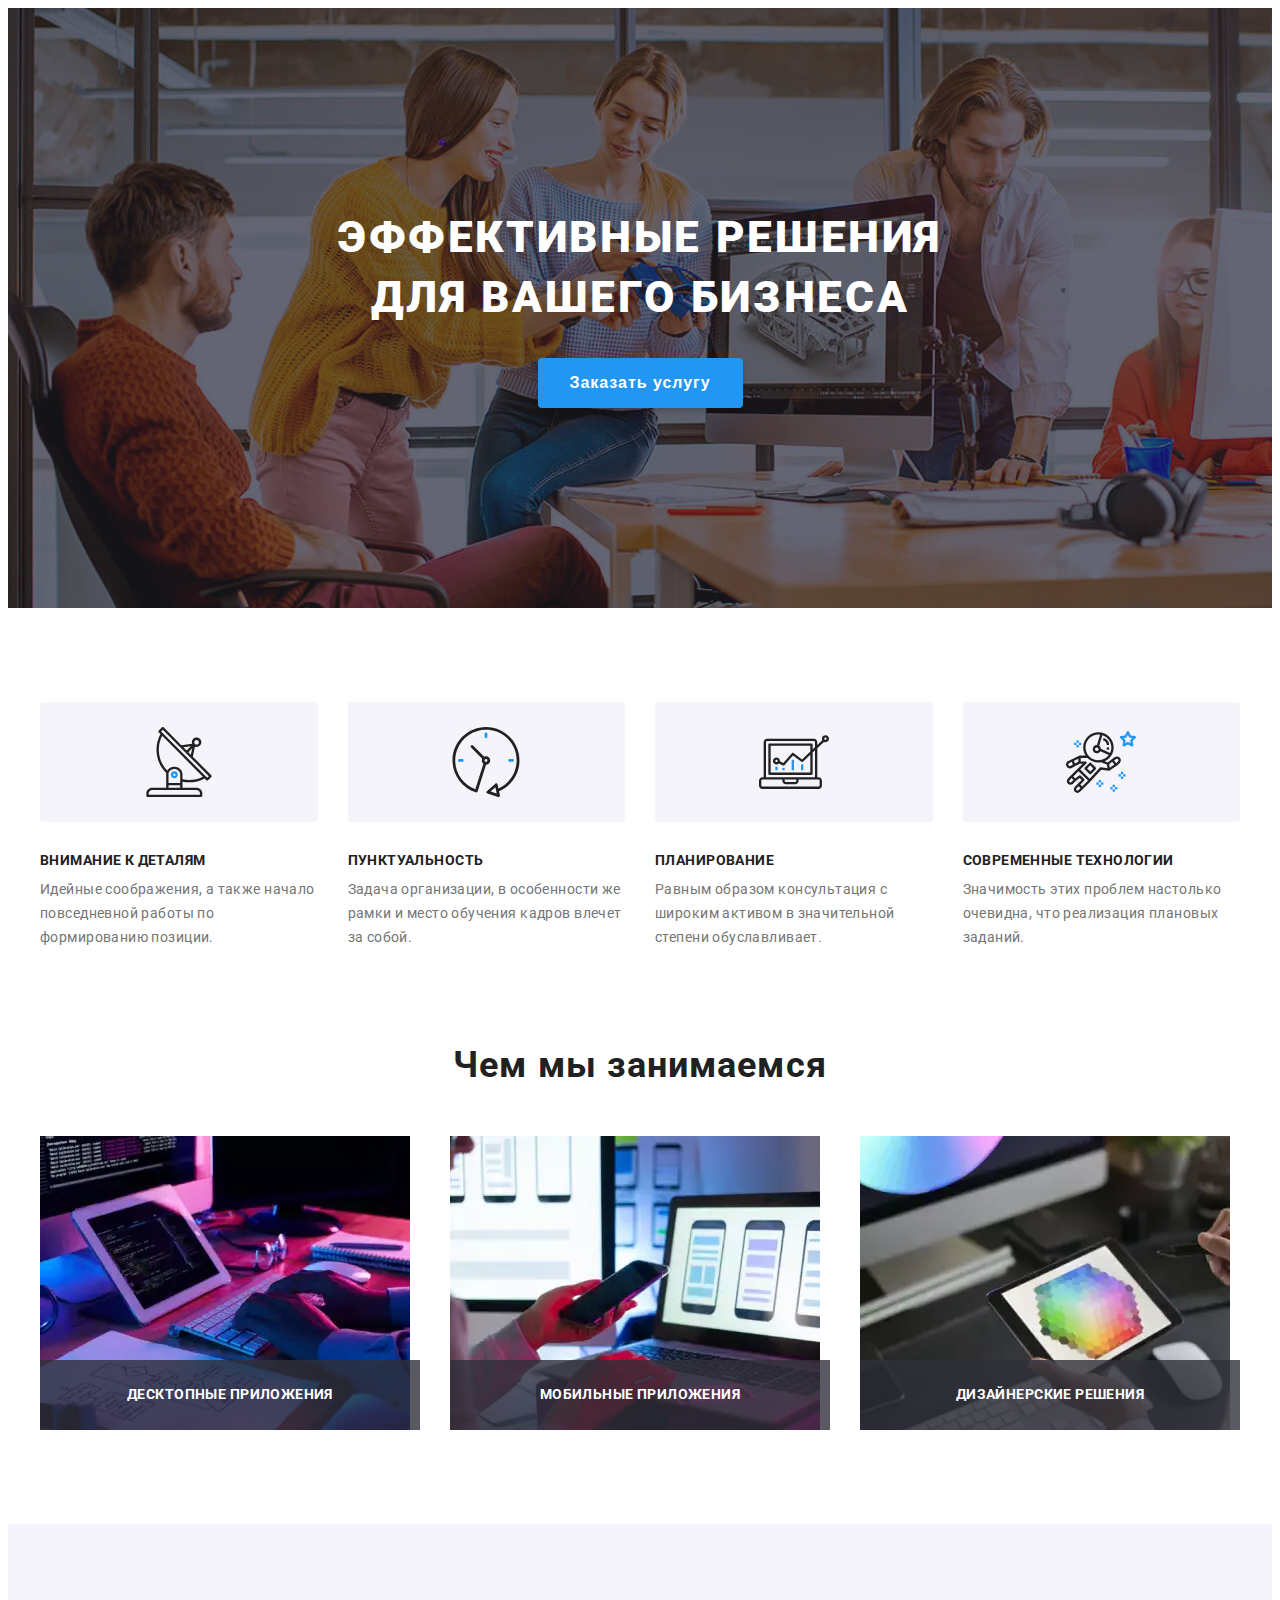
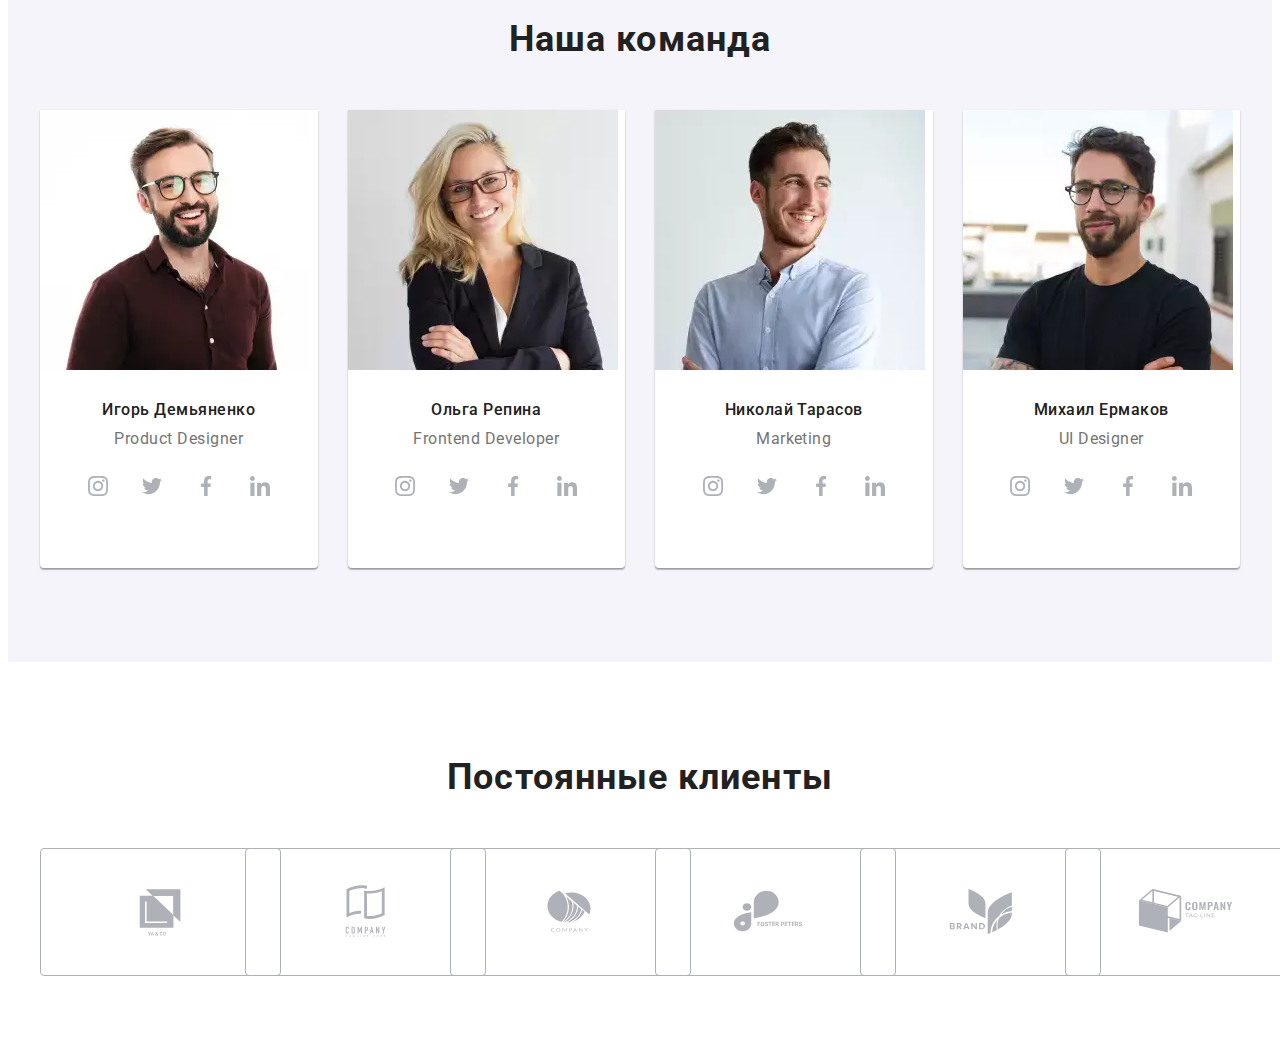
==== commit 49264fff: "Добавлен раздел Services" ====
--- a/index.html
+++ b/index.html
@@ -128,43 +128,76 @@
           </ul>
         </div>
       </section>
-      <!-- <section class="services-section section">
+      <section class="services-section section">
         <div class="container">
           <h2 class="services-title">Чем мы занимаемся</h2>
           <ul class="services-list list">
             <li class="services-item">
-              <img
-                class="services-image"
-                src="./images/img.jpg"
-                alt="Аналитика"
-                width="370"
-                height="294"
-              />
+              <picture>
+                <source
+                  media="(min-width: 1200px)"
+                  srcset="
+                    ./images/services/box1.webp    1x,
+                    ./images/services/box1@2x.webp 2x
+                  "
+                  type="image/webp"
+                />
+                <source
+                  media="(min-width: 1200px)"
+                  srcset="
+                    ./images/services/box1.jpg    1x,
+                    ./images/services/box1@2x.jpg 2x
+                  "
+                />
+                <img class="services-image" src="#" alt="Аналитика" />
+              </picture>
               <p class="services-description">Десктопные приложения</p>
             </li>
             <li class="services-item">
-              <img
-                class="services-image"
-                src="./images/img1.jpg"
-                alt="Статистика"
-                width="370"
-                height="294"
-              />
+              <picture>
+                <source
+                  media="(min-width: 1200px)"
+                  srcset="
+                    ./images/services/box2.webp    1x,
+                    ./images/services/box2@2x.webp 2x
+                  "
+                  type="image/webp"
+                />
+                <source
+                  media="(min-width: 1200px)"
+                  srcset="
+                    ./images/services/box2.jpg    1x,
+                    ./images/services/box2@2x.jpg 2x
+                  "
+                />
+                <img class="services-image" src="#" alt="Статистика" />
+              </picture>
               <p class="services-description">Мобильные приложения</p>
             </li>
             <li class="services-item">
-              <img
-                class="services-image"
-                src="./images/img2.jpg"
-                alt="Презентация"
-                width="370"
-                height="294"
-              />
+              <picture>
+                <source
+                  media="(min-width: 1200px)"
+                  srcset="
+                    ./images/services/box3.webp    1x,
+                    ./images/services/box3@2x.webp 2x
+                  "
+                  type="image/webp"
+                />
+                <source
+                  media="(min-width: 1200px)"
+                  srcset="
+                    ./images/services/box3.jpg    1x,
+                    ./images/services/box3@2x.jpg 2x
+                  "
+                />
+                <img class="services-image" src="#" alt="Презентация" />
+              </picture>
               <p class="services-description">Дизайнерские решения</p>
             </li>
           </ul>
         </div>
-      </section> -->
+      </section>
       <section class="team-section section">
         <div class="container">
           <h2 class="team-title">Наша команда</h2>
--- a/css/main.min.css
+++ b/css/main.min.css
@@ -1,2 +1,2 @@
-:root{--main-font: "Roboto", sans-serif;--secondary-font: "Raleway", sans-serif;--accent-color: #2196f3;--main-color: #212121;--secondary-color: #757575}.visually-hidden{position:absolute !important;clip:rect(1px 1px 1px 1px);clip:rect(1px, 1px, 1px, 1px);padding:0 !important;border:0 !important;height:1px !important;width:1px !important;overflow:hidden}.list{list-style:none}.link{text-decoration:none}h1,h2,h3,h4,p{margin-top:0;margin-bottom:0}ul,ol{margin-bottom:0;margin-top:0;padding-left:0}img{display:block;max-width:100%;height:auto}body{font-family:var(--main-font);font-weight:500;color:var(--main-color)}.section{padding-top:60px;padding-bottom:60px}@media screen and (min-width: 1200px){.section{padding-top:94px;padding-bottom:94px}}.container{padding-left:15px;padding-right:15px}@media screen and (min-width: 480px){.container{width:480px;margin:0 auto}}@media screen and (min-width: 768px){.container{width:768px}}@media screen and (min-width: 1200px){.container{width:1200px}}.logo{font-family:var(--secondary-font);font-size:26px;font-weight:700;line-height:1.2;letter-spacing:.03em;color:var(--accent-color);text-decoration:none}.logo__text{color:var(--main-color)}.header{border:1px solid #ececec}.header__navigation{display:flex;align-items:center}.navigation{display:flex;align-items:center}.navigation__list{display:flex;align-items:center;margin-left:93px}.navigation__item:not(:last-child){margin-right:50px}.navigation__item:visited{color:var(--main-color)}.navigation__link{position:relative;display:block;padding-top:32px;padding-bottom:32px;color:var(--main-color);font-size:14px;font-weight:500;line-height:1.15;letter-spacing:.02em;transition:color 250ms cubic-bezier(0.4, 0, 0.2, 1)}.navigation__link:hover,.navigation__link:focus{color:var(--accent-color)}.navigation__link.current{color:var(--accent-color)}.navigation__link.current::after{content:"";position:absolute;left:0;bottom:-1px;width:100%;height:4px;border-radius:2px;background-color:var(--accent-color)}.contact{display:flex;margin-left:auto;align-items:center}.contact__item:last-child{margin-left:50px}.contact__link{display:flex;align-items:center;font-size:14px;font-weight:500;line-height:1.15;letter-spacing:.02em;color:var(--secondary-color)}.contact__link:hover,.contact__link:focus{color:var(--accent-color)}.contact__icon{margin-right:10px;fill:currentColor}.footer{background-color:#2f303a;padding-top:60px;padding-bottom:60px}.footer-flex{display:flex;align-items:baseline}.footer-nav{display:flex;flex-direction:column;margin-right:70px}.footer-logo{margin-bottom:20px}.footer-text{color:#ffffff}.adress-text{margin-bottom:9px;font-size:16px;font-weight:400;line-height:1.7;letter-spacing:.03em;color:#ffffff}.footer-link{display:flex;font-size:16px;font-weight:400;line-height:1.7;letter-spacing:.03em;color:rgba(255,255,255,0.6);transition:color 250ms cubic-bezier(0.4, 0, 0.2, 1)}.footer-link:hover,.footer-link:focus{color:var(--accent-color)}.footer-link:not(:last-child){margin-bottom:9px}.footer-social{display:flex;flex-direction:column}.footer-social-subtitle{margin-bottom:20px;font-size:14px;font-weight:700;line-height:1.15;letter-spacing:.03em;color:#ffffff;text-transform:uppercase}.footer-social-list{display:flex;justify-content:space-between;align-items:center;width:206px}.footer-social-link{display:flex;align-items:center;justify-content:center;width:44px;height:44px;border-radius:50%;background-color:rgba(255,255,255,0.1);fill:#ffffff;transition:background-color 250ms cubic-bezier(0.4, 0, 0.2, 1)}.footer-social-link:hover,.footer-social-link:focus{background-color:var(--accent-color)}.footer-social.icon{width:20px;height:20px}.footer-subscription{margin-left:auto}.footer-form-subtitle{margin-bottom:20px;font-size:14px;font-weight:700;line-height:1.15;letter-spacing:.03em;color:#ffffff;text-transform:uppercase}.footer-form{display:flex}.footer-form-input{width:358px;height:50px;padding-left:16px;background-color:transparent;color:#ffffff;border:1px solid rgba(255,255,255,0.3);filter:drop-shadow(0px 4px 4px rgba(0,0,0,0.15));border-radius:4px;margin-right:12px}.subscribe-button{display:inline-flex;padding:10px 29px;align-items:center;background:#2196f3;box-shadow:0px 4px 4px rgba(0,0,0,0.15);border-radius:4px;border:0;font-size:16px;font-weight:700;line-height:1.875;letter-spacing:.03em;color:#ffffff;cursor:pointer;transition:background-color 250ms cubic-bezier(0.4, 0, 0.2, 1)}.subscribe-button:hover,.subscribe-button:focus{background:#188ce8;box-shadow:0px 4px 4px rgba(0,0,0,0.15);border-radius:4px}.subscribe-button-icon{margin-left:10px}.hero{width:100%;padding-top:118px;padding-bottom:118px;margin-left:auto;margin-right:auto;background-color:#2f303a;background-image:linear-gradient(rgba(47,48,58,0.4), rgba(47,48,58,0.4)),url(../images/hero/hero-mobile.jpg);background-repeat:no-repeat;background-size:cover}.hero__container{display:flex;flex-direction:column;align-items:center}.hero__title{font-size:26px;font-weight:900;line-height:1.61;letter-spacing:.06em;text-align:center;text-transform:uppercase;color:#ffffff;margin-bottom:30px}.hero-button{padding:10px 32px;font-size:16px;font-weight:700;line-height:1.9;letter-spacing:.06em;text-align:center;color:#ffffff;background-color:var(--accent-color);box-shadow:0px 4px 4px rgba(0,0,0,0.15);border-radius:4px;border:none;cursor:pointer}@media screen and (min-width: 768px){.hero{background-image:linear-gradient(rgba(47,48,58,0.4), rgba(47,48,58,0.4)),url(../images/hero/hero-tablet.jpg)}}@media screen and (min-width: 1200px){.hero{padding-top:200px;padding-bottom:200px;background-image:linear-gradient(rgba(47,48,58,0.4), rgba(47,48,58,0.4)),url(../images/hero/hero-desktop.jpg)}.hero__title{font-size:44px;font-weight:900;line-height:1.36;letter-spacing:.06em}}.features__decoration{display:flex;justify-content:center;align-items:center;height:120px;background:#f5f4fa;margin-bottom:30px;border-radius:4px}.features__subtitle{margin-bottom:10px;font-size:14px;font-weight:700;line-height:1.15;letter-spacing:.03em;text-transform:uppercase;text-align:center}.features__text{font-size:14px;font-weight:400;line-height:1.7;letter-spacing:.03em;color:var(--secondary-color)}@media screen and (max-width: 767px){.features__item:not(:last-child){margin-bottom:30px}}@media screen and (min-width: 768px){.features__subtitle{text-align:left}.features__list{display:flex;flex-wrap:wrap;margin-top:-30px;margin-left:-30px}.features__item{flex-basis:calc((100% - 60px) / 2);margin-top:30px;margin-left:30px}}@media screen and (min-width: 1200px){.features__item{flex-basis:calc((100% - 120px) / 4)}}.services-title{margin-bottom:50px;font-size:36px;font-weight:700;line-height:1.17;letter-spacing:.03em;text-align:center}.services-list{display:flex;flex-wrap:wrap;margin-left:-30px;margin-top:-30px}.services-item{position:relative;overflow:hidden;flex-basis:calc((100% - 90px) / 3);margin-left:30px;margin-top:30px}.services-description{position:absolute;bottom:0;left:0;width:100%;text-align:center;padding-top:27px;padding-bottom:27px;font-size:14px;font-weight:700;line-height:1.14;letter-spacing:.03em;color:#ffffff;background-color:rgba(47,48,58,0.8);text-transform:uppercase}.team-section{background-color:#f5f4fa}.team-title{font-size:28px;font-weight:700;line-height:1.17;letter-spacing:.03em;text-align:center;margin-bottom:30px}.team-item{background-color:white;box-shadow:0px 1px 3px rgba(0,0,0,0.12),0px 1px 1px rgba(0,0,0,0.14),0px 2px 1px rgba(0,0,0,0.2);border-radius:0px 0px 4px 4px}.team-info{padding-top:30px;padding-bottom:24px;padding-left:122px;padding-right:122px}.team-subtitle{margin-bottom:10px;font-size:16px;font-weight:500;line-height:1.19;letter-spacing:.03em;text-align:center}.team-text{margin-bottom:16px;text-align:center;font-size:16px;font-weight:400;line-height:1.19;letter-spacing:.03em;color:var(--secondary-color)}.social-list{display:flex;justify-content:center;margin-left:auto;margin-right:auto}.social-list-item:not(:last-child){margin-right:10px}.social-list-icon{width:20px;height:20px}.social-list-link{display:flex;align-items:center;justify-content:center;width:44px;height:44px;border-radius:50%;background-color:#ffffff;fill:#afb1b8;transition:background-color 250ms cubic-bezier(0.4, 0, 0.2, 1)}.social-list-link:hover,.social-list-link:focus{fill:#ffffff;background-color:var(--accent-color)}@media screen and (max-width: 767px){.team-item:not(:last-child){margin-bottom:30px}}@media screen and (min-width: 768px){.team-list{display:flex;flex-wrap:wrap;margin-top:-30px;margin-left:-30px}.team-item{flex-basis:calc((100% - 60px) / 2);margin-top:30px;margin-left:30px}.team-item:not(:last-child){margin-bottom:0}.team-info{padding-left:74px;padding-right:74px}}@media screen and (min-width: 1200px){.team-title{font-size:36px;font-weight:700;line-height:1.17;letter-spacing:.03em;margin-bottom:50px}.team-item{flex-basis:calc((100% - 120px) / 4);margin-top:30px;margin-left:30px}.team-info{padding-left:32px;padding-right:32px;padding-bottom:30px}.social-list{margin-bottom:30px}}.clients-title{margin-bottom:30px;font-size:28px;font-weight:700;line-height:1.17;letter-spacing:.03em;text-align:center}.clients-list{display:flex;flex-wrap:wrap;margin-top:-30px;margin-left:-30px}.clients-item{flex-basis:calc((100% - 60px) / 2);margin-top:30px;margin-left:30px}.clients-link{display:flex;justify-content:center;align-items:center;padding:16px 32px;width:100%;height:100%;fill:#afb1b8;border:1px solid #afb1b8;border-radius:4px}.clients-link:hover,.clients-link:focus{fill:var(--accent-color);border:1px solid #2196f3;box-sizing:border-box;border-radius:4px}@media screen and (min-width: 768px){.clients-item{flex-basis:calc((100% - 90px) / 3)}}@media screen and (min-width: 1200px){.clients-title{font-size:36px;font-weight:700;line-height:1.17;letter-spacing:.03em;margin-bottom:50px}.clients-list{flex-wrap:nowrap;justify-content:space-between}}.backdrop{position:fixed;top:0;left:0;width:100vw;height:100vh;background-color:rgba(0,0,0,0.2);transition:opacity 250ms linear, visibility 250ms linear}.is-hidden{opacity:0;visibility:hidden;pointer-events:none}.modal{position:absolute;left:50%;top:50%;transform:translate(-50%, -50%);width:528px;padding:40px;background-color:#ffffff}.modal-title{margin-bottom:12px;font-size:20px;font-weight:700;line-height:1.15;letter-spacing:.03em;text-align:center}.close-button{position:absolute;display:flex;align-items:center;justify-content:center;top:8px;right:8px;width:30px;height:30px;border-radius:50%;border:1px solid rgba(0,0,0,0.1);background-color:transparent;cursor:pointer;transition:fill 250ms linear}.close-button:focus,.close-button:hover{fill:var(--accent-color)}.modal-form{display:flex;flex-direction:column}.modal-form-field{display:flex;flex-direction:column;margin-bottom:10px;position:relative}.modal-form-field-comment{margin-bottom:20px}.form-field-text{font-size:12px;font-weight:400;line-height:1.15;letter-spacing:.01em;color:var(--secondary-color);margin-bottom:4px}.modal-form-input-wrapper{position:relative;display:block}.modal-form-input{width:100%;height:40px;border:1px solid rgba(33,33,33,0.2);border-radius:4px;padding-left:40px;cursor:pointer;transition:border-color 250ms linear}.modal-form-input:focus,.modal-form-input:hover{outline:none;border-color:var(--accent-color)}.modal-form-icon{position:absolute;top:50%;left:12px;transform:translateY(-50%)}.modal-form-icon .modal-form-input:focus,.modal-form-input:hover+.modal-form-icon{fill:var(--accent-color)}.modal-form-message{width:100%;height:120px;border:1px solid rgba(33,33,33,0.2);border-radius:4px;resize:none;padding-left:16px;padding-top:12px;transition:border-color 250ms linear}.modal-form-message:hover,.modal-form-message:focus{outline:none;border-color:var(--accent-color)}.modal-form-message::placeholder{font-size:12px;font-weight:400;line-height:1.16;letter-spacing:.01em;color:rgba(117,117,117,0.5)}.modal-form-checkbox-label{display:flex;align-items:center;justify-content:center;margin-top:var(--accent-color);font-size:14px;line-height:1.71px;letter-spacing:0.03em;color:var(--secondary-color);margin-bottom:30px}.modal-form-checkbox-label::before{display:block;content:"";width:16px;height:15px;border:2px solid #212121;border-radius:2px;cursor:pointer;margin-right:10px}.modal-form-checkbox:checked+.modal-form-checkbox-label::before{background-image:url(../images/icon_check.svg);border:none}.modal-form-checkbox:focus+.modal-form-checkbox-label::before{color:rgba 0,0,255,0.5}.modal-form-link{margin-left:4px;color:var(--accent-color);transition:border-color 250ms linear}.submit-button{align-self:center;padding:10px 55px;font-size:16px;font-weight:700;line-height:1.9;letter-spacing:.06em;text-align:center;color:#ffffff;background-color:var(--accent-color);box-shadow:0px 4px 4px rgba(0,0,0,0.15);border-radius:4px;border:none;cursor:pointer;transition:box-shadow 250ms cubic-bezier(0.4, 0, 0.2, 1);transition:background-color 250ms cubic-bezier(0.4, 0, 0.2, 1)}.submit-button:hover,.submit-button:focus{background:#188ce8;box-shadow:0px 4px 4px rgba(0,0,0,0.15);border-radius:4px}.filters-list{display:flex;justify-content:center;margin-bottom:50px}.filters-item:not(:last-child){margin-right:8px}.filters-button{padding:6px 22px;font-size:16px;font-weight:500;line-height:1.85;letter-spacing:.03em;text-align:center;background-color:#f5f4fa;border-radius:4px;border:none;cursor:pointer;transition:box-shadow 250ms cubic-bezier(0.4, 0, 0.2, 1);transition:background-color 250ms cubic-bezier(0.4, 0, 0.2, 1)}.filters-button:hover,.filters-button:focus{background-color:var(--accent-color);color:#ffffff;box-shadow:0px 3px 1px rgba(0,0,0,0.1),0px 1px 2px rgba(0,0,0,0.08),0px 2px 2px rgba(0,0,0,0.12);border-radius:4px}.portfolio-list{display:flex;flex-wrap:wrap;margin-left:-30px;margin-top:-30px}.portfolio-content{background:#ffffff;border:1px solid #eeeeee;padding:20px 24px;box-sizing:border-box}.portfolio-item{flex-basis:calc((100% - 90px) / 3);margin-left:30px;margin-top:30px;transition:box-shadow 250ms cubic-bezier(0.4, 0, 0.2, 1)}.portfolio-item:hover,.portfolio-item:focus{box-shadow:0px 1px 1px rgba(0,0,0,0.12),0px 4px 4px rgba(0,0,0,0.06),1px 4px 6px rgba(0,0,0,0.16);cursor:pointer}.portfolio-link{display:block;color:var(--main-color)}.portfolio-link:visited{color:var(--main-color)}.portfolio-wrapper{position:relative;overflow:hidden}.portfolio-overlay{position:absolute;top:0;left:0;width:100%;height:100%;padding:63px 24px;overflow:auto;font-size:18px;font-weight:400;line-height:1.55;letter-spacing:.03em;color:#ffffff;background-color:rgba(33,150,243,0.9);transform:translateY(100%);transition:transform 250ms cubic-bezier(0.4, 0, 0.2, 1)}.portfolio-link:hover .portfolio-overlay,.portfolio-link:focus .portfolio-overlay{transform:translateY(0%)}.portfolio-subtitle{margin-bottom:4px;font-size:18px;font-weight:700;line-height:2;letter-spacing:.06em;color:var(--main-color)}.portfolio-text{font-size:16px;font-weight:400;line-height:1.87;letter-spacing:.03em;color:var(--secondary-color)}
+:root{--main-font: "Roboto", sans-serif;--secondary-font: "Raleway", sans-serif;--accent-color: #2196f3;--main-color: #212121;--secondary-color: #757575}.visually-hidden{position:absolute !important;clip:rect(1px 1px 1px 1px);clip:rect(1px, 1px, 1px, 1px);padding:0 !important;border:0 !important;height:1px !important;width:1px !important;overflow:hidden}.list{list-style:none}.link{text-decoration:none}h1,h2,h3,h4,p{margin-top:0;margin-bottom:0}ul,ol{margin-bottom:0;margin-top:0;padding-left:0}img{display:block;max-width:100%;height:auto}body{font-family:var(--main-font);font-weight:500;color:var(--main-color)}.section{padding-top:60px;padding-bottom:60px}@media screen and (min-width: 1200px){.section{padding-top:94px;padding-bottom:94px}}.container{padding-left:15px;padding-right:15px}@media screen and (min-width: 480px){.container{width:480px;margin:0 auto}}@media screen and (min-width: 768px){.container{width:768px}}@media screen and (min-width: 1200px){.container{width:1200px}}.logo{font-family:var(--secondary-font);font-size:26px;font-weight:700;line-height:1.2;letter-spacing:.03em;color:var(--accent-color);text-decoration:none}.logo__text{color:var(--main-color)}.header{border:1px solid #ececec}.header__navigation{display:flex;align-items:center}.navigation{display:flex;align-items:center}.navigation__list{display:flex;align-items:center;margin-left:93px}.navigation__item:not(:last-child){margin-right:50px}.navigation__item:visited{color:var(--main-color)}.navigation__link{position:relative;display:block;padding-top:32px;padding-bottom:32px;color:var(--main-color);font-size:14px;font-weight:500;line-height:1.15;letter-spacing:.02em;transition:color 250ms cubic-bezier(0.4, 0, 0.2, 1)}.navigation__link:hover,.navigation__link:focus{color:var(--accent-color)}.navigation__link.current{color:var(--accent-color)}.navigation__link.current::after{content:"";position:absolute;left:0;bottom:-1px;width:100%;height:4px;border-radius:2px;background-color:var(--accent-color)}.contact{display:flex;margin-left:auto;align-items:center}.contact__item:last-child{margin-left:50px}.contact__link{display:flex;align-items:center;font-size:14px;font-weight:500;line-height:1.15;letter-spacing:.02em;color:var(--secondary-color)}.contact__link:hover,.contact__link:focus{color:var(--accent-color)}.contact__icon{margin-right:10px;fill:currentColor}.footer{background-color:#2f303a;padding-top:60px;padding-bottom:60px}.footer-flex{display:flex;align-items:baseline}.footer-nav{display:flex;flex-direction:column;margin-right:70px}.footer-logo{margin-bottom:20px}.footer-text{color:#ffffff}.adress-text{margin-bottom:9px;font-size:16px;font-weight:400;line-height:1.7;letter-spacing:.03em;color:#ffffff}.footer-link{display:flex;font-size:16px;font-weight:400;line-height:1.7;letter-spacing:.03em;color:rgba(255,255,255,0.6);transition:color 250ms cubic-bezier(0.4, 0, 0.2, 1)}.footer-link:hover,.footer-link:focus{color:var(--accent-color)}.footer-link:not(:last-child){margin-bottom:9px}.footer-social{display:flex;flex-direction:column}.footer-social-subtitle{margin-bottom:20px;font-size:14px;font-weight:700;line-height:1.15;letter-spacing:.03em;color:#ffffff;text-transform:uppercase}.footer-social-list{display:flex;justify-content:space-between;align-items:center;width:206px}.footer-social-link{display:flex;align-items:center;justify-content:center;width:44px;height:44px;border-radius:50%;background-color:rgba(255,255,255,0.1);fill:#ffffff;transition:background-color 250ms cubic-bezier(0.4, 0, 0.2, 1)}.footer-social-link:hover,.footer-social-link:focus{background-color:var(--accent-color)}.footer-social.icon{width:20px;height:20px}.footer-subscription{margin-left:auto}.footer-form-subtitle{margin-bottom:20px;font-size:14px;font-weight:700;line-height:1.15;letter-spacing:.03em;color:#ffffff;text-transform:uppercase}.footer-form{display:flex}.footer-form-input{width:358px;height:50px;padding-left:16px;background-color:transparent;color:#ffffff;border:1px solid rgba(255,255,255,0.3);filter:drop-shadow(0px 4px 4px rgba(0,0,0,0.15));border-radius:4px;margin-right:12px}.subscribe-button{display:inline-flex;padding:10px 29px;align-items:center;background:#2196f3;box-shadow:0px 4px 4px rgba(0,0,0,0.15);border-radius:4px;border:0;font-size:16px;font-weight:700;line-height:1.875;letter-spacing:.03em;color:#ffffff;cursor:pointer;transition:background-color 250ms cubic-bezier(0.4, 0, 0.2, 1)}.subscribe-button:hover,.subscribe-button:focus{background:#188ce8;box-shadow:0px 4px 4px rgba(0,0,0,0.15);border-radius:4px}.subscribe-button-icon{margin-left:10px}.hero{width:100%;padding-top:118px;padding-bottom:118px;margin-left:auto;margin-right:auto;background-color:#2f303a;background-image:linear-gradient(rgba(47,48,58,0.4), rgba(47,48,58,0.4)),url(../images/hero/hero-mobile.jpg);background-repeat:no-repeat;background-size:cover}.hero__container{display:flex;flex-direction:column;align-items:center}.hero__title{font-size:26px;font-weight:900;line-height:1.61;letter-spacing:.06em;text-align:center;text-transform:uppercase;color:#ffffff;margin-bottom:30px}.hero-button{padding:10px 32px;font-size:16px;font-weight:700;line-height:1.9;letter-spacing:.06em;text-align:center;color:#ffffff;background-color:var(--accent-color);box-shadow:0px 4px 4px rgba(0,0,0,0.15);border-radius:4px;border:none;cursor:pointer}@media screen and (min-width: 768px){.hero{background-image:linear-gradient(rgba(47,48,58,0.4), rgba(47,48,58,0.4)),url(../images/hero/hero-tablet.jpg)}}@media screen and (min-width: 1200px){.hero{padding-top:200px;padding-bottom:200px;background-image:linear-gradient(rgba(47,48,58,0.4), rgba(47,48,58,0.4)),url(../images/hero/hero-desktop.jpg)}.hero__title{font-size:44px;font-weight:900;line-height:1.36;letter-spacing:.06em}}.features__decoration{display:flex;justify-content:center;align-items:center;height:120px;background:#f5f4fa;margin-bottom:30px;border-radius:4px}.features__subtitle{margin-bottom:10px;font-size:14px;font-weight:700;line-height:1.15;letter-spacing:.03em;text-transform:uppercase;text-align:center}.features__text{font-size:14px;font-weight:400;line-height:1.7;letter-spacing:.03em;color:var(--secondary-color)}@media screen and (max-width: 767px){.features__item:not(:last-child){margin-bottom:30px}}@media screen and (min-width: 768px){.features__subtitle{text-align:left}.features__list{display:flex;flex-wrap:wrap;margin-top:-30px;margin-left:-30px}.features__item{flex-basis:calc((100% - 60px) / 2);margin-top:30px;margin-left:30px}}@media screen and (min-width: 1200px){.features{padding-bottom:0}.features__item{flex-basis:calc((100% - 120px) / 4)}}@media screen and (max-width: 1199px){.services-section{display:none}}.services-title{margin-bottom:50px;font-size:36px;font-weight:700;line-height:1.17;letter-spacing:.03em;text-align:center}.services-list{display:flex;flex-wrap:wrap;margin-left:-30px;margin-top:-30px}.services-item{position:relative;overflow:hidden;flex-basis:calc((100% - 90px) / 3);margin-left:30px;margin-top:30px}.services-description{position:absolute;bottom:0;left:0;width:100%;text-align:center;padding-top:27px;padding-bottom:27px;font-size:14px;font-weight:700;line-height:1.14;letter-spacing:.03em;color:#ffffff;background-color:rgba(47,48,58,0.8);text-transform:uppercase}.team-section{background-color:#f5f4fa}.team-title{font-size:28px;font-weight:700;line-height:1.17;letter-spacing:.03em;text-align:center;margin-bottom:30px}.team-item{background-color:white;box-shadow:0px 1px 3px rgba(0,0,0,0.12),0px 1px 1px rgba(0,0,0,0.14),0px 2px 1px rgba(0,0,0,0.2);border-radius:0px 0px 4px 4px}.team-info{padding-top:30px;padding-bottom:24px;padding-left:122px;padding-right:122px}.team-subtitle{margin-bottom:10px;font-size:16px;font-weight:500;line-height:1.19;letter-spacing:.03em;text-align:center}.team-text{margin-bottom:16px;text-align:center;font-size:16px;font-weight:400;line-height:1.19;letter-spacing:.03em;color:var(--secondary-color)}.social-list{display:flex;justify-content:center;margin-left:auto;margin-right:auto}.social-list-item:not(:last-child){margin-right:10px}.social-list-icon{width:20px;height:20px}.social-list-link{display:flex;align-items:center;justify-content:center;width:44px;height:44px;border-radius:50%;background-color:#ffffff;fill:#afb1b8;transition:background-color 250ms cubic-bezier(0.4, 0, 0.2, 1)}.social-list-link:hover,.social-list-link:focus{fill:#ffffff;background-color:var(--accent-color)}@media screen and (max-width: 767px){.team-item:not(:last-child){margin-bottom:30px}}@media screen and (min-width: 768px){.team-list{display:flex;flex-wrap:wrap;margin-top:-30px;margin-left:-30px}.team-item{flex-basis:calc((100% - 60px) / 2);margin-top:30px;margin-left:30px}.team-item:not(:last-child){margin-bottom:0}.team-info{padding-left:74px;padding-right:74px}}@media screen and (min-width: 1200px){.team-title{font-size:36px;font-weight:700;line-height:1.17;letter-spacing:.03em;margin-bottom:50px}.team-item{flex-basis:calc((100% - 120px) / 4);margin-top:30px;margin-left:30px}.team-info{padding-left:32px;padding-right:32px;padding-bottom:30px}.social-list{margin-bottom:30px}}.clients-title{margin-bottom:30px;font-size:28px;font-weight:700;line-height:1.17;letter-spacing:.03em;text-align:center}.clients-list{display:flex;flex-wrap:wrap;margin-top:-30px;margin-left:-30px}.clients-item{flex-basis:calc((100% - 60px) / 2);margin-top:30px;margin-left:30px}.clients-link{display:flex;justify-content:center;align-items:center;padding:16px 32px;width:100%;height:100%;fill:#afb1b8;border:1px solid #afb1b8;border-radius:4px}.clients-link:hover,.clients-link:focus{fill:var(--accent-color);border:1px solid #2196f3;box-sizing:border-box;border-radius:4px}@media screen and (min-width: 768px){.clients-item{flex-basis:calc((100% - 90px) / 3)}}@media screen and (min-width: 1200px){.clients-title{font-size:36px;font-weight:700;line-height:1.17;letter-spacing:.03em;margin-bottom:50px}.clients-list{flex-wrap:nowrap;justify-content:space-between}}.backdrop{position:fixed;top:0;left:0;width:100vw;height:100vh;background-color:rgba(0,0,0,0.2);transition:opacity 250ms linear, visibility 250ms linear}.is-hidden{opacity:0;visibility:hidden;pointer-events:none}.modal{position:absolute;left:50%;top:50%;transform:translate(-50%, -50%);width:528px;padding:40px;background-color:#ffffff}.modal-title{margin-bottom:12px;font-size:20px;font-weight:700;line-height:1.15;letter-spacing:.03em;text-align:center}.close-button{position:absolute;display:flex;align-items:center;justify-content:center;top:8px;right:8px;width:30px;height:30px;border-radius:50%;border:1px solid rgba(0,0,0,0.1);background-color:transparent;cursor:pointer;transition:fill 250ms linear}.close-button:focus,.close-button:hover{fill:var(--accent-color)}.modal-form{display:flex;flex-direction:column}.modal-form-field{display:flex;flex-direction:column;margin-bottom:10px;position:relative}.modal-form-field-comment{margin-bottom:20px}.form-field-text{font-size:12px;font-weight:400;line-height:1.15;letter-spacing:.01em;color:var(--secondary-color);margin-bottom:4px}.modal-form-input-wrapper{position:relative;display:block}.modal-form-input{width:100%;height:40px;border:1px solid rgba(33,33,33,0.2);border-radius:4px;padding-left:40px;cursor:pointer;transition:border-color 250ms linear}.modal-form-input:focus,.modal-form-input:hover{outline:none;border-color:var(--accent-color)}.modal-form-icon{position:absolute;top:50%;left:12px;transform:translateY(-50%)}.modal-form-icon .modal-form-input:focus,.modal-form-input:hover+.modal-form-icon{fill:var(--accent-color)}.modal-form-message{width:100%;height:120px;border:1px solid rgba(33,33,33,0.2);border-radius:4px;resize:none;padding-left:16px;padding-top:12px;transition:border-color 250ms linear}.modal-form-message:hover,.modal-form-message:focus{outline:none;border-color:var(--accent-color)}.modal-form-message::placeholder{font-size:12px;font-weight:400;line-height:1.16;letter-spacing:.01em;color:rgba(117,117,117,0.5)}.modal-form-checkbox-label{display:flex;align-items:center;justify-content:center;margin-top:var(--accent-color);font-size:14px;line-height:1.71px;letter-spacing:0.03em;color:var(--secondary-color);margin-bottom:30px}.modal-form-checkbox-label::before{display:block;content:"";width:16px;height:15px;border:2px solid #212121;border-radius:2px;cursor:pointer;margin-right:10px}.modal-form-checkbox:checked+.modal-form-checkbox-label::before{background-image:url(../images/icon_check.svg);border:none}.modal-form-checkbox:focus+.modal-form-checkbox-label::before{color:rgba 0,0,255,0.5}.modal-form-link{margin-left:4px;color:var(--accent-color);transition:border-color 250ms linear}.submit-button{align-self:center;padding:10px 55px;font-size:16px;font-weight:700;line-height:1.9;letter-spacing:.06em;text-align:center;color:#ffffff;background-color:var(--accent-color);box-shadow:0px 4px 4px rgba(0,0,0,0.15);border-radius:4px;border:none;cursor:pointer;transition:box-shadow 250ms cubic-bezier(0.4, 0, 0.2, 1);transition:background-color 250ms cubic-bezier(0.4, 0, 0.2, 1)}.submit-button:hover,.submit-button:focus{background:#188ce8;box-shadow:0px 4px 4px rgba(0,0,0,0.15);border-radius:4px}.filters-list{display:flex;justify-content:center;margin-bottom:50px}.filters-item:not(:last-child){margin-right:8px}.filters-button{padding:6px 22px;font-size:16px;font-weight:500;line-height:1.85;letter-spacing:.03em;text-align:center;background-color:#f5f4fa;border-radius:4px;border:none;cursor:pointer;transition:box-shadow 250ms cubic-bezier(0.4, 0, 0.2, 1);transition:background-color 250ms cubic-bezier(0.4, 0, 0.2, 1)}.filters-button:hover,.filters-button:focus{background-color:var(--accent-color);color:#ffffff;box-shadow:0px 3px 1px rgba(0,0,0,0.1),0px 1px 2px rgba(0,0,0,0.08),0px 2px 2px rgba(0,0,0,0.12);border-radius:4px}.portfolio-list{display:flex;flex-wrap:wrap;margin-left:-30px;margin-top:-30px}.portfolio-content{background:#ffffff;border:1px solid #eeeeee;padding:20px 24px;box-sizing:border-box}.portfolio-item{flex-basis:calc((100% - 90px) / 3);margin-left:30px;margin-top:30px;transition:box-shadow 250ms cubic-bezier(0.4, 0, 0.2, 1)}.portfolio-item:hover,.portfolio-item:focus{box-shadow:0px 1px 1px rgba(0,0,0,0.12),0px 4px 4px rgba(0,0,0,0.06),1px 4px 6px rgba(0,0,0,0.16);cursor:pointer}.portfolio-link{display:block;color:var(--main-color)}.portfolio-link:visited{color:var(--main-color)}.portfolio-wrapper{position:relative;overflow:hidden}.portfolio-overlay{position:absolute;top:0;left:0;width:100%;height:100%;padding:63px 24px;overflow:auto;font-size:18px;font-weight:400;line-height:1.55;letter-spacing:.03em;color:#ffffff;background-color:rgba(33,150,243,0.9);transform:translateY(100%);transition:transform 250ms cubic-bezier(0.4, 0, 0.2, 1)}.portfolio-link:hover .portfolio-overlay,.portfolio-link:focus .portfolio-overlay{transform:translateY(0%)}.portfolio-subtitle{margin-bottom:4px;font-size:18px;font-weight:700;line-height:2;letter-spacing:.06em;color:var(--main-color)}.portfolio-text{font-size:16px;font-weight:400;line-height:1.87;letter-spacing:.03em;color:var(--secondary-color)}
 /*# sourceMappingURL=main.min.css.map */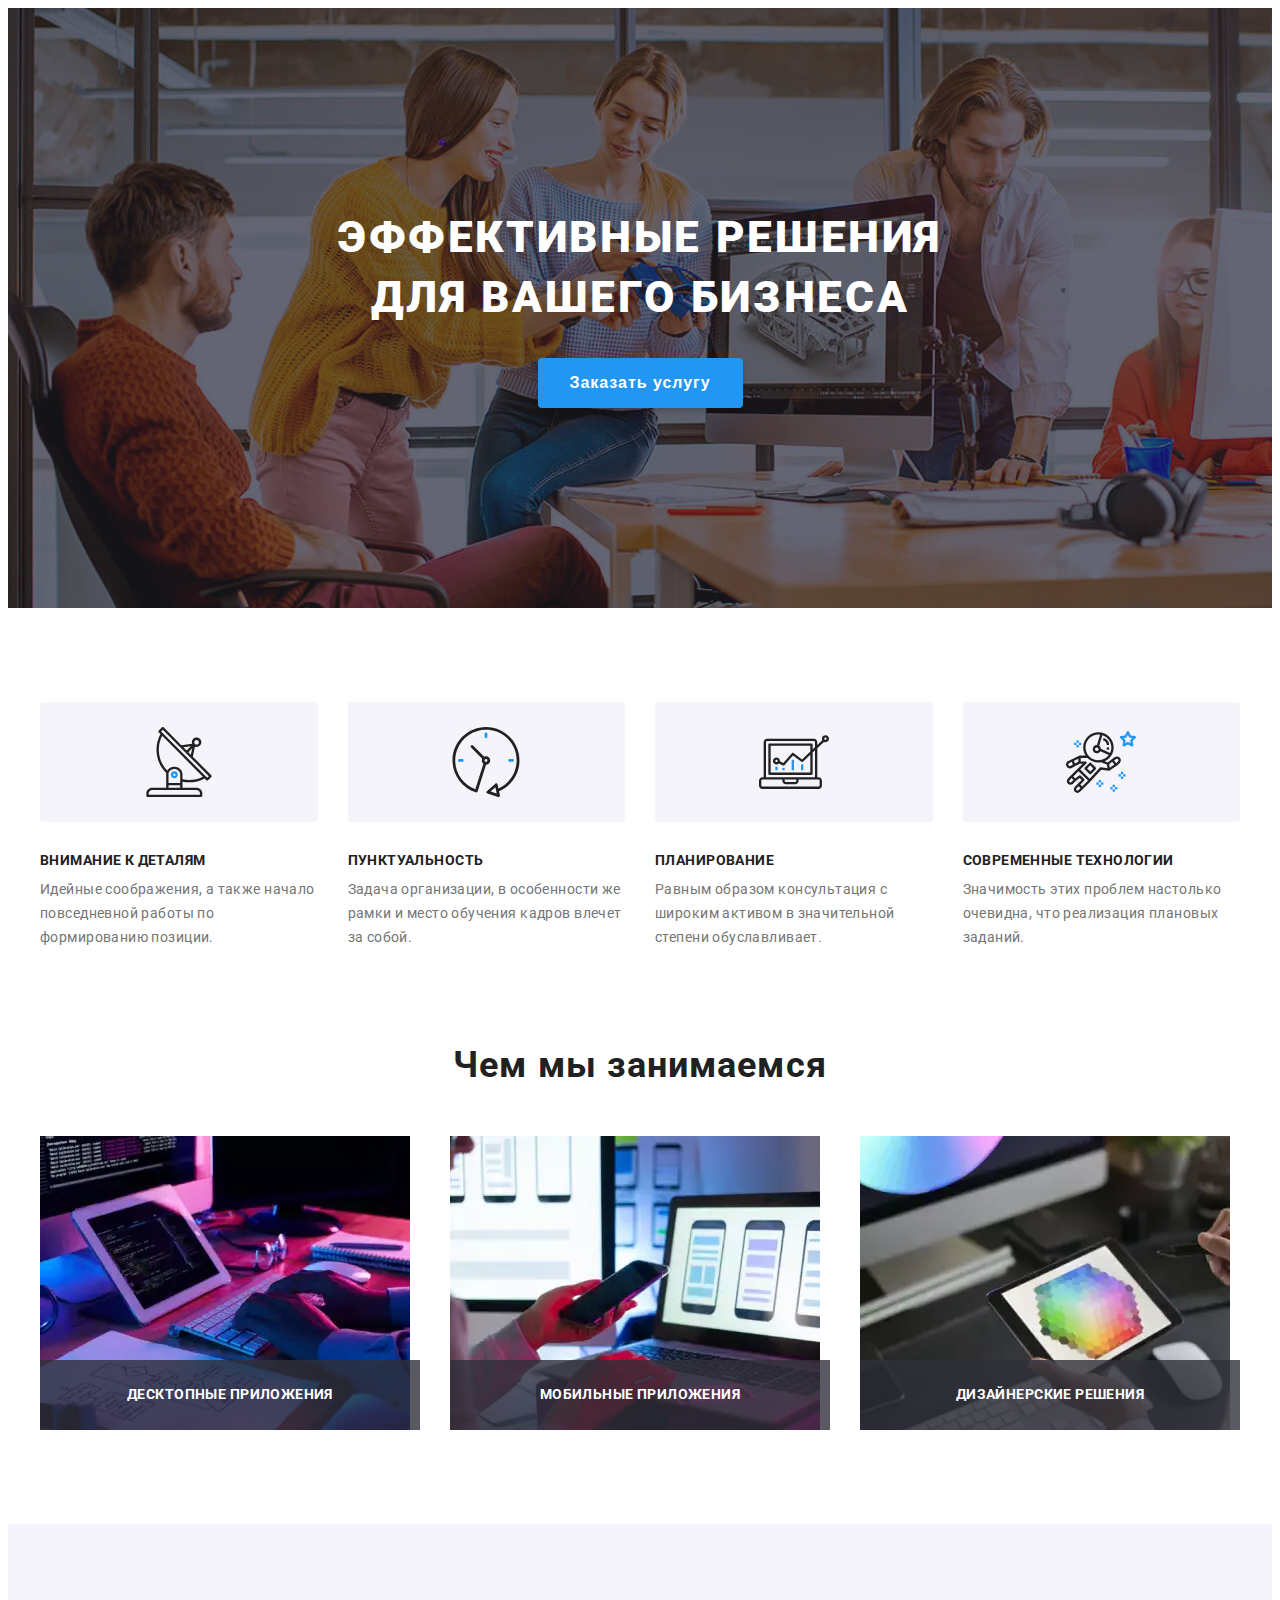
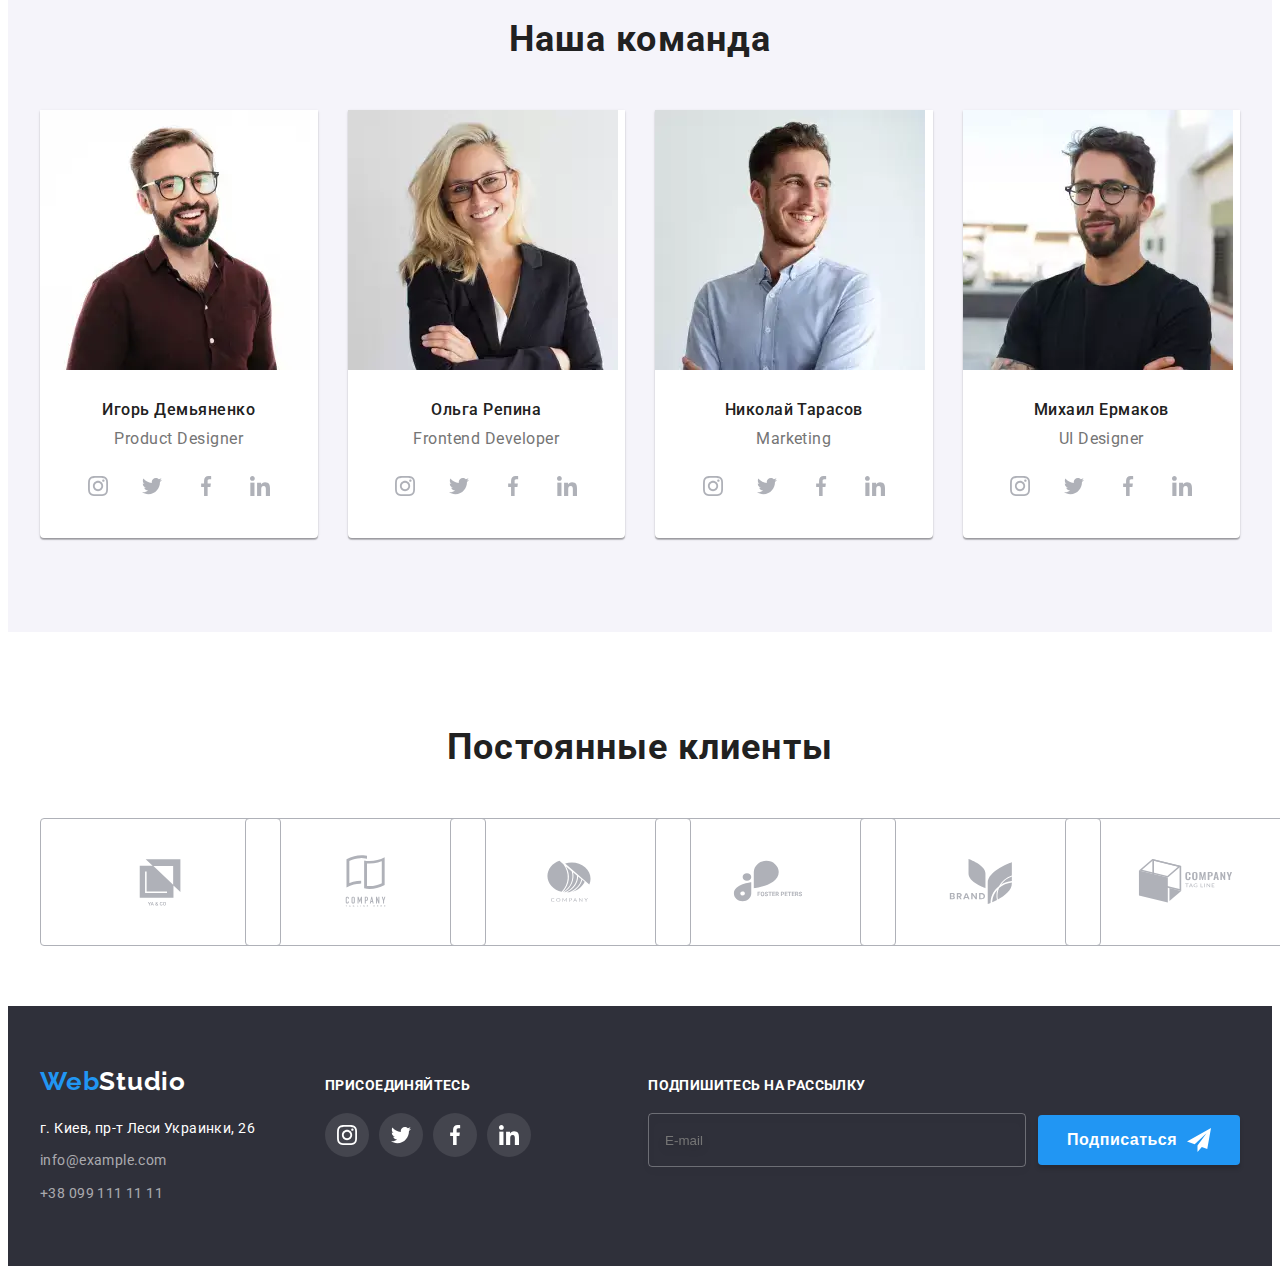
==== commit 1c408979: "Добавлен footer" ====
--- a/index.html
+++ b/index.html
@@ -203,13 +203,6 @@
           <h2 class="team-title">Наша команда</h2>
           <ul class="team-list list">
             <li class="team-item">
-              <!-- <img
-                class="team-image"
-                src="./images/demyanenko.jpg"
-                alt="Игорь Демьяненко"
-                width="270"
-                height="260"
-              /> -->
               <picture>
                 <source
                   media="(min-width: 1200px)"
@@ -602,54 +595,56 @@
         </div>
       </section>
     </main>
-    <!-- <footer class="footer">
+    <footer class="footer">
       <div class="container footer-flex">
-        <div class="footer-nav">
-          <a class="footer-logo logo" href="/"
-            >Web<span class="footer-text">Studio</span></a
-          >
-          <address class="footer-contacts">
-            <p class="adress-text">г. Киев, пр-т Леси Украинки, 26</p>
-            <a class="footer-link link" href="mailto:info@example.com"
-              >info@example.com</a
+        <div class="footer-upper">
+          <div class="footer-nav">
+            <a class="footer-logo logo" href="/"
+              >Web<span class="footer-text">Studio</span></a
             >
-            <a class="footer-link link" href="tel:+380991111111"
-              >+38 099 111 11 11</a
-            >
-          </address>
-        </div>
-        <div class="footer-social">
-          <h3 class="footer-social-subtitle">Присоединяйтесь</h3>
-          <ul class="footer-social-list list">
-            <li class="footer-social-item">
-              <a href="#" class="footer-social-link">
-                <svg width="20" height="20" class="footer-social-icon">
-                  <use href="./images/icons.svg#icon-instagram-2"></use>
-                </svg>
-              </a>
-            </li>
-            <li class="footer-social-item">
-              <a href="#" class="footer-social-link">
-                <svg width="20" height="20" class="footer-social-icon">
-                  <use href="./images/icons.svg#icon-twitter-1"></use>
-                </svg>
-              </a>
-            </li>
-            <li class="footer-social-item">
-              <a href="#" class="footer-social-link">
-                <svg width="20" height="20" class="footer-social-icon">
-                  <use href="./images/icons.svg#icon-facebook-1"></use>
-                </svg>
-              </a>
-            </li>
-            <li class="footer-social-item">
-              <a href="#" class="footer-social-link">
-                <svg width="20" height="20" class="footer-social-icon">
-                  <use href="./images/icons.svg#icon-linkedin-1"></use>
-                </svg>
-              </a>
-            </li>
-          </ul>
+            <address class="footer-contacts">
+              <p class="adress-text">г. Киев, пр-т Леси Украинки, 26</p>
+              <a class="footer-link link" href="mailto:info@example.com"
+                >info@example.com</a
+              >
+              <a class="footer-link link" href="tel:+380991111111"
+                >+38 099 111 11 11</a
+              >
+            </address>
+          </div>
+          <div class="footer-social">
+            <h3 class="footer-social-subtitle">Присоединяйтесь</h3>
+            <ul class="footer-social-list list">
+              <li class="footer-social-item">
+                <a href="#" class="footer-social-link">
+                  <svg width="20" height="20" class="footer-social-icon">
+                    <use href="./images/icons.svg#icon-instagram-2"></use>
+                  </svg>
+                </a>
+              </li>
+              <li class="footer-social-item">
+                <a href="#" class="footer-social-link">
+                  <svg width="20" height="20" class="footer-social-icon">
+                    <use href="./images/icons.svg#icon-twitter-1"></use>
+                  </svg>
+                </a>
+              </li>
+              <li class="footer-social-item">
+                <a href="#" class="footer-social-link">
+                  <svg width="20" height="20" class="footer-social-icon">
+                    <use href="./images/icons.svg#icon-facebook-1"></use>
+                  </svg>
+                </a>
+              </li>
+              <li class="footer-social-item">
+                <a href="#" class="footer-social-link">
+                  <svg width="20" height="20" class="footer-social-icon">
+                    <use href="./images/icons.svg#icon-linkedin-1"></use>
+                  </svg>
+                </a>
+              </li>
+            </ul>
+          </div>
         </div>
         <div class="footer-subscription">
           <h3 class="footer-form-subtitle">Подпишитесь на рассылку</h3>
@@ -670,14 +665,14 @@
           </form>
         </div>
       </div>
-    </footer> -->
+    </footer>
     <!-- <div class="backdrop is-hidden" data-modal>
       <div class="modal">
         <p class="modal-title">Оставьте свои данные, мы вам перезвоним</p>
         <form action="#" class="modal-form">
           <label class="modal-form-field">
             <span class="form-field-text">Имя</span>
-            <span class="modal-form-input-wrapper">
+            <span class="modal-form-input-  ">
               <input
                 type="text"
                 class="modal-form-input"
--- a/css/main.min.css
+++ b/css/main.min.css
@@ -1,2 +1,2 @@
-:root{--main-font: "Roboto", sans-serif;--secondary-font: "Raleway", sans-serif;--accent-color: #2196f3;--main-color: #212121;--secondary-color: #757575}.visually-hidden{position:absolute !important;clip:rect(1px 1px 1px 1px);clip:rect(1px, 1px, 1px, 1px);padding:0 !important;border:0 !important;height:1px !important;width:1px !important;overflow:hidden}.list{list-style:none}.link{text-decoration:none}h1,h2,h3,h4,p{margin-top:0;margin-bottom:0}ul,ol{margin-bottom:0;margin-top:0;padding-left:0}img{display:block;max-width:100%;height:auto}body{font-family:var(--main-font);font-weight:500;color:var(--main-color)}.section{padding-top:60px;padding-bottom:60px}@media screen and (min-width: 1200px){.section{padding-top:94px;padding-bottom:94px}}.container{padding-left:15px;padding-right:15px}@media screen and (min-width: 480px){.container{width:480px;margin:0 auto}}@media screen and (min-width: 768px){.container{width:768px}}@media screen and (min-width: 1200px){.container{width:1200px}}.logo{font-family:var(--secondary-font);font-size:26px;font-weight:700;line-height:1.2;letter-spacing:.03em;color:var(--accent-color);text-decoration:none}.logo__text{color:var(--main-color)}.header{border:1px solid #ececec}.header__navigation{display:flex;align-items:center}.navigation{display:flex;align-items:center}.navigation__list{display:flex;align-items:center;margin-left:93px}.navigation__item:not(:last-child){margin-right:50px}.navigation__item:visited{color:var(--main-color)}.navigation__link{position:relative;display:block;padding-top:32px;padding-bottom:32px;color:var(--main-color);font-size:14px;font-weight:500;line-height:1.15;letter-spacing:.02em;transition:color 250ms cubic-bezier(0.4, 0, 0.2, 1)}.navigation__link:hover,.navigation__link:focus{color:var(--accent-color)}.navigation__link.current{color:var(--accent-color)}.navigation__link.current::after{content:"";position:absolute;left:0;bottom:-1px;width:100%;height:4px;border-radius:2px;background-color:var(--accent-color)}.contact{display:flex;margin-left:auto;align-items:center}.contact__item:last-child{margin-left:50px}.contact__link{display:flex;align-items:center;font-size:14px;font-weight:500;line-height:1.15;letter-spacing:.02em;color:var(--secondary-color)}.contact__link:hover,.contact__link:focus{color:var(--accent-color)}.contact__icon{margin-right:10px;fill:currentColor}.footer{background-color:#2f303a;padding-top:60px;padding-bottom:60px}.footer-flex{display:flex;align-items:baseline}.footer-nav{display:flex;flex-direction:column;margin-right:70px}.footer-logo{margin-bottom:20px}.footer-text{color:#ffffff}.adress-text{margin-bottom:9px;font-size:16px;font-weight:400;line-height:1.7;letter-spacing:.03em;color:#ffffff}.footer-link{display:flex;font-size:16px;font-weight:400;line-height:1.7;letter-spacing:.03em;color:rgba(255,255,255,0.6);transition:color 250ms cubic-bezier(0.4, 0, 0.2, 1)}.footer-link:hover,.footer-link:focus{color:var(--accent-color)}.footer-link:not(:last-child){margin-bottom:9px}.footer-social{display:flex;flex-direction:column}.footer-social-subtitle{margin-bottom:20px;font-size:14px;font-weight:700;line-height:1.15;letter-spacing:.03em;color:#ffffff;text-transform:uppercase}.footer-social-list{display:flex;justify-content:space-between;align-items:center;width:206px}.footer-social-link{display:flex;align-items:center;justify-content:center;width:44px;height:44px;border-radius:50%;background-color:rgba(255,255,255,0.1);fill:#ffffff;transition:background-color 250ms cubic-bezier(0.4, 0, 0.2, 1)}.footer-social-link:hover,.footer-social-link:focus{background-color:var(--accent-color)}.footer-social.icon{width:20px;height:20px}.footer-subscription{margin-left:auto}.footer-form-subtitle{margin-bottom:20px;font-size:14px;font-weight:700;line-height:1.15;letter-spacing:.03em;color:#ffffff;text-transform:uppercase}.footer-form{display:flex}.footer-form-input{width:358px;height:50px;padding-left:16px;background-color:transparent;color:#ffffff;border:1px solid rgba(255,255,255,0.3);filter:drop-shadow(0px 4px 4px rgba(0,0,0,0.15));border-radius:4px;margin-right:12px}.subscribe-button{display:inline-flex;padding:10px 29px;align-items:center;background:#2196f3;box-shadow:0px 4px 4px rgba(0,0,0,0.15);border-radius:4px;border:0;font-size:16px;font-weight:700;line-height:1.875;letter-spacing:.03em;color:#ffffff;cursor:pointer;transition:background-color 250ms cubic-bezier(0.4, 0, 0.2, 1)}.subscribe-button:hover,.subscribe-button:focus{background:#188ce8;box-shadow:0px 4px 4px rgba(0,0,0,0.15);border-radius:4px}.subscribe-button-icon{margin-left:10px}.hero{width:100%;padding-top:118px;padding-bottom:118px;margin-left:auto;margin-right:auto;background-color:#2f303a;background-image:linear-gradient(rgba(47,48,58,0.4), rgba(47,48,58,0.4)),url(../images/hero/hero-mobile.jpg);background-repeat:no-repeat;background-size:cover}.hero__container{display:flex;flex-direction:column;align-items:center}.hero__title{font-size:26px;font-weight:900;line-height:1.61;letter-spacing:.06em;text-align:center;text-transform:uppercase;color:#ffffff;margin-bottom:30px}.hero-button{padding:10px 32px;font-size:16px;font-weight:700;line-height:1.9;letter-spacing:.06em;text-align:center;color:#ffffff;background-color:var(--accent-color);box-shadow:0px 4px 4px rgba(0,0,0,0.15);border-radius:4px;border:none;cursor:pointer}@media screen and (min-width: 768px){.hero{background-image:linear-gradient(rgba(47,48,58,0.4), rgba(47,48,58,0.4)),url(../images/hero/hero-tablet.jpg)}}@media screen and (min-width: 1200px){.hero{padding-top:200px;padding-bottom:200px;background-image:linear-gradient(rgba(47,48,58,0.4), rgba(47,48,58,0.4)),url(../images/hero/hero-desktop.jpg)}.hero__title{font-size:44px;font-weight:900;line-height:1.36;letter-spacing:.06em}}.features__decoration{display:flex;justify-content:center;align-items:center;height:120px;background:#f5f4fa;margin-bottom:30px;border-radius:4px}.features__subtitle{margin-bottom:10px;font-size:14px;font-weight:700;line-height:1.15;letter-spacing:.03em;text-transform:uppercase;text-align:center}.features__text{font-size:14px;font-weight:400;line-height:1.7;letter-spacing:.03em;color:var(--secondary-color)}@media screen and (max-width: 767px){.features__item:not(:last-child){margin-bottom:30px}}@media screen and (min-width: 768px){.features__subtitle{text-align:left}.features__list{display:flex;flex-wrap:wrap;margin-top:-30px;margin-left:-30px}.features__item{flex-basis:calc((100% - 60px) / 2);margin-top:30px;margin-left:30px}}@media screen and (min-width: 1200px){.features{padding-bottom:0}.features__item{flex-basis:calc((100% - 120px) / 4)}}@media screen and (max-width: 1199px){.services-section{display:none}}.services-title{margin-bottom:50px;font-size:36px;font-weight:700;line-height:1.17;letter-spacing:.03em;text-align:center}.services-list{display:flex;flex-wrap:wrap;margin-left:-30px;margin-top:-30px}.services-item{position:relative;overflow:hidden;flex-basis:calc((100% - 90px) / 3);margin-left:30px;margin-top:30px}.services-description{position:absolute;bottom:0;left:0;width:100%;text-align:center;padding-top:27px;padding-bottom:27px;font-size:14px;font-weight:700;line-height:1.14;letter-spacing:.03em;color:#ffffff;background-color:rgba(47,48,58,0.8);text-transform:uppercase}.team-section{background-color:#f5f4fa}.team-title{font-size:28px;font-weight:700;line-height:1.17;letter-spacing:.03em;text-align:center;margin-bottom:30px}.team-item{background-color:white;box-shadow:0px 1px 3px rgba(0,0,0,0.12),0px 1px 1px rgba(0,0,0,0.14),0px 2px 1px rgba(0,0,0,0.2);border-radius:0px 0px 4px 4px}.team-info{padding-top:30px;padding-bottom:24px;padding-left:122px;padding-right:122px}.team-subtitle{margin-bottom:10px;font-size:16px;font-weight:500;line-height:1.19;letter-spacing:.03em;text-align:center}.team-text{margin-bottom:16px;text-align:center;font-size:16px;font-weight:400;line-height:1.19;letter-spacing:.03em;color:var(--secondary-color)}.social-list{display:flex;justify-content:center;margin-left:auto;margin-right:auto}.social-list-item:not(:last-child){margin-right:10px}.social-list-icon{width:20px;height:20px}.social-list-link{display:flex;align-items:center;justify-content:center;width:44px;height:44px;border-radius:50%;background-color:#ffffff;fill:#afb1b8;transition:background-color 250ms cubic-bezier(0.4, 0, 0.2, 1)}.social-list-link:hover,.social-list-link:focus{fill:#ffffff;background-color:var(--accent-color)}@media screen and (max-width: 767px){.team-item:not(:last-child){margin-bottom:30px}}@media screen and (min-width: 768px){.team-list{display:flex;flex-wrap:wrap;margin-top:-30px;margin-left:-30px}.team-item{flex-basis:calc((100% - 60px) / 2);margin-top:30px;margin-left:30px}.team-item:not(:last-child){margin-bottom:0}.team-info{padding-left:74px;padding-right:74px}}@media screen and (min-width: 1200px){.team-title{font-size:36px;font-weight:700;line-height:1.17;letter-spacing:.03em;margin-bottom:50px}.team-item{flex-basis:calc((100% - 120px) / 4);margin-top:30px;margin-left:30px}.team-info{padding-left:32px;padding-right:32px;padding-bottom:30px}.social-list{margin-bottom:30px}}.clients-title{margin-bottom:30px;font-size:28px;font-weight:700;line-height:1.17;letter-spacing:.03em;text-align:center}.clients-list{display:flex;flex-wrap:wrap;margin-top:-30px;margin-left:-30px}.clients-item{flex-basis:calc((100% - 60px) / 2);margin-top:30px;margin-left:30px}.clients-link{display:flex;justify-content:center;align-items:center;padding:16px 32px;width:100%;height:100%;fill:#afb1b8;border:1px solid #afb1b8;border-radius:4px}.clients-link:hover,.clients-link:focus{fill:var(--accent-color);border:1px solid #2196f3;box-sizing:border-box;border-radius:4px}@media screen and (min-width: 768px){.clients-item{flex-basis:calc((100% - 90px) / 3)}}@media screen and (min-width: 1200px){.clients-title{font-size:36px;font-weight:700;line-height:1.17;letter-spacing:.03em;margin-bottom:50px}.clients-list{flex-wrap:nowrap;justify-content:space-between}}.backdrop{position:fixed;top:0;left:0;width:100vw;height:100vh;background-color:rgba(0,0,0,0.2);transition:opacity 250ms linear, visibility 250ms linear}.is-hidden{opacity:0;visibility:hidden;pointer-events:none}.modal{position:absolute;left:50%;top:50%;transform:translate(-50%, -50%);width:528px;padding:40px;background-color:#ffffff}.modal-title{margin-bottom:12px;font-size:20px;font-weight:700;line-height:1.15;letter-spacing:.03em;text-align:center}.close-button{position:absolute;display:flex;align-items:center;justify-content:center;top:8px;right:8px;width:30px;height:30px;border-radius:50%;border:1px solid rgba(0,0,0,0.1);background-color:transparent;cursor:pointer;transition:fill 250ms linear}.close-button:focus,.close-button:hover{fill:var(--accent-color)}.modal-form{display:flex;flex-direction:column}.modal-form-field{display:flex;flex-direction:column;margin-bottom:10px;position:relative}.modal-form-field-comment{margin-bottom:20px}.form-field-text{font-size:12px;font-weight:400;line-height:1.15;letter-spacing:.01em;color:var(--secondary-color);margin-bottom:4px}.modal-form-input-wrapper{position:relative;display:block}.modal-form-input{width:100%;height:40px;border:1px solid rgba(33,33,33,0.2);border-radius:4px;padding-left:40px;cursor:pointer;transition:border-color 250ms linear}.modal-form-input:focus,.modal-form-input:hover{outline:none;border-color:var(--accent-color)}.modal-form-icon{position:absolute;top:50%;left:12px;transform:translateY(-50%)}.modal-form-icon .modal-form-input:focus,.modal-form-input:hover+.modal-form-icon{fill:var(--accent-color)}.modal-form-message{width:100%;height:120px;border:1px solid rgba(33,33,33,0.2);border-radius:4px;resize:none;padding-left:16px;padding-top:12px;transition:border-color 250ms linear}.modal-form-message:hover,.modal-form-message:focus{outline:none;border-color:var(--accent-color)}.modal-form-message::placeholder{font-size:12px;font-weight:400;line-height:1.16;letter-spacing:.01em;color:rgba(117,117,117,0.5)}.modal-form-checkbox-label{display:flex;align-items:center;justify-content:center;margin-top:var(--accent-color);font-size:14px;line-height:1.71px;letter-spacing:0.03em;color:var(--secondary-color);margin-bottom:30px}.modal-form-checkbox-label::before{display:block;content:"";width:16px;height:15px;border:2px solid #212121;border-radius:2px;cursor:pointer;margin-right:10px}.modal-form-checkbox:checked+.modal-form-checkbox-label::before{background-image:url(../images/icon_check.svg);border:none}.modal-form-checkbox:focus+.modal-form-checkbox-label::before{color:rgba 0,0,255,0.5}.modal-form-link{margin-left:4px;color:var(--accent-color);transition:border-color 250ms linear}.submit-button{align-self:center;padding:10px 55px;font-size:16px;font-weight:700;line-height:1.9;letter-spacing:.06em;text-align:center;color:#ffffff;background-color:var(--accent-color);box-shadow:0px 4px 4px rgba(0,0,0,0.15);border-radius:4px;border:none;cursor:pointer;transition:box-shadow 250ms cubic-bezier(0.4, 0, 0.2, 1);transition:background-color 250ms cubic-bezier(0.4, 0, 0.2, 1)}.submit-button:hover,.submit-button:focus{background:#188ce8;box-shadow:0px 4px 4px rgba(0,0,0,0.15);border-radius:4px}.filters-list{display:flex;justify-content:center;margin-bottom:50px}.filters-item:not(:last-child){margin-right:8px}.filters-button{padding:6px 22px;font-size:16px;font-weight:500;line-height:1.85;letter-spacing:.03em;text-align:center;background-color:#f5f4fa;border-radius:4px;border:none;cursor:pointer;transition:box-shadow 250ms cubic-bezier(0.4, 0, 0.2, 1);transition:background-color 250ms cubic-bezier(0.4, 0, 0.2, 1)}.filters-button:hover,.filters-button:focus{background-color:var(--accent-color);color:#ffffff;box-shadow:0px 3px 1px rgba(0,0,0,0.1),0px 1px 2px rgba(0,0,0,0.08),0px 2px 2px rgba(0,0,0,0.12);border-radius:4px}.portfolio-list{display:flex;flex-wrap:wrap;margin-left:-30px;margin-top:-30px}.portfolio-content{background:#ffffff;border:1px solid #eeeeee;padding:20px 24px;box-sizing:border-box}.portfolio-item{flex-basis:calc((100% - 90px) / 3);margin-left:30px;margin-top:30px;transition:box-shadow 250ms cubic-bezier(0.4, 0, 0.2, 1)}.portfolio-item:hover,.portfolio-item:focus{box-shadow:0px 1px 1px rgba(0,0,0,0.12),0px 4px 4px rgba(0,0,0,0.06),1px 4px 6px rgba(0,0,0,0.16);cursor:pointer}.portfolio-link{display:block;color:var(--main-color)}.portfolio-link:visited{color:var(--main-color)}.portfolio-wrapper{position:relative;overflow:hidden}.portfolio-overlay{position:absolute;top:0;left:0;width:100%;height:100%;padding:63px 24px;overflow:auto;font-size:18px;font-weight:400;line-height:1.55;letter-spacing:.03em;color:#ffffff;background-color:rgba(33,150,243,0.9);transform:translateY(100%);transition:transform 250ms cubic-bezier(0.4, 0, 0.2, 1)}.portfolio-link:hover .portfolio-overlay,.portfolio-link:focus .portfolio-overlay{transform:translateY(0%)}.portfolio-subtitle{margin-bottom:4px;font-size:18px;font-weight:700;line-height:2;letter-spacing:.06em;color:var(--main-color)}.portfolio-text{font-size:16px;font-weight:400;line-height:1.87;letter-spacing:.03em;color:var(--secondary-color)}
+:root{--main-font: "Roboto", sans-serif;--secondary-font: "Raleway", sans-serif;--accent-color: #2196f3;--main-color: #212121;--secondary-color: #757575}.visually-hidden{position:absolute !important;clip:rect(1px 1px 1px 1px);clip:rect(1px, 1px, 1px, 1px);padding:0 !important;border:0 !important;height:1px !important;width:1px !important;overflow:hidden}.list{list-style:none}.link{text-decoration:none}h1,h2,h3,h4,p{margin-top:0;margin-bottom:0}ul,ol{margin-bottom:0;margin-top:0;padding-left:0}img{display:block;max-width:100%;height:auto}body{font-family:var(--main-font);font-weight:500;color:var(--main-color)}.section{padding-top:60px;padding-bottom:60px}@media screen and (min-width: 1200px){.section{padding-top:94px;padding-bottom:94px}}.container{padding-left:15px;padding-right:15px}@media screen and (min-width: 480px){.container{width:480px;margin:0 auto}}@media screen and (min-width: 768px){.container{width:768px}}@media screen and (min-width: 1200px){.container{width:1200px}}.logo{font-family:var(--secondary-font);font-size:26px;font-weight:700;line-height:1.2;letter-spacing:.03em;color:var(--accent-color);text-decoration:none}.logo__text{color:var(--main-color)}.header{border:1px solid #ececec}.header__navigation{display:flex;align-items:center}.navigation{display:flex;align-items:center}.navigation__list{display:flex;align-items:center;margin-left:93px}.navigation__item:not(:last-child){margin-right:50px}.navigation__item:visited{color:var(--main-color)}.navigation__link{position:relative;display:block;padding-top:32px;padding-bottom:32px;color:var(--main-color);font-size:14px;font-weight:500;line-height:1.15;letter-spacing:.02em;transition:color 250ms cubic-bezier(0.4, 0, 0.2, 1)}.navigation__link:hover,.navigation__link:focus{color:var(--accent-color)}.navigation__link.current{color:var(--accent-color)}.navigation__link.current::after{content:"";position:absolute;left:0;bottom:-1px;width:100%;height:4px;border-radius:2px;background-color:var(--accent-color)}.contact{display:flex;margin-left:auto;align-items:center}.contact__item:last-child{margin-left:50px}.contact__link{display:flex;align-items:center;font-size:14px;font-weight:500;line-height:1.15;letter-spacing:.02em;color:var(--secondary-color)}.contact__link:hover,.contact__link:focus{color:var(--accent-color)}.contact__icon{margin-right:10px;fill:currentColor}.footer{background-color:#2f303a;padding-top:60px;padding-bottom:60px}.footer-nav{display:flex;flex-direction:column;align-items:center}.footer-logo{margin-bottom:20px}.footer-contacts{margin-bottom:60px}.footer-text{color:#ffffff}.adress-text{margin-bottom:8px;font-size:14px;font-weight:400;line-height:1.71;letter-spacing:.03em;color:#ffffff;font-style:normal;text-align:center}.footer-link{display:flex;justify-content:center;font-size:14px;font-weight:400;line-height:1.71;letter-spacing:.03em;font-style:normal;color:rgba(255,255,255,0.6);transition:color 250ms cubic-bezier(0.4, 0, 0.2, 1)}.footer-link:hover,.footer-link:focus{color:var(--accent-color)}.footer-link:not(:last-child){margin-bottom:8px}.footer-social{display:flex;flex-direction:column;align-items:center;margin-bottom:60px}.footer-social-subtitle{margin-bottom:20px;font-size:14px;font-weight:700;line-height:1.15;letter-spacing:.03em;color:#ffffff;text-align:center;text-transform:uppercase}.footer-social-list{display:flex;justify-content:space-between;align-items:center;width:206px}.footer-social-link{display:flex;align-items:center;justify-content:center;width:44px;height:44px;border-radius:50%;background-color:rgba(255,255,255,0.1);fill:#ffffff;transition:background-color 250ms cubic-bezier(0.4, 0, 0.2, 1)}.footer-social-link:hover,.footer-social-link:focus{background-color:var(--accent-color)}.footer-social.icon{width:20px;height:20px}.footer-subscription{margin-left:auto}.footer-form-subtitle{text-align:center;margin-bottom:20px;font-size:14px;font-weight:700;line-height:1.15;letter-spacing:.03em;color:#ffffff;text-transform:uppercase}.footer-form{display:flex;flex-direction:column;align-items:center}.footer-form-input{width:450px;height:50px;padding-left:16px;background-color:transparent;color:#ffffff;border:1px solid rgba(255,255,255,0.3);filter:drop-shadow(0px 4px 4px rgba(0,0,0,0.15));border-radius:4px;margin-bottom:20px}.subscribe-button{display:inline-flex;padding:10px 29px;align-items:center;background:#2196f3;box-shadow:0px 4px 4px rgba(0,0,0,0.15);border-radius:4px;border:0;font-size:16px;font-weight:700;line-height:1.875;letter-spacing:.03em;color:#ffffff;cursor:pointer;transition:background-color 250ms cubic-bezier(0.4, 0, 0.2, 1)}.subscribe-button:hover,.subscribe-button:focus{background:#188ce8;box-shadow:0px 4px 4px rgba(0,0,0,0.15);border-radius:4px}.subscribe-button-icon{margin-left:10px}@media screen and (min-width: 768px){.footer-upper{display:flex;justify-content:space-around;align-items:baseline;margin-bottom:60px}.footer-contacts{margin-bottom:0px}}@media screen and (min-width: 1200px){.footer-flex{display:flex;align-items:baseline}.footer-upper{justify-content:space-between;margin-bottom:0}.footer-nav{align-items:flex-start;margin-right:70px}.footer-social{align-items:flex-start;margin-bottom:0}.footer-link{justify-content:flex-start}.footer-link:not(:last-child){margin-bottom:9px}.footer-form{display:flex;flex-direction:row;align-items:center}.footer-form-subtitle{text-align:left}.footer-form-input{width:358px;margin-right:12px;margin-bottom:0}}.hero{width:100%;padding-top:118px;padding-bottom:118px;margin-left:auto;margin-right:auto;background-color:#2f303a;background-image:linear-gradient(rgba(47,48,58,0.4), rgba(47,48,58,0.4)),url(../images/hero/hero-mobile.jpg);background-repeat:no-repeat;background-size:cover}.hero__container{display:flex;flex-direction:column;align-items:center}.hero__title{font-size:26px;font-weight:900;line-height:1.61;letter-spacing:.06em;text-align:center;text-transform:uppercase;color:#ffffff;margin-bottom:30px}.hero-button{padding:10px 32px;font-size:16px;font-weight:700;line-height:1.9;letter-spacing:.06em;text-align:center;color:#ffffff;background-color:var(--accent-color);box-shadow:0px 4px 4px rgba(0,0,0,0.15);border-radius:4px;border:none;cursor:pointer}@media screen and (min-width: 768px){.hero{background-image:linear-gradient(rgba(47,48,58,0.4), rgba(47,48,58,0.4)),url(../images/hero/hero-tablet.jpg)}}@media screen and (min-width: 1200px){.hero{padding-top:200px;padding-bottom:200px;background-image:linear-gradient(rgba(47,48,58,0.4), rgba(47,48,58,0.4)),url(../images/hero/hero-desktop.jpg)}.hero__title{font-size:44px;font-weight:900;line-height:1.36;letter-spacing:.06em}}.features__decoration{display:flex;justify-content:center;align-items:center;height:120px;background:#f5f4fa;margin-bottom:30px;border-radius:4px}.features__subtitle{margin-bottom:10px;font-size:14px;font-weight:700;line-height:1.15;letter-spacing:.03em;text-transform:uppercase;text-align:center}.features__text{font-size:14px;font-weight:400;line-height:1.7;letter-spacing:.03em;color:var(--secondary-color)}@media screen and (max-width: 767px){.features__item:not(:last-child){margin-bottom:30px}}@media screen and (min-width: 768px){.features__subtitle{text-align:left}.features__list{display:flex;flex-wrap:wrap;margin-top:-30px;margin-left:-30px}.features__item{flex-basis:calc((100% - 60px) / 2);margin-top:30px;margin-left:30px}}@media screen and (min-width: 1200px){.features{padding-bottom:0}.features__item{flex-basis:calc((100% - 120px) / 4)}}@media screen and (max-width: 1199px){.services-section{display:none}}.services-title{margin-bottom:50px;font-size:36px;font-weight:700;line-height:1.17;letter-spacing:.03em;text-align:center}.services-list{display:flex;flex-wrap:wrap;margin-left:-30px;margin-top:-30px}.services-item{position:relative;overflow:hidden;flex-basis:calc((100% - 90px) / 3);margin-left:30px;margin-top:30px}.services-description{position:absolute;bottom:0;left:0;width:100%;text-align:center;padding-top:27px;padding-bottom:27px;font-size:14px;font-weight:700;line-height:1.14;letter-spacing:.03em;color:#ffffff;background-color:rgba(47,48,58,0.8);text-transform:uppercase}.team-section{background-color:#f5f4fa}.team-title{font-size:28px;font-weight:700;line-height:1.17;letter-spacing:.03em;text-align:center;margin-bottom:30px}.team-item{background-color:white;box-shadow:0px 1px 3px rgba(0,0,0,0.12),0px 1px 1px rgba(0,0,0,0.14),0px 2px 1px rgba(0,0,0,0.2);border-radius:0px 0px 4px 4px}.team-info{padding-top:30px;padding-bottom:24px;padding-left:122px;padding-right:122px}.team-subtitle{margin-bottom:10px;font-size:16px;font-weight:500;line-height:1.19;letter-spacing:.03em;text-align:center}.team-text{margin-bottom:16px;text-align:center;font-size:16px;font-weight:400;line-height:1.19;letter-spacing:.03em;color:var(--secondary-color)}.social-list{display:flex;justify-content:center;margin-left:auto;margin-right:auto}.social-list-item:not(:last-child){margin-right:10px}.social-list-icon{width:20px;height:20px}.social-list-link{display:flex;align-items:center;justify-content:center;width:44px;height:44px;border-radius:50%;background-color:#ffffff;fill:#afb1b8;transition:background-color 250ms cubic-bezier(0.4, 0, 0.2, 1)}.social-list-link:hover,.social-list-link:focus{fill:#ffffff;background-color:var(--accent-color)}@media screen and (max-width: 767px){.team-item:not(:last-child){margin-bottom:30px}}@media screen and (min-width: 768px){.team-list{display:flex;flex-wrap:wrap;margin-top:-30px;margin-left:-30px}.team-item{flex-basis:calc((100% - 60px) / 2);margin-top:30px;margin-left:30px}.team-item:not(:last-child){margin-bottom:0}.team-info{padding-left:74px;padding-right:74px}}@media screen and (min-width: 1200px){.team-title{font-size:36px;font-weight:700;line-height:1.17;letter-spacing:.03em;margin-bottom:50px}.team-item{flex-basis:calc((100% - 120px) / 4);margin-top:30px;margin-left:30px}.team-info{padding-left:32px;padding-right:32px;padding-bottom:30px}}.clients-title{margin-bottom:30px;font-size:28px;font-weight:700;line-height:1.17;letter-spacing:.03em;text-align:center}.clients-list{display:flex;flex-wrap:wrap;margin-top:-30px;margin-left:-30px}.clients-item{flex-basis:calc((100% - 60px) / 2);margin-top:30px;margin-left:30px}.clients-link{display:flex;justify-content:center;align-items:center;padding:16px 32px;width:100%;height:100%;fill:#afb1b8;border:1px solid #afb1b8;border-radius:4px}.clients-link:hover,.clients-link:focus{fill:var(--accent-color);border:1px solid #2196f3;box-sizing:border-box;border-radius:4px}@media screen and (min-width: 768px){.clients-item{flex-basis:calc((100% - 90px) / 3)}}@media screen and (min-width: 1200px){.clients-title{font-size:36px;font-weight:700;line-height:1.17;letter-spacing:.03em;margin-bottom:50px}.clients-list{flex-wrap:nowrap;justify-content:space-between}}.backdrop{position:fixed;top:0;left:0;width:100vw;height:100vh;background-color:rgba(0,0,0,0.2);transition:opacity 250ms linear, visibility 250ms linear}.is-hidden{opacity:0;visibility:hidden;pointer-events:none}.modal{position:absolute;left:50%;top:50%;transform:translate(-50%, -50%);width:528px;padding:40px;background-color:#ffffff}.modal-title{margin-bottom:12px;font-size:20px;font-weight:700;line-height:1.15;letter-spacing:.03em;text-align:center}.close-button{position:absolute;display:flex;align-items:center;justify-content:center;top:8px;right:8px;width:30px;height:30px;border-radius:50%;border:1px solid rgba(0,0,0,0.1);background-color:transparent;cursor:pointer;transition:fill 250ms linear}.close-button:focus,.close-button:hover{fill:var(--accent-color)}.modal-form{display:flex;flex-direction:column}.modal-form-field{display:flex;flex-direction:column;margin-bottom:10px;position:relative}.modal-form-field-comment{margin-bottom:20px}.form-field-text{font-size:12px;font-weight:400;line-height:1.15;letter-spacing:.01em;color:var(--secondary-color);margin-bottom:4px}.modal-form-input-wrapper{position:relative;display:block}.modal-form-input{width:100%;height:40px;border:1px solid rgba(33,33,33,0.2);border-radius:4px;padding-left:40px;cursor:pointer;transition:border-color 250ms linear}.modal-form-input:focus,.modal-form-input:hover{outline:none;border-color:var(--accent-color)}.modal-form-icon{position:absolute;top:50%;left:12px;transform:translateY(-50%)}.modal-form-icon .modal-form-input:focus,.modal-form-input:hover+.modal-form-icon{fill:var(--accent-color)}.modal-form-message{width:100%;height:120px;border:1px solid rgba(33,33,33,0.2);border-radius:4px;resize:none;padding-left:16px;padding-top:12px;transition:border-color 250ms linear}.modal-form-message:hover,.modal-form-message:focus{outline:none;border-color:var(--accent-color)}.modal-form-message::placeholder{font-size:12px;font-weight:400;line-height:1.16;letter-spacing:.01em;color:rgba(117,117,117,0.5)}.modal-form-checkbox-label{display:flex;align-items:center;justify-content:center;margin-top:var(--accent-color);font-size:14px;line-height:1.71px;letter-spacing:0.03em;color:var(--secondary-color);margin-bottom:30px}.modal-form-checkbox-label::before{display:block;content:"";width:16px;height:15px;border:2px solid #212121;border-radius:2px;cursor:pointer;margin-right:10px}.modal-form-checkbox:checked+.modal-form-checkbox-label::before{background-image:url(../images/icon_check.svg);border:none}.modal-form-checkbox:focus+.modal-form-checkbox-label::before{color:rgba 0,0,255,0.5}.modal-form-link{margin-left:4px;color:var(--accent-color);transition:border-color 250ms linear}.submit-button{align-self:center;padding:10px 55px;font-size:16px;font-weight:700;line-height:1.9;letter-spacing:.06em;text-align:center;color:#ffffff;background-color:var(--accent-color);box-shadow:0px 4px 4px rgba(0,0,0,0.15);border-radius:4px;border:none;cursor:pointer;transition:box-shadow 250ms cubic-bezier(0.4, 0, 0.2, 1);transition:background-color 250ms cubic-bezier(0.4, 0, 0.2, 1)}.submit-button:hover,.submit-button:focus{background:#188ce8;box-shadow:0px 4px 4px rgba(0,0,0,0.15);border-radius:4px}.filters-list{display:flex;justify-content:left;flex-wrap:wrap;margin-bottom:40px}.filters-item:not(:last-child){margin-right:8px}.filters-item:nth-child(-n+3){margin-bottom:15px}.filters-button{padding:6px 22px;font-size:16px;font-weight:500;line-height:1.85;letter-spacing:.03em;text-align:center;background-color:#f5f4fa;border-radius:4px;border:none;cursor:pointer;transition:box-shadow 250ms cubic-bezier(0.4, 0, 0.2, 1);transition:background-color 250ms cubic-bezier(0.4, 0, 0.2, 1)}.filters-button:hover,.filters-button:focus{background-color:var(--accent-color);color:#ffffff;box-shadow:0px 3px 1px rgba(0,0,0,0.1),0px 1px 2px rgba(0,0,0,0.08),0px 2px 2px rgba(0,0,0,0.12);border-radius:4px}@media screen and (min-width: 768px){.filters-list{margin-bottom:30px;justify-content:center}.filters-item:nth-child(-n+3){margin-bottom:0px}}@media screen and (min-width: 1200px){.filters-list{margin-bottom:50px}}.portfolio-list{display:flex;flex-wrap:wrap}.portfolio-item{transition:box-shadow 250ms cubic-bezier(0.4, 0, 0.2, 1)}.portfolio-item:not(:last-child){margin-bottom:30px}.portfolio-item:hover,.portfolio-item:focus{box-shadow:0px 1px 1px rgba(0,0,0,0.12),0px 4px 4px rgba(0,0,0,0.06),1px 4px 6px rgba(0,0,0,0.16);cursor:pointer}.portfolio-content{background:#ffffff;border:1px solid #eeeeee;padding:20px 24px;box-sizing:border-box}.portfolio-link{display:block;color:var(--main-color)}.portfolio-link:visited{color:var(--main-color)}.portfolio-wrapper{position:relative;overflow:hidden}.portfolio-overlay{position:absolute;top:0;left:0;width:100%;height:100%;padding:77px 24px;overflow:auto;font-size:18px;font-weight:400;line-height:1.55;letter-spacing:.03em;color:#ffffff;background-color:rgba(33,150,243,0.9);transform:translateY(100%);transition:transform 250ms cubic-bezier(0.4, 0, 0.2, 1)}.portfolio-link:hover .portfolio-overlay,.portfolio-link:focus .portfolio-overlay{transform:translateY(0%)}.portfolio-subtitle{margin-bottom:4px;font-size:18px;font-weight:700;line-height:2;letter-spacing:.06em;color:var(--main-color)}.portfolio-text{font-size:16px;font-weight:400;line-height:1.87;letter-spacing:.03em;color:var(--secondary-color)}@media screen and (min-width: 768px){.portfolio-list{margin-left:-30px;margin-top:-30px}.portfolio-overlay{padding:49px 24px}}.portfolio-item{display:flex;flex-basis:calc((100% - 60px) / 2);margin-top:30px;margin-left:30px}.portfolio-item:not(:last-child){margin-bottom:0px}.portfolio-content{flex-grow:1}.portfolio-link{display:flex;flex-direction:column}@media screen and (min-width: 1200px){.portfolio-item{flex-basis:calc((100% - 90px) / 3)}.portfolio-overlay{padding:63px 24px}}
 /*# sourceMappingURL=main.min.css.map */